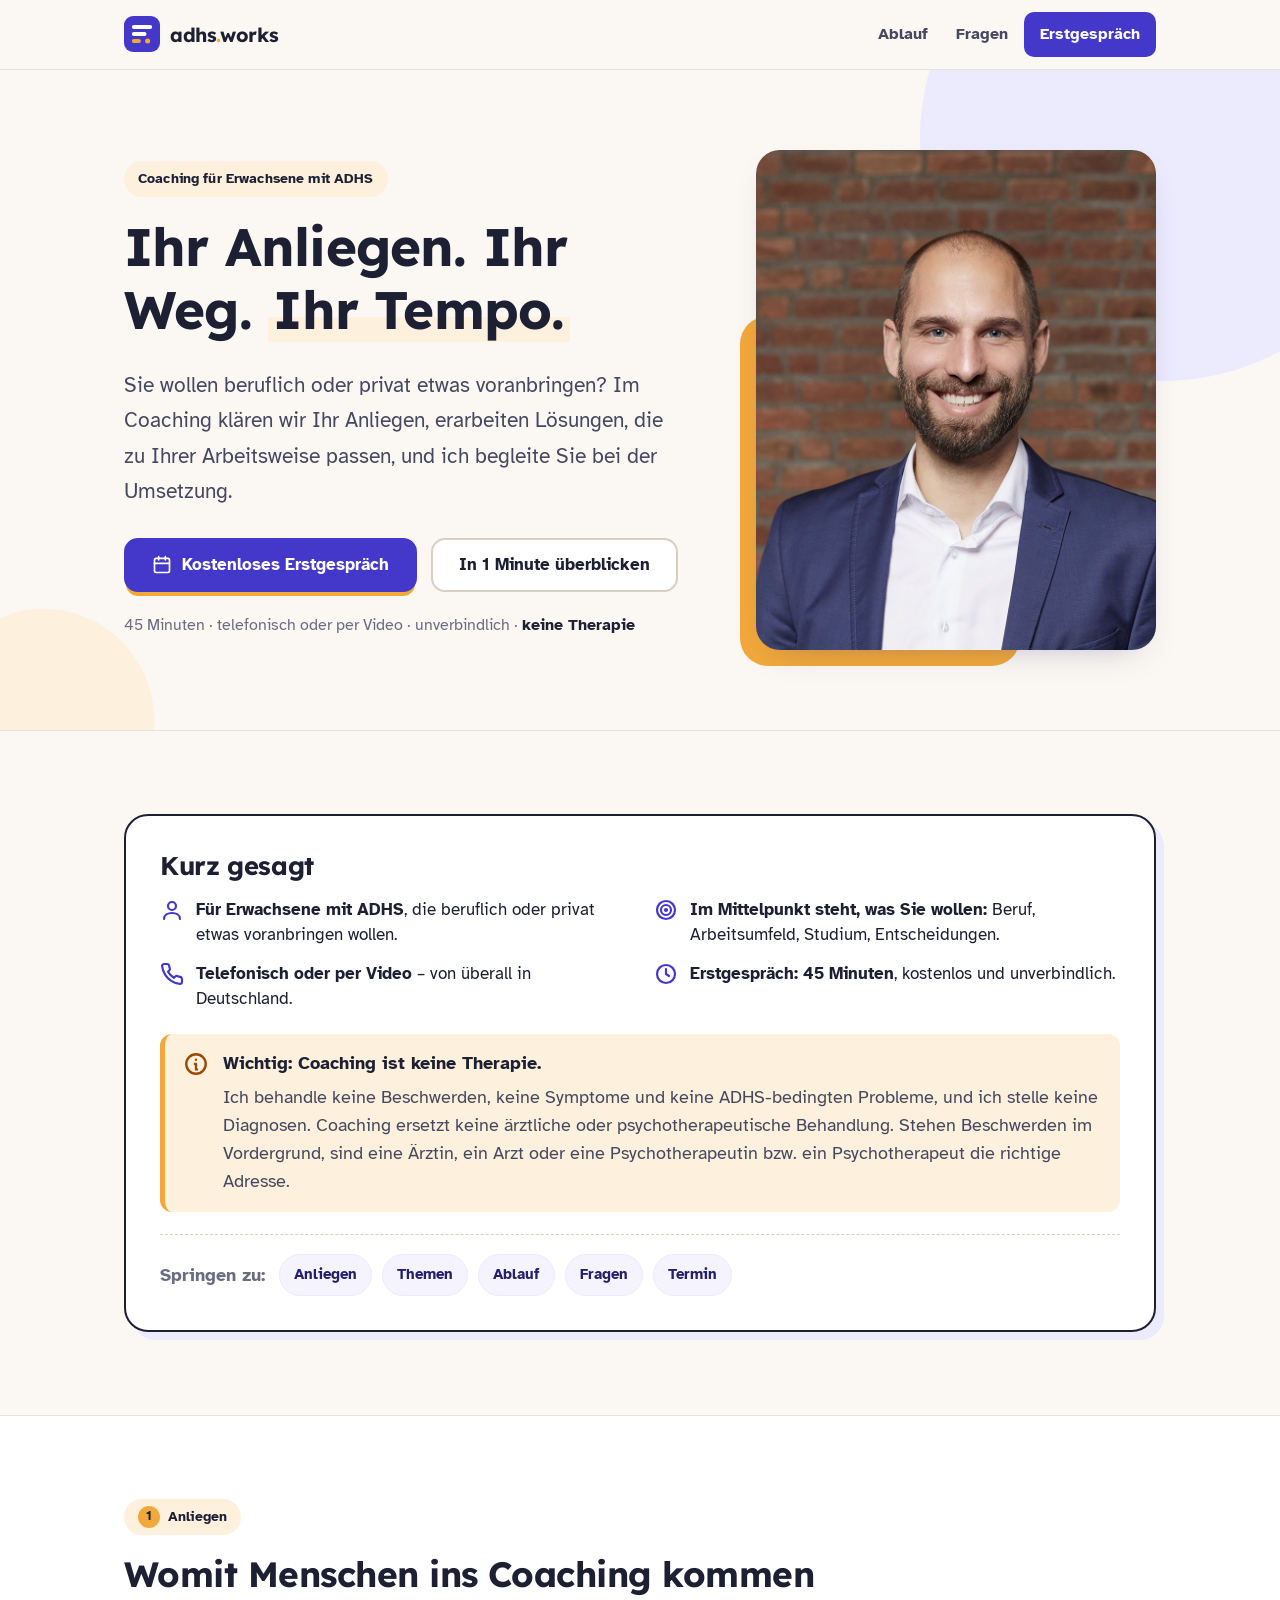
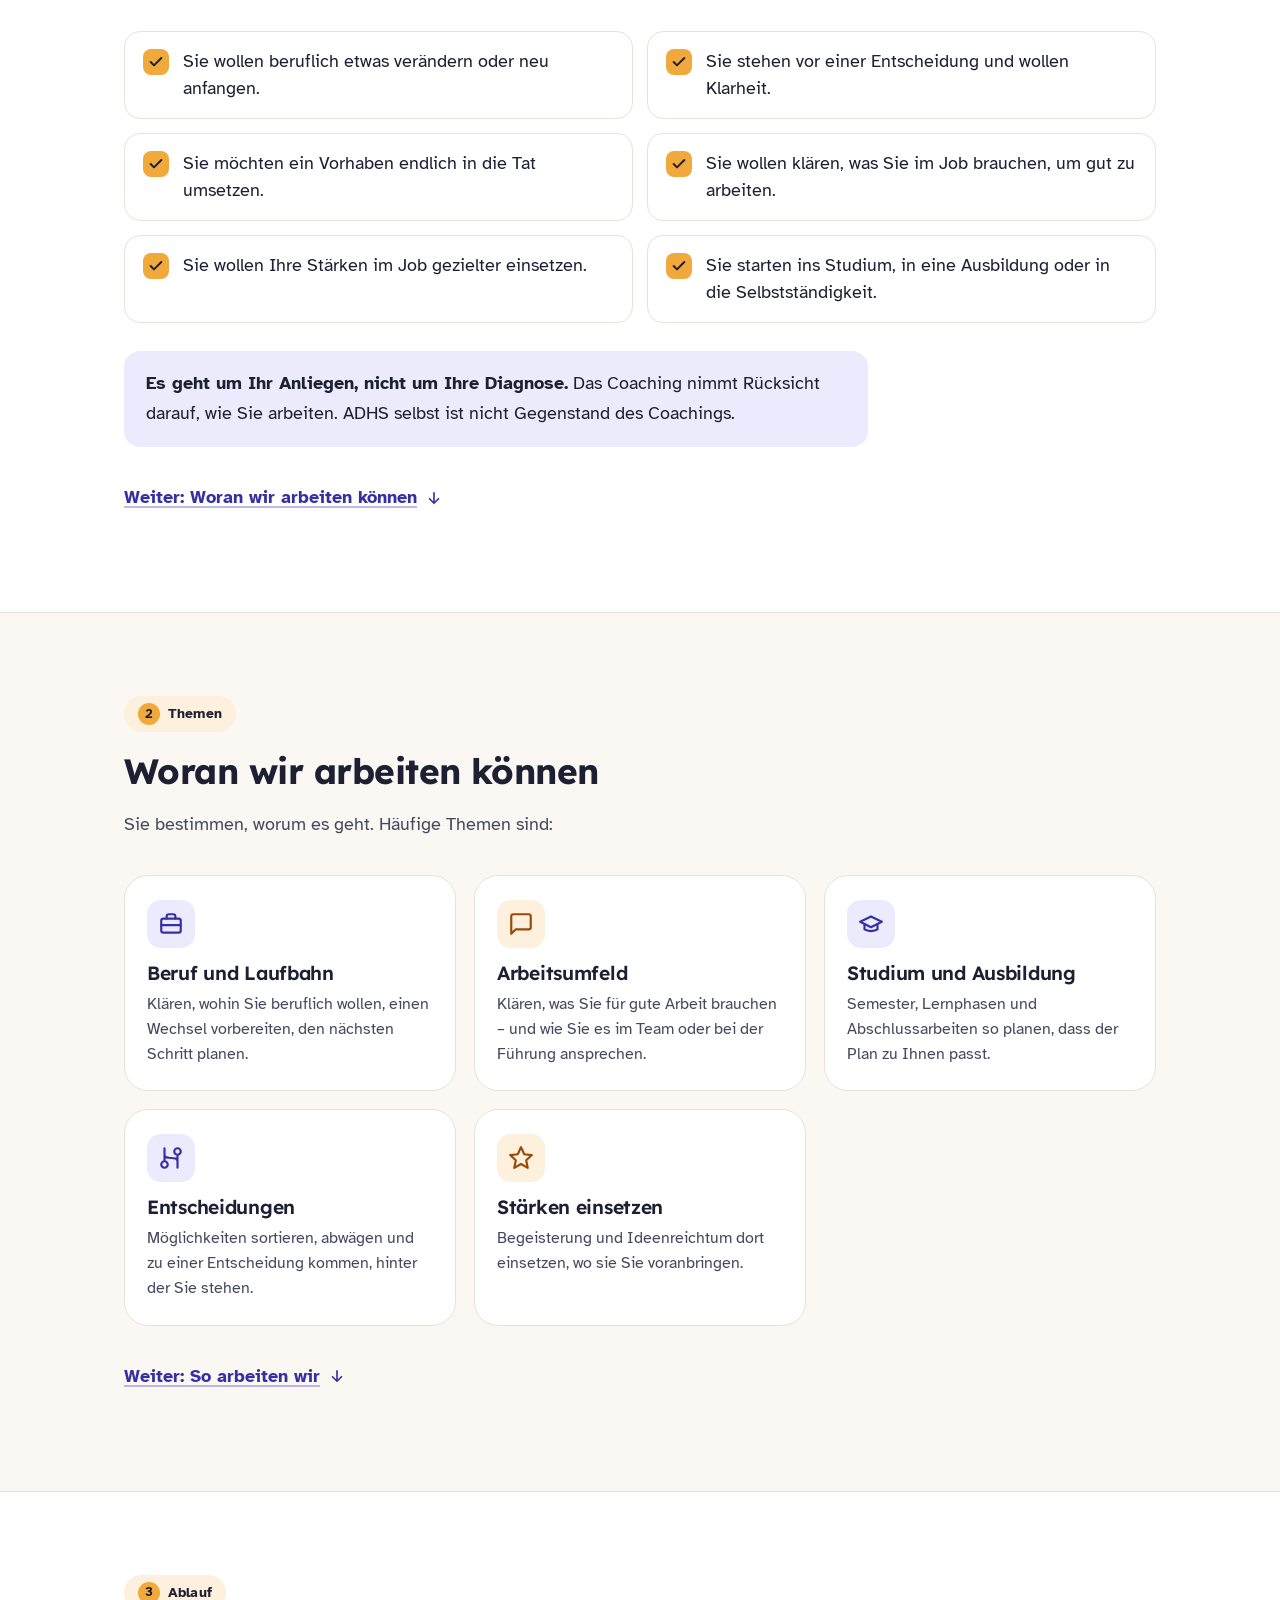
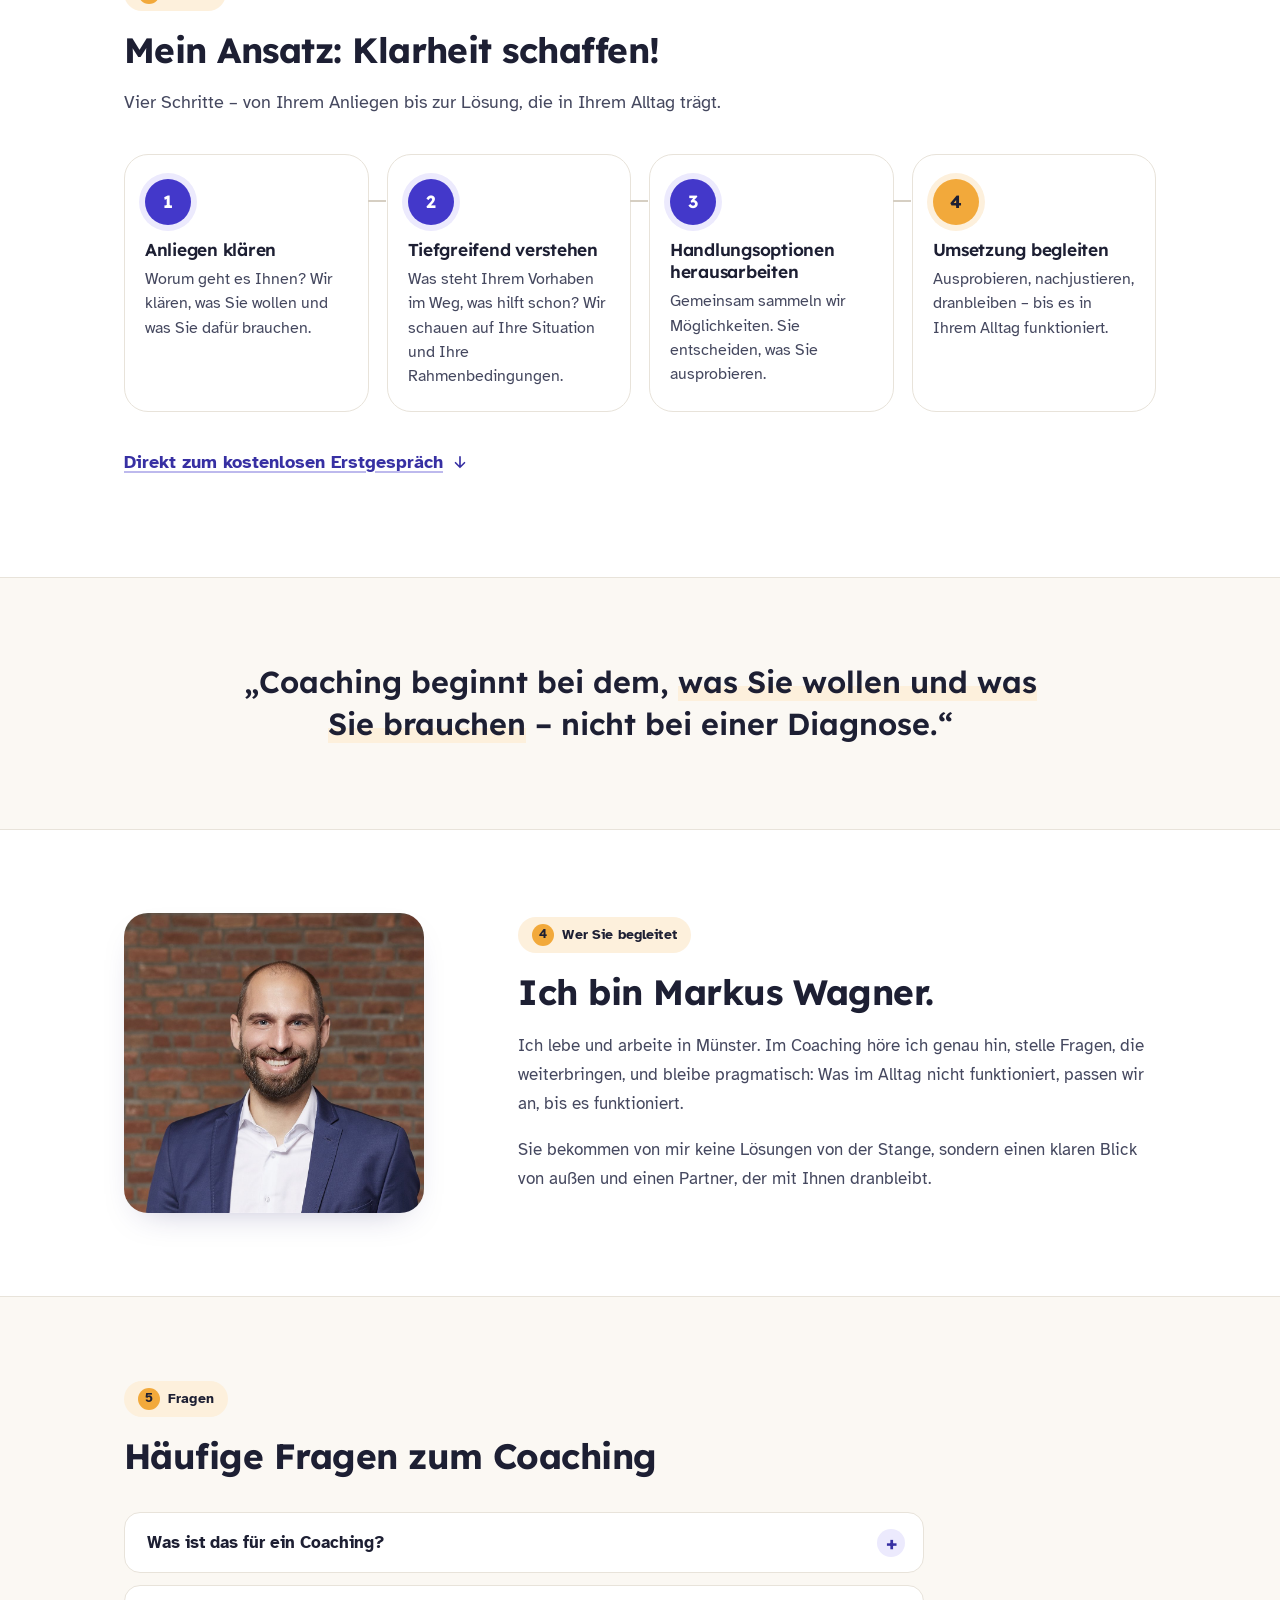
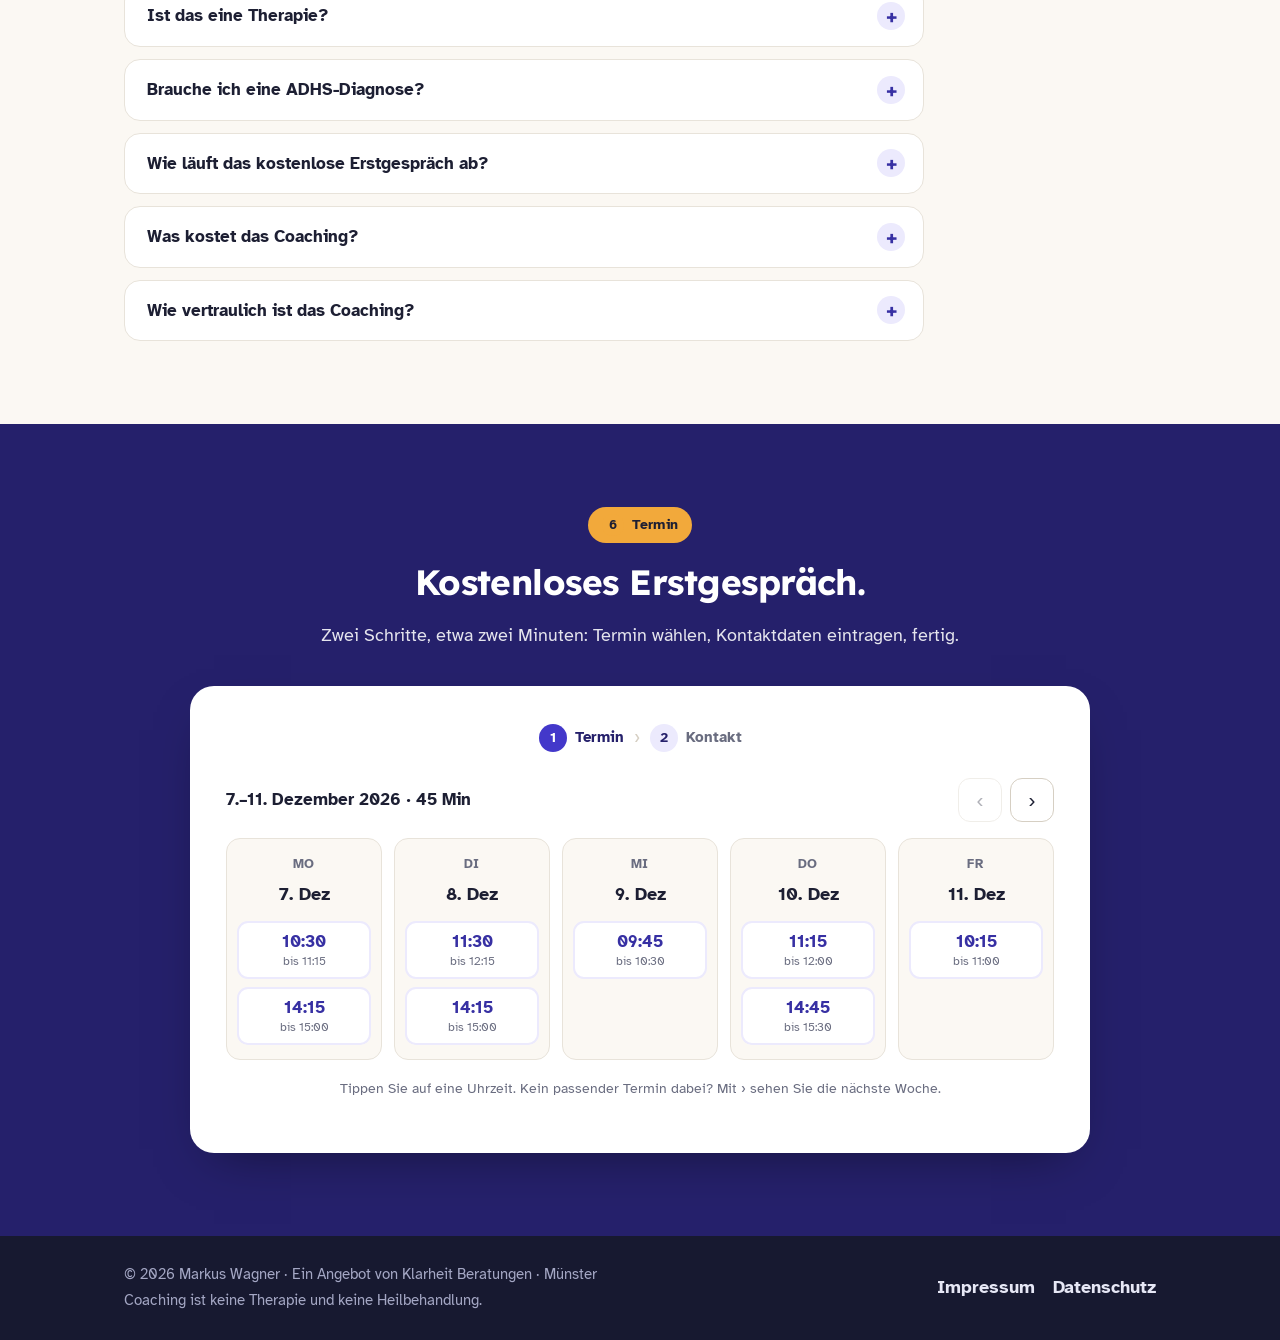
==== index.html @ 113e4b0a "Anliegen statt Ziele, ohne Thema Alltag organisieren Erster Schritt heißt hier "Anliegen klären". Da" ====
<!DOCTYPE html>
<html lang="de">
<head>
  <meta charset="utf-8" />
  <meta name="viewport" content="width=device-width, initial-scale=1" />
  <title>Coaching für Erwachsene mit ADHS – telefonisch und per Video | adhs.works</title>
  <meta name="description" content="Coaching für Erwachsene mit ADHS zu Beruf, Studium und Entscheidungen – ausgehend von dem, was Sie wollen. Keine Therapie. Erstgespräch kostenlos." />
  <link rel="canonical" href="https://adhs.works/" />
  <meta property="og:type" content="website" />
  <meta property="og:title" content="Coaching für Erwachsene mit ADHS – adhs.works" />
  <meta property="og:description" content="Beruf, Studium und Entscheidungen – ausgehend von dem, was Sie wollen und brauchen. Keine Therapie. Telefonisch oder per Video, Erstgespräch kostenlos." />
  <meta property="og:url" content="https://adhs.works/" />
  <meta property="og:image" content="https://adhs.works/assets/img/og-image.png?v=3" />
  <meta property="og:locale" content="de_DE" />
  <meta property="og:site_name" content="adhs.works" />
  <meta name="theme-color" content="#fbf8f3" />
  <link rel="icon" type="image/svg+xml" href="assets/img/logo.svg?v=1" />
  <link rel="icon" type="image/png" href="assets/img/favicon.png?v=1" />
  <link rel="apple-touch-icon" href="assets/img/logo-180.png?v=1" />
  <link rel="preload" href="assets/fonts/atkinson-400.woff2" as="font" type="font/woff2" crossorigin />
  <link rel="preload" href="assets/fonts/lexend-700.woff2" as="font" type="font/woff2" crossorigin />
  <link rel="stylesheet" href="assets/css/style.css?v=2" />
  <script type="application/ld+json">
  {
    "@context": "https://schema.org",
    "@graph": [
      {
        "@type": "WebSite",
        "@id": "https://adhs.works/#website",
        "name": "adhs.works",
        "url": "https://adhs.works/",
        "inLanguage": "de-DE"
      },
      {
        "@type": "Service",
        "@id": "https://adhs.works/#service",
        "name": "Coaching für Erwachsene mit ADHS",
        "serviceType": "Coaching",
        "url": "https://adhs.works/",
        "description": "Coaching für Erwachsene mit ADHS zu beruflichen und persönlichen Anliegen: Beruf, Arbeitsumfeld, Studium, Entscheidungen, Stärken. Keine Therapie und keine Heilbehandlung. Telefonisch oder per Videokonferenz.",
        "provider": { "@id": "https://adhs.works/#person" },
        "areaServed": { "@type": "Country", "name": "Deutschland" },
        "audience": { "@type": "PeopleAudience", "audienceType": "Erwachsene mit ADHS" },
        "availableChannel": { "@type": "ServiceChannel", "serviceUrl": "https://adhs.works/#erstgespraech", "name": "Telefon oder Videokonferenz" }
      },
      {
        "@type": "Person",
        "@id": "https://adhs.works/#person",
        "name": "Markus Wagner",
        "jobTitle": "Coach",
        "image": "https://adhs.works/assets/img/portrait.jpg",
        "address": { "@type": "PostalAddress", "addressLocality": "Münster", "addressCountry": "DE" }
      }
    ]
  }
  </script>
</head>
<body>

  <a class="skip" href="#inhalt">Direkt zum Inhalt</a>

  <header class="site-header">
    <div class="header-inner">
      <a class="brand" href="/" aria-label="adhs.works – Startseite">
        <img class="brand-logo" src="assets/img/logo.svg?v=1" width="36" height="36" alt="" />
        <span class="brand-name">adhs<span class="dot">.</span>works</span>
      </a>
      <nav class="nav" aria-label="Hauptnavigation">
        <a href="#ablauf">Ablauf</a>
        <a href="#fragen">Fragen</a>
        <a class="nav-cta" href="#erstgespraech">Erstgespräch</a>
      </nav>
    </div>
  </header>

  <main id="inhalt">

    <!-- Einstieg -->
    <section class="hero">
      <span class="hero-orb a" aria-hidden="true"></span>
      <span class="hero-orb b" aria-hidden="true"></span>
      <div class="container">
        <div class="hero-inner">
          <div class="hero-copy">
            <span class="eyebrow">Coaching für Erwachsene mit ADHS</span>
            <h1>Ihr Anliegen. Ihr Weg. <span class="hl">Ihr Tempo.</span></h1>
            <p class="hero-lead">Sie wollen beruflich oder privat etwas voranbringen? Im Coaching klären wir Ihr Anliegen, erarbeiten Lösungen, die zu Ihrer Arbeitsweise passen, und ich begleite Sie bei der Umsetzung.</p>
            <div class="hero-actions">
              <a class="btn btn-primary" href="#erstgespraech">
                <svg viewBox="0 0 24 24" fill="none" stroke="currentColor" stroke-width="2" stroke-linecap="round" stroke-linejoin="round" aria-hidden="true"><rect x="3" y="4" width="18" height="17" rx="2"/><path d="M16 2v4M8 2v4M3 10h18"/></svg>
                Kostenloses Erstgespräch
              </a>
              <a class="btn btn-ghost" href="#kurz">In 1 Minute überblicken</a>
            </div>
            <p class="hero-note">45 Minuten · telefonisch oder per Video · unverbindlich · <strong>keine Therapie</strong></p>
          </div>
          <div class="hero-media">
            <img class="hero-photo" src="assets/img/portrait.jpg" fetchpriority="high" width="1100" height="1018" alt="Markus Wagner, Coach" />
          </div>
        </div>
      </div>
    </section>

    <!-- Kurz gesagt -->
    <section class="section" id="kurz">
      <div class="container">
        <div class="tldr">
          <h2>Kurz gesagt</h2>
          <ul class="tldr-list">
            <li>
              <svg viewBox="0 0 24 24" fill="none" stroke="currentColor" stroke-width="2.2" stroke-linecap="round" stroke-linejoin="round" aria-hidden="true"><circle cx="12" cy="8" r="4"/><path d="M4 21c0-4 4-6 8-6s8 2 8 6"/></svg>
              <span><strong>Für Erwachsene mit ADHS</strong>, die beruflich oder privat etwas voranbringen wollen.</span>
            </li>
            <li>
              <svg viewBox="0 0 24 24" fill="none" stroke="currentColor" stroke-width="2.2" stroke-linecap="round" stroke-linejoin="round" aria-hidden="true"><circle cx="12" cy="12" r="9"/><circle cx="12" cy="12" r="5"/><circle cx="12" cy="12" r="1"/></svg>
              <span><strong>Im Mittelpunkt steht, was Sie wollen:</strong> Beruf, Arbeitsumfeld, Studium, Entscheidungen.</span>
            </li>
            <li>
              <svg viewBox="0 0 24 24" fill="none" stroke="currentColor" stroke-width="2.2" stroke-linecap="round" stroke-linejoin="round" aria-hidden="true"><path d="M22 16.9v3a2 2 0 0 1-2.2 2 19.8 19.8 0 0 1-8.6-3.1 19.5 19.5 0 0 1-6-6A19.8 19.8 0 0 1 2.1 4.2 2 2 0 0 1 4.1 2h3a2 2 0 0 1 2 1.7c.1.9.4 1.8.7 2.7a2 2 0 0 1-.5 2.1L8 9.8a16 16 0 0 0 6 6l1.3-1.3a2 2 0 0 1 2.1-.4c.9.3 1.8.6 2.7.7a2 2 0 0 1 1.7 2z"/></svg>
              <span><strong>Telefonisch oder per Video</strong> – von überall in Deutschland.</span>
            </li>
            <li>
              <svg viewBox="0 0 24 24" fill="none" stroke="currentColor" stroke-width="2.2" stroke-linecap="round" stroke-linejoin="round" aria-hidden="true"><circle cx="12" cy="12" r="9"/><path d="M12 7v5l3 2"/></svg>
              <span><strong>Erstgespräch: 45 Minuten</strong>, kostenlos und unverbindlich.</span>
            </li>
          </ul>
          <div class="notice" id="keine-therapie">
            <svg viewBox="0 0 24 24" fill="none" stroke="currentColor" stroke-width="2.2" stroke-linecap="round" stroke-linejoin="round" aria-hidden="true"><circle cx="12" cy="12" r="9"/><path d="M12 8h.01M11 12h1v5h1"/></svg>
            <div>
              <p><strong>Wichtig: Coaching ist keine Therapie.</strong></p>
              <p>Ich behandle keine Beschwerden, keine Symptome und keine ADHS-bedingten Probleme, und ich stelle keine Diagnosen. Coaching ersetzt keine ärztliche oder psychotherapeutische Behandlung. Stehen Beschwerden im Vordergrund, sind eine Ärztin, ein Arzt oder eine Psychotherapeutin bzw. ein Psychotherapeut die richtige Adresse.</p>
            </div>
          </div>
          <nav class="jump" aria-label="Springen zu">
            <span>Springen zu:</span>
            <a href="#anliegen">Anliegen</a>
            <a href="#themen">Themen</a>
            <a href="#ablauf">Ablauf</a>
            <a href="#fragen">Fragen</a>
            <a href="#erstgespraech">Termin</a>
          </nav>
        </div>
      </div>
    </section>

    <!-- Anliegen -->
    <section class="section section-alt" id="anliegen">
      <div class="container">
        <div class="section-head">
          <span class="eyebrow"><span class="num">1</span> Anliegen</span>
          <h2>Womit Menschen ins Coaching kommen</h2>
        </div>
        <ul class="checks">
          <li><span class="box" aria-hidden="true"><svg viewBox="0 0 24 24" fill="none" stroke="currentColor" stroke-width="3" stroke-linecap="round" stroke-linejoin="round"><path d="M20 6L9 17l-5-5"/></svg></span>Sie wollen beruflich etwas verändern oder neu anfangen.</li>
          <li><span class="box" aria-hidden="true"><svg viewBox="0 0 24 24" fill="none" stroke="currentColor" stroke-width="3" stroke-linecap="round" stroke-linejoin="round"><path d="M20 6L9 17l-5-5"/></svg></span>Sie stehen vor einer Entscheidung und wollen Klarheit.</li>
          <li><span class="box" aria-hidden="true"><svg viewBox="0 0 24 24" fill="none" stroke="currentColor" stroke-width="3" stroke-linecap="round" stroke-linejoin="round"><path d="M20 6L9 17l-5-5"/></svg></span>Sie möchten ein Vorhaben endlich in die Tat umsetzen.</li>
          <li><span class="box" aria-hidden="true"><svg viewBox="0 0 24 24" fill="none" stroke="currentColor" stroke-width="3" stroke-linecap="round" stroke-linejoin="round"><path d="M20 6L9 17l-5-5"/></svg></span>Sie wollen klären, was Sie im Job brauchen, um gut zu arbeiten.</li>
          <li><span class="box" aria-hidden="true"><svg viewBox="0 0 24 24" fill="none" stroke="currentColor" stroke-width="3" stroke-linecap="round" stroke-linejoin="round"><path d="M20 6L9 17l-5-5"/></svg></span>Sie wollen Ihre Stärken im Job gezielter einsetzen.</li>
          <li><span class="box" aria-hidden="true"><svg viewBox="0 0 24 24" fill="none" stroke="currentColor" stroke-width="3" stroke-linecap="round" stroke-linejoin="round"><path d="M20 6L9 17l-5-5"/></svg></span>Sie starten ins Studium, in eine Ausbildung oder in die Selbstständigkeit.</li>
        </ul>
        <div class="callout">
          <p><strong>Es geht um Ihr Anliegen, nicht um Ihre Diagnose.</strong> Das Coaching nimmt Rücksicht darauf, wie Sie arbeiten. ADHS selbst ist nicht Gegenstand des Coachings.</p>
        </div>
        <p class="next"><a href="#themen">Weiter: Woran wir arbeiten können
          <svg viewBox="0 0 24 24" fill="none" stroke="currentColor" stroke-width="2.2" stroke-linecap="round" stroke-linejoin="round" aria-hidden="true"><path d="M12 5v14M6 13l6 6 6-6"/></svg></a></p>
      </div>
    </section>

    <!-- Themen -->
    <section class="section" id="themen">
      <div class="container">
        <div class="section-head">
          <span class="eyebrow"><span class="num">2</span> Themen</span>
          <h2>Woran wir arbeiten können</h2>
          <p>Sie bestimmen, worum es geht. Häufige Themen sind:</p>
        </div>
        <div class="topics">
          <article class="topic">
            <div class="topic-icon"><svg viewBox="0 0 24 24" fill="none" stroke="currentColor" stroke-width="2" stroke-linecap="round" stroke-linejoin="round" aria-hidden="true"><rect x="3" y="7" width="18" height="13" rx="2"/><path d="M8 7V5a2 2 0 0 1 2-2h4a2 2 0 0 1 2 2v2M3 13h18"/></svg></div>
            <h3>Beruf und Laufbahn</h3>
            <p>Klären, wohin Sie beruflich wollen, einen Wechsel vorbereiten, den nächsten Schritt planen.</p>
          </article>
          <article class="topic">
            <div class="topic-icon"><svg viewBox="0 0 24 24" fill="none" stroke="currentColor" stroke-width="2" stroke-linecap="round" stroke-linejoin="round" aria-hidden="true"><path d="M21 15a2 2 0 0 1-2 2H7l-4 4V5a2 2 0 0 1 2-2h14a2 2 0 0 1 2 2z"/></svg></div>
            <h3>Arbeitsumfeld</h3>
            <p>Klären, was Sie für gute Arbeit brauchen – und wie Sie es im Team oder bei der Führung ansprechen.</p>
          </article>
          <article class="topic">
            <div class="topic-icon"><svg viewBox="0 0 24 24" fill="none" stroke="currentColor" stroke-width="2" stroke-linecap="round" stroke-linejoin="round" aria-hidden="true"><path d="M22 10L12 5 2 10l10 5 10-5z"/><path d="M6 12v5c3 2 9 2 12 0v-5"/></svg></div>
            <h3>Studium und Ausbildung</h3>
            <p>Semester, Lernphasen und Abschlussarbeiten so planen, dass der Plan zu Ihnen passt.</p>
          </article>
          <article class="topic">
            <div class="topic-icon"><svg viewBox="0 0 24 24" fill="none" stroke="currentColor" stroke-width="2" stroke-linecap="round" stroke-linejoin="round" aria-hidden="true"><path d="M6 3v12M18 9v12M6 15a3 3 0 1 0 0 6 3 3 0 0 0 0-6zM18 3a3 3 0 1 0 0 6 3 3 0 0 0 0-6zM6 9c0 6 12 0 12 6"/></svg></div>
            <h3>Entscheidungen</h3>
            <p>Möglichkeiten sortieren, abwägen und zu einer Entscheidung kommen, hinter der Sie stehen.</p>
          </article>
          <article class="topic">
            <div class="topic-icon"><svg viewBox="0 0 24 24" fill="none" stroke="currentColor" stroke-width="2" stroke-linecap="round" stroke-linejoin="round" aria-hidden="true"><path d="M12 2l3 6.5 7 .8-5.2 4.8 1.4 7L12 17.6 5.8 21.1l1.4-7L2 9.3l7-.8L12 2z"/></svg></div>
            <h3>Stärken einsetzen</h3>
            <p>Begeisterung und Ideenreichtum dort einsetzen, wo sie Sie voranbringen.</p>
          </article>
        </div>
        <p class="next"><a href="#ablauf">Weiter: So arbeiten wir
          <svg viewBox="0 0 24 24" fill="none" stroke="currentColor" stroke-width="2.2" stroke-linecap="round" stroke-linejoin="round" aria-hidden="true"><path d="M12 5v14M6 13l6 6 6-6"/></svg></a></p>
      </div>
    </section>

    <!-- Ablauf -->
    <section class="section section-alt" id="ablauf">
      <div class="container">
        <div class="section-head">
          <span class="eyebrow"><span class="num">3</span> Ablauf</span>
          <h2>Mein Ansatz: Klarheit schaffen!</h2>
          <p>Vier Schritte – von Ihrem Anliegen bis zur Lösung, die in Ihrem Alltag trägt.</p>
        </div>
        <ol class="process">
          <li class="step">
            <div class="n" aria-hidden="true">1</div>
            <h3>Anliegen klären</h3>
            <p>Worum geht es Ihnen? Wir klären, was Sie wollen und was Sie dafür brauchen.</p>
          </li>
          <li class="step">
            <div class="n" aria-hidden="true">2</div>
            <h3>Tiefgreifend verstehen</h3>
            <p>Was steht Ihrem Vorhaben im Weg, was hilft schon? Wir schauen auf Ihre Situation und Ihre Rahmenbedingungen.</p>
          </li>
          <li class="step">
            <div class="n" aria-hidden="true">3</div>
            <h3>Handlungsoptionen herausarbeiten</h3>
            <p>Gemeinsam sammeln wir Möglichkeiten. Sie entscheiden, was Sie ausprobieren.</p>
          </li>
          <li class="step">
            <div class="n" aria-hidden="true">4</div>
            <h3>Umsetzung begleiten</h3>
            <p>Ausprobieren, nachjustieren, dranbleiben – bis es in Ihrem Alltag funktioniert.</p>
          </li>
        </ol>
        <p class="next"><a href="#erstgespraech">Direkt zum kostenlosen Erstgespräch
          <svg viewBox="0 0 24 24" fill="none" stroke="currentColor" stroke-width="2.2" stroke-linecap="round" stroke-linejoin="round" aria-hidden="true"><path d="M12 5v14M6 13l6 6 6-6"/></svg></a></p>
      </div>
    </section>

    <!-- Statement -->
    <section class="section">
      <div class="container">
        <blockquote class="quote">
          <p>„Coaching beginnt bei dem, <span class="hl">was Sie wollen und was Sie brauchen</span> – nicht bei einer Diagnose.“</p>
        </blockquote>
      </div>
    </section>

    <!-- Über mich -->
    <section class="section section-alt" id="ueber-mich">
      <div class="container">
        <div class="about">
          <div class="about-photo">
            <img src="assets/img/portrait.jpg" loading="lazy" width="1100" height="1018" alt="Markus Wagner" />
          </div>
          <div class="about-copy">
            <span class="eyebrow"><span class="num">4</span> Wer Sie begleitet</span>
            <h2>Ich bin Markus Wagner.</h2>
            <p>Ich lebe und arbeite in Münster. Im Coaching höre ich genau hin, stelle Fragen, die weiterbringen, und bleibe pragmatisch: Was im Alltag nicht funktioniert, passen wir an, bis es funktioniert.</p>
            <p>Sie bekommen von mir keine Lösungen von der Stange, sondern einen klaren Blick von außen und einen Partner, der mit Ihnen dranbleibt.</p>
          </div>
        </div>
      </div>
    </section>

    <!-- Häufige Fragen -->
    <section class="section faq-section" id="fragen">
      <div class="container">
        <div class="section-head">
          <span class="eyebrow"><span class="num">5</span> Fragen</span>
          <h2>Häufige Fragen zum Coaching</h2>
        </div>
        <div class="faq">
          <details>
            <summary>Was ist das für ein Coaching?</summary>
            <div class="faq-a"><p>Coaching ist eine Begleitung bei beruflichen und persönlichen Anliegen. Sie bringen ein Anliegen oder eine Frage mit, wir klären sie gemeinsam und erarbeiten Lösungen, die zu Ihnen passen. Dieses Coaching richtet sich an Erwachsene mit ADHS und nimmt Rücksicht darauf, wie Sie arbeiten. ADHS selbst ist nicht Gegenstand des Coachings.</p></div>
          </details>
          <details>
            <summary>Ist das eine Therapie?</summary>
            <div class="faq-a">
              <p>Nein. Coaching ist keine Heilbehandlung und keine Psychotherapie. Ich behandle keine Beschwerden, keine Symptome und keine ADHS-bedingten Probleme, und ich stelle keine Diagnosen. Coaching ersetzt weder eine ärztliche oder psychotherapeutische Behandlung noch Medikamente.</p>
              <p>Merke ich im Erstgespräch oder später, dass Beschwerden im Vordergrund stehen, sage ich Ihnen das offen. Dann ist eine Behandlung der richtige Weg und nicht Coaching. Sind Sie in Behandlung, sprechen Sie das Coaching am besten vorher mit Ihrer Ärztin, Ihrem Arzt oder Ihrer Psychotherapeutin bzw. Ihrem Psychotherapeuten ab.</p>
              <p>In einer akuten Krise erreichen Sie die TelefonSeelsorge rund um die Uhr kostenlos unter 0800 111 0 111 oder 0800 111 0 222. Im Notfall wählen Sie 112.</p>
            </div>
          </details>
          <details>
            <summary>Brauche ich eine ADHS-Diagnose?</summary>
            <div class="faq-a"><p>Nein. Das Coaching setzt keine Diagnose voraus, und es stellt auch keine. Wenn Sie vermuten, ADHS zu haben, und das klären möchten, sind Ärztinnen und Ärzte oder Psychotherapeutinnen und Psychotherapeuten dafür zuständig.</p></div>
          </details>
          <details>
            <summary>Wie läuft das kostenlose Erstgespräch ab?</summary>
            <div class="faq-a"><p>Sie wählen unten im Kalender einen freien Termin. Das Gespräch findet telefonisch oder per Videokonferenz statt und dauert bis zu 45 Minuten. Wir lernen uns kennen, Sie erzählen, worum es Ihnen geht, und wir klären, ob Coaching für Ihr Anliegen das Richtige ist. Es verpflichtet Sie zu nichts.</p></div>
          </details>
          <details>
            <summary>Was kostet das Coaching?</summary>
            <div class="faq-a"><p>Das Erstgespräch ist bis 45 Minuten kostenlos. Das Honorar für das Coaching richtet sich nach Umfang und Häufigkeit der Termine. Bevor es losgeht, erhalten Sie ein schriftliches Angebot – ohne versteckte Kosten.</p></div>
          </details>
          <details>
            <summary>Wie vertraulich ist das Coaching?</summary>
            <div class="faq-a"><p>Alles, was Sie mir anvertrauen, bleibt vertraulich. Ich gebe nichts an Dritte weiter – auch nicht an Arbeitgeber, Hochschule oder Familie. Gespräche zeichne ich nicht auf.</p></div>
          </details>
        </div>
      </div>
    </section>

    <!-- Erstgespräch -->
    <section class="section booking-section" id="erstgespraech">
      <div class="container">
        <div class="section-head center">
          <span class="eyebrow"><span class="num">6</span> Termin</span>
          <h2>Kostenloses Erstgespräch.</h2>
          <p>Zwei Schritte, etwa zwei Minuten: Termin wählen, Kontaktdaten eintragen, fertig.</p>
        </div>
        <div class="booking-card">
          <div class="booking" id="booking" data-area="coaching">
            <noscript>
              <p style="text-align:center;">Für die Online-Terminwahl bitte JavaScript aktivieren – oder schreiben Sie mir direkt an wagner@klarheit-beratungen.de.</p>
            </noscript>
          </div>
        </div>
      </div>
    </section>

  </main>

  <footer class="site-footer">
    <div class="footer-inner">
      <span class="footer-note">© 2026 Markus Wagner · Ein Angebot von Klarheit Beratungen · Münster<br />Coaching ist keine Therapie und keine Heilbehandlung.</span>
      <div class="footer-links">
        <a href="impressum.html">Impressum</a>
        <a href="datenschutz.html">Datenschutz</a>
      </div>
    </div>
  </footer>

  <script src="assets/js/booking.js?v=2"></script>
</body>
</html>
---- assets/css/style.css ----
/* =========================================================
   adhs.works – Design-System
   Leitidee: ruhig, übersichtlich, mit Energie.
   - eine Botschaft pro Abschnitt, kurze Absätze, klare nächste Schritte
   - große, gut unterscheidbare Schrift (Atkinson Hyperlegible, Lexend)
   - starke Kontraste, deutliche Fokus-Rahmen, keine Bewegung,
     wenn das Gerät "weniger Bewegung" wünscht
   ========================================================= */

@font-face{font-family:'Atkinson';font-style:normal;font-weight:400;font-display:swap;src:url('../fonts/atkinson-400.woff2') format('woff2');}
@font-face{font-family:'Atkinson';font-style:normal;font-weight:700;font-display:swap;src:url('../fonts/atkinson-700.woff2') format('woff2');}
@font-face{font-family:'Lexend';font-style:normal;font-weight:600;font-display:swap;src:url('../fonts/lexend-600.woff2') format('woff2');}
@font-face{font-family:'Lexend';font-style:normal;font-weight:700;font-display:swap;src:url('../fonts/lexend-700.woff2') format('woff2');}

:root{
  --indigo:#4338ca;
  --indigo-dark:#3730a3;
  --indigo-deep:#25206b;
  --tint:#eceafd;
  --tint-soft:#f5f4fe;
  --amber:#f2a93b;
  --amber-soft:#fdf0dc;
  --coral:#ef7a52;
  --ink:#1d1f33;
  --ink-soft:#45485f;
  --muted:#6a6d80;
  --bg:#fbf8f3;
  --surface:#ffffff;
  --border:#e8e3da;
  --border-strong:#d6cfc3;
  --radius:16px;
  --radius-lg:24px;
  --maxw:1080px;
  --measure:62ch;
  --shadow:0 14px 36px -20px rgba(37,32,107,.35);
  --font:"Atkinson",-apple-system,BlinkMacSystemFont,"Segoe UI",Roboto,Helvetica,Arial,sans-serif;
  --font-head:"Lexend","Atkinson",-apple-system,BlinkMacSystemFont,"Segoe UI",Roboto,Helvetica,Arial,sans-serif;
}

*{box-sizing:border-box;}
html{scroll-behavior:smooth;scroll-padding-top:84px;}
body{
  margin:0;
  font-family:var(--font);
  font-size:18px;
  line-height:1.7;
  color:var(--ink);
  background:var(--bg);
  -webkit-font-smoothing:antialiased;
  overflow-x:hidden;
}
h1,h2,h3{font-family:var(--font-head);line-height:1.2;margin:0 0 .5em;color:var(--ink);font-weight:700;letter-spacing:-.015em;}
h1{font-size:clamp(2.1rem,5vw,3.3rem);}
h2{font-size:clamp(1.6rem,3.4vw,2.2rem);}
h3{font-size:1.2rem;font-weight:600;}
p{margin:0 0 1rem;}
strong{font-weight:700;color:var(--ink);}
a{color:var(--indigo-dark);text-decoration:underline;text-decoration-thickness:2px;text-underline-offset:3px;text-decoration-color:rgba(67,56,202,.35);}
a:hover{color:var(--indigo-deep);text-decoration-color:var(--amber);}
img{max-width:100%;height:auto;display:block;}
:focus-visible{outline:3px solid var(--amber);outline-offset:3px;border-radius:6px;}
.container{width:100%;max-width:var(--maxw);margin:0 auto;padding:0 24px;}
.skip{position:absolute;left:-9999px;top:8px;z-index:100;background:var(--ink);color:#fff;padding:10px 16px;border-radius:10px;text-decoration:none;}
.skip:focus{left:12px;color:#fff;}

/* ---------- Header ---------- */
.site-header{
  position:sticky;top:0;z-index:50;
  background:rgba(251,248,243,.92);
  backdrop-filter:saturate(160%) blur(8px);
  border-bottom:1px solid var(--border);
}
.header-inner{display:flex;align-items:center;justify-content:space-between;gap:16px;padding:12px 24px;max-width:var(--maxw);margin:0 auto;}
.brand{display:flex;align-items:center;gap:10px;text-decoration:none;color:var(--ink);}
.brand:hover{color:var(--ink);}
.brand-logo{width:36px;height:36px;flex-shrink:0;}
.brand-name{font-family:var(--font-head);font-weight:700;font-size:1.22rem;letter-spacing:-.02em;}
.brand-name .dot{color:var(--amber);}
.nav{display:flex;align-items:center;gap:4px;}
.nav a{color:var(--ink-soft);font-weight:700;font-size:.98rem;padding:8px 12px;border-radius:10px;text-decoration:none;}
.nav a:hover{background:var(--tint);color:var(--indigo-deep);}
.nav a.nav-cta{background:var(--indigo);color:#fff;padding:9px 16px;}
.nav a.nav-cta:hover{background:var(--indigo-dark);color:#fff;}

/* ---------- Buttons ---------- */
.btn{
  display:inline-flex;align-items:center;gap:10px;
  font-family:var(--font);font-weight:700;font-size:1.05rem;line-height:1.2;
  padding:15px 26px;border-radius:14px;min-height:52px;
  border:2px solid transparent;cursor:pointer;text-decoration:none;
  transition:background-color .15s ease,border-color .15s ease,color .15s ease;
}
.btn svg{width:20px;height:20px;flex-shrink:0;}
.btn-primary{background:var(--indigo);color:#fff;border-color:var(--indigo);box-shadow:0 6px 0 -2px var(--amber);}
.btn-primary:hover{background:var(--indigo-dark);border-color:var(--indigo-dark);color:#fff;}
.btn-ghost{background:var(--surface);color:var(--ink);border-color:var(--border-strong);}
.btn-ghost:hover{border-color:var(--indigo);color:var(--indigo-deep);}

/* ---------- Hero ---------- */
.hero{position:relative;overflow:hidden;border-bottom:1px solid var(--border);}
.hero-orb{position:absolute;border-radius:50%;z-index:0;pointer-events:none;}
.hero-orb.a{--orb:clamp(220px,38vw,500px);width:var(--orb);height:var(--orb);top:calc(var(--orb) * -0.36);right:calc(var(--orb) * -0.26);background:var(--tint);}
.hero-orb.b{--orb:clamp(120px,18vw,220px);width:var(--orb);height:var(--orb);bottom:calc(var(--orb) * -0.45);left:calc(var(--orb) * -0.30);background:var(--amber-soft);}
.hero-inner{position:relative;z-index:1;display:grid;grid-template-columns:1.15fr .85fr;gap:clamp(2rem,5vw,4rem);align-items:center;padding:clamp(2.8rem,7vw,5rem) 0;}
.eyebrow{
  display:inline-flex;align-items:center;gap:8px;
  background:var(--amber-soft);color:var(--ink);
  font-weight:700;font-size:.88rem;letter-spacing:.01em;
  padding:6px 14px;border-radius:999px;margin-bottom:18px;
}
.eyebrow .num{display:inline-flex;align-items:center;justify-content:center;width:22px;height:22px;border-radius:50%;background:var(--amber);color:var(--ink);font-size:.8rem;}
.hero h1 .hl{background:linear-gradient(transparent 62%,var(--amber-soft) 62%);padding:0 .1em;}
.hero-lead{font-size:clamp(1.1rem,2.2vw,1.3rem);color:var(--ink-soft);max-width:34rem;margin:0 0 1.8rem;}
.hero-actions{display:flex;gap:14px;flex-wrap:wrap;align-items:center;}
.hero-note{margin:1.2rem 0 0;color:var(--muted);font-size:.98rem;}
.hero-media{position:relative;max-width:400px;justify-self:end;width:100%;}
.hero-media::before{content:"";position:absolute;left:-16px;bottom:-16px;width:70%;height:70%;background:var(--amber);border-radius:28px;z-index:0;}
.hero-photo{position:relative;z-index:1;width:100%;aspect-ratio:4/5;object-fit:cover;object-position:center 18%;border-radius:24px;box-shadow:var(--shadow);}

/* ---------- "Kurz gesagt" ---------- */
.tldr{background:var(--surface);border:2px solid var(--ink);border-radius:var(--radius-lg);padding:clamp(22px,4vw,34px);box-shadow:8px 8px 0 var(--tint);}
.tldr h2{font-size:clamp(1.3rem,2.6vw,1.6rem);margin-bottom:1rem;}
.tldr-list{list-style:none;margin:0;padding:0;display:grid;grid-template-columns:repeat(2,1fr);gap:14px 28px;}
.tldr-list li{display:flex;gap:12px;align-items:flex-start;font-size:1.05rem;line-height:1.5;}
.tldr-list svg{width:24px;height:24px;flex-shrink:0;color:var(--indigo);margin-top:1px;}
.notice{display:flex;gap:14px;align-items:flex-start;margin-top:1.4rem;background:var(--amber-soft);border-left:5px solid var(--amber);border-radius:12px;padding:16px 18px;}
.notice svg{width:26px;height:26px;flex-shrink:0;color:#9a4a06;margin-top:1px;}
.notice p{margin:0 0 .4rem;line-height:1.55;}
.notice p:last-child{margin-bottom:0;color:var(--ink-soft);}
.jump{display:flex;flex-wrap:wrap;gap:10px;margin-top:1.4rem;padding-top:1.2rem;border-top:1px dashed var(--border-strong);}
.jump span{color:var(--muted);font-weight:700;margin-right:4px;align-self:center;}
.jump a{display:inline-flex;align-items:center;gap:6px;padding:7px 14px;border-radius:999px;background:var(--tint-soft);border:1px solid var(--tint);color:var(--indigo-deep);font-weight:700;font-size:.95rem;text-decoration:none;}
.jump a:hover{background:var(--tint);}

/* ---------- Sections ---------- */
.section{padding:clamp(3.2rem,7vw,5.2rem) 0;}
.section-alt{background:var(--surface);border-top:1px solid var(--border);border-bottom:1px solid var(--border);}
.section-head{max-width:var(--measure);margin:0 0 2.2rem;}
.section-head p{color:var(--ink-soft);font-size:1.1rem;}
.section-head.center{text-align:center;margin-left:auto;margin-right:auto;}
.next{margin-top:2.2rem;}
.next a{font-weight:700;display:inline-flex;align-items:center;gap:8px;}
.next a svg{width:18px;height:18px;}

/* ---------- Checkliste "Kommt Ihnen das bekannt vor?" ---------- */
.checks{list-style:none;margin:0;padding:0;display:grid;grid-template-columns:repeat(2,1fr);gap:14px;}
.checks li{display:flex;gap:14px;align-items:flex-start;background:var(--surface);border:1px solid var(--border);border-radius:var(--radius);padding:16px 18px;line-height:1.5;}
.checks .box{width:26px;height:26px;border-radius:8px;background:var(--amber);flex-shrink:0;display:flex;align-items:center;justify-content:center;margin-top:1px;}
.checks .box svg{width:16px;height:16px;color:var(--ink);}
.callout{margin-top:1.8rem;max-width:var(--measure);background:var(--tint);border-radius:var(--radius);padding:18px 22px;font-size:1.1rem;}
.callout p{margin:0;}

/* ---------- Themen ---------- */
.topics{display:grid;grid-template-columns:repeat(3,1fr);gap:18px;}
.topic{background:var(--surface);border:1px solid var(--border);border-radius:var(--radius-lg);padding:24px 22px;}
.topic-icon{width:48px;height:48px;border-radius:14px;display:flex;align-items:center;justify-content:center;margin-bottom:14px;background:var(--tint);}
.topic-icon svg{width:26px;height:26px;color:var(--indigo-dark);}
.topic:nth-child(3n+2) .topic-icon{background:var(--amber-soft);}
.topic:nth-child(3n+2) .topic-icon svg{color:#9a4a06;}
.topic h3{margin-bottom:.35em;}
.topic p{color:var(--ink-soft);font-size:1rem;line-height:1.55;margin:0;}

/* ---------- Ablauf in vier Schritten ---------- */
.process{list-style:none;margin:0;padding:0;display:grid;grid-template-columns:repeat(4,1fr);gap:18px;counter-reset:step;}
.process .step{position:relative;background:var(--surface);border:1px solid var(--border);border-radius:var(--radius-lg);padding:24px 20px 22px;}
.process .n{width:46px;height:46px;border-radius:50%;background:var(--indigo);color:#fff;font-family:var(--font-head);font-weight:700;font-size:1.1rem;display:flex;align-items:center;justify-content:center;margin-bottom:14px;box-shadow:0 0 0 6px var(--tint);}
.process .step:nth-child(4) .n{background:var(--amber);color:var(--ink);box-shadow:0 0 0 6px var(--amber-soft);}
.process h3{font-size:1.08rem;margin:0 0 6px;line-height:1.3;}
.process p{color:var(--ink-soft);font-size:.98rem;line-height:1.55;margin:0;}
.process .step::after{content:"";position:absolute;top:45px;right:-18px;width:18px;height:2px;background:var(--border-strong);}
.process .step:last-child::after{display:none;}

/* ---------- Statement ---------- */
.quote{margin:0 auto;max-width:820px;text-align:center;}
.quote p{font-family:var(--font-head);font-size:clamp(1.35rem,3vw,1.9rem);line-height:1.4;font-weight:600;color:var(--ink);margin:0;}
.quote p .hl{background:linear-gradient(transparent 60%,var(--amber-soft) 60%);}

/* ---------- Über mich ---------- */
.about{display:grid;grid-template-columns:.7fr 1.3fr;gap:clamp(1.8rem,4vw,3.2rem);align-items:center;}
.about-photo img{width:100%;max-width:300px;border-radius:var(--radius-lg);box-shadow:var(--shadow);aspect-ratio:1/1;object-fit:cover;object-position:center 20%;}
.about-copy{max-width:var(--measure);}
.about-copy p{color:var(--ink-soft);font-size:1.08rem;}

/* ---------- Häufige Fragen ---------- */
.faq{max-width:800px;display:grid;gap:12px;}
.faq details{background:var(--surface);border:1px solid var(--border);border-radius:var(--radius);}
.faq details[open]{border-color:var(--border-strong);box-shadow:var(--shadow);}
.faq summary{cursor:pointer;list-style:none;position:relative;padding:18px 56px 18px 22px;font-weight:700;color:var(--ink);line-height:1.4;font-size:1.05rem;}
.faq summary::-webkit-details-marker{display:none;}
.faq summary::after{content:"+";position:absolute;right:18px;top:50%;transform:translateY(-50%);width:28px;height:28px;border-radius:50%;background:var(--tint);color:var(--indigo-dark);font-family:var(--font-head);font-weight:700;font-size:1.2rem;line-height:28px;text-align:center;}
.faq details[open] summary::after{content:"–";background:var(--amber);color:var(--ink);}
.faq summary:hover{color:var(--indigo-deep);}
.faq summary:focus-visible{border-radius:var(--radius);}
.faq .faq-a{padding:0 22px 20px;color:var(--ink-soft);line-height:1.65;}
.faq .faq-a p{margin:0 0 .7em;}
.faq .faq-a p:last-child{margin-bottom:0;}

/* ---------- Erstgespräch ---------- */
.booking-section{background:var(--indigo-deep);color:#fff;}
.booking-section .section-head h2{color:#fff;}
.booking-section .section-head p{color:rgba(255,255,255,.88);}
.booking-section .eyebrow{background:var(--amber);}
.booking-card{background:var(--surface);color:var(--ink);border-radius:var(--radius-lg);padding:clamp(20px,4vw,36px);max-width:900px;margin:0 auto;box-shadow:0 20px 50px -24px rgba(0,0,0,.5);}
.booking-card a{color:var(--indigo-dark);}

/* ---------- Footer ---------- */
.site-footer{background:#171930;color:#c9cbe0;}
.footer-inner{display:flex;align-items:center;justify-content:space-between;gap:16px;padding:26px 24px;max-width:var(--maxw);margin:0 auto;flex-wrap:wrap;}
.footer-inner a{color:#e6e7f5;font-weight:700;text-decoration:none;}
.footer-inner a:hover{color:#fff;text-decoration:underline;}
.footer-links{display:flex;gap:18px;flex-wrap:wrap;}
.footer-note{font-size:.95rem;color:#a4a7c4;}

/* ---------- Unterseiten (Impressum, Datenschutz, 404) ---------- */
.page-hero{position:relative;overflow:hidden;border-bottom:1px solid var(--border);padding:clamp(2.4rem,6vw,4.2rem) 0;}
.page-hero .container{position:relative;z-index:1;}
.page-hero .lead{max-width:var(--measure);color:var(--ink-soft);font-size:1.15rem;margin:0 0 1.6rem;}
.prose{max-width:var(--measure);}
.prose p,.prose li{color:var(--ink-soft);}
.prose h2{font-size:1.4rem;margin-top:2.2rem;}
.prose h2:first-child{margin-top:0;}
.prose ul{padding-left:1.2em;margin:.4rem 0 1.2rem;}

/* ===== Terminplaner ===== */
.booking{max-width:840px;margin:0 auto;}
.booking-steps{display:flex;gap:10px;justify-content:center;align-items:center;margin-bottom:1.6rem;flex-wrap:wrap;}
.booking-steps .st{display:flex;align-items:center;gap:8px;font-size:.95rem;color:var(--muted);font-weight:700;}
.booking-steps .st .num{width:28px;height:28px;border-radius:50%;background:var(--tint);color:var(--indigo-deep);display:flex;align-items:center;justify-content:center;font-size:.85rem;font-weight:700;}
.booking-steps .st.active{color:var(--indigo-deep);}
.booking-steps .st.active .num,.booking-steps .st.done .num{background:var(--indigo);color:#fff;}
.booking-steps .sep{color:var(--border-strong);}
.cal-head{display:flex;align-items:center;justify-content:space-between;gap:12px;margin:4px 0 16px;flex-wrap:wrap;}
.cal-head .rng{font-weight:700;font-size:1.05rem;color:var(--ink);}
.cal-nav{display:flex;gap:8px;}
.cal-nav button{width:44px;height:44px;border-radius:12px;border:1px solid var(--border-strong);background:var(--surface);cursor:pointer;font-size:1.3rem;line-height:1;color:var(--ink);display:flex;align-items:center;justify-content:center;}
.cal-nav button:hover:not(:disabled){border-color:var(--indigo);color:var(--indigo-deep);}
.cal-nav button:disabled{opacity:.35;cursor:not-allowed;}
.cal-week{display:grid;grid-template-columns:repeat(5,1fr);gap:12px;}
.cal-day{background:var(--bg);border:1px solid var(--border);border-radius:14px;padding:14px 10px;}
.cal-day h4{font-size:.82rem;text-align:center;margin:0 0 12px;color:var(--muted);font-weight:700;text-transform:uppercase;letter-spacing:.05em;}
.cal-day h4 span{display:block;font-size:1.12rem;color:var(--ink);font-weight:700;letter-spacing:0;text-transform:none;margin-top:3px;}
.slot{display:block;width:100%;min-height:52px;background:var(--surface);border:2px solid var(--tint);border-radius:11px;padding:8px 6px;margin-bottom:8px;cursor:pointer;font-family:inherit;font-weight:700;color:var(--indigo-dark);text-align:center;font-size:1.05rem;}
.slot:last-child{margin-bottom:0;}
.slot:hover{border-color:var(--indigo);background:var(--tint-soft);}
.slot .dur{display:block;font-size:.76rem;color:var(--muted);font-weight:400;margin-top:1px;}
.no-slot{text-align:center;color:var(--muted);font-size:.88rem;padding:14px 0;}
.summary{background:var(--tint-soft);border:1px solid var(--tint);border-radius:14px;padding:16px 20px;margin:0 auto 22px;max-width:560px;display:flex;flex-direction:column;gap:6px;}
.summary .s-item b{color:var(--indigo-deep);}
.booking-form{max-width:560px;margin:0 auto;}
.booking-form .field{margin-bottom:16px;}
.booking-form label{display:block;font-weight:700;font-size:.98rem;margin-bottom:6px;color:var(--ink);}
.booking-form label .opt{color:var(--muted);font-weight:400;}
.booking-form input,.booking-form select,.booking-form textarea{width:100%;padding:12px 14px;border:2px solid var(--border-strong);border-radius:12px;font-family:inherit;font-size:1.02rem;color:var(--ink);background:var(--surface);}
.booking-form input:focus,.booking-form select:focus,.booking-form textarea:focus{outline:none;border-color:var(--indigo);box-shadow:0 0 0 4px var(--tint);}
.booking-form textarea{min-height:96px;resize:vertical;}
.booking-form .field-hint{color:var(--muted);font-size:.9rem;margin:6px 0 0;}
.booking-form .consent{display:flex;gap:12px;align-items:flex-start;font-weight:400;font-size:.95rem;line-height:1.5;color:var(--ink-soft);cursor:pointer;}
.booking-form .consent input{width:22px;height:22px;flex-shrink:0;margin:2px 0 0;accent-color:var(--indigo);}
.booking-actions{margin-top:8px;}
.btn-back{background:none;border:none;color:var(--muted);font-weight:700;cursor:pointer;font-family:inherit;font-size:.98rem;padding:6px 2px;margin-bottom:12px;}
.btn-back:hover{color:var(--indigo-deep);}
.booking .err{color:#b3261e;font-size:.9rem;margin-top:6px;display:none;}
.booking-hint{text-align:center;color:var(--muted);font-size:.9rem;margin-top:16px;}
.booking-confirm{text-align:center;padding:1rem 0;}
.booking-confirm .ic{width:68px;height:68px;border-radius:50%;background:var(--amber-soft);display:flex;align-items:center;justify-content:center;margin:0 auto 18px;}
.booking-confirm .ic svg{width:34px;height:34px;color:#9a4a06;}
.booking-confirm p{color:var(--ink-soft);max-width:470px;margin:0 auto 1rem;}

/* ---------- Responsive ---------- */
@media (max-width:900px){
  .process{grid-template-columns:repeat(2,1fr);}
  .process .step::after{display:none;}
  .topics{grid-template-columns:repeat(2,1fr);}
}
@media (max-width:820px){
  .hero-inner{grid-template-columns:1fr;gap:2.4rem;}
  .hero-media{max-width:280px;justify-self:center;}
  .about{grid-template-columns:1fr;}
  .about-photo img{max-width:220px;}
}
@media (max-width:680px){
  body{font-size:17px;}
  .nav a:not(.nav-cta){display:none;}
  .header-inner{padding:10px 16px;}
  .container{padding:0 16px;}
  .tldr-list,.checks,.topics{grid-template-columns:1fr;}
  .notice{flex-direction:column;gap:8px;padding:14px 16px;}
  .process{grid-template-columns:1fr;}
  .cal-week{grid-template-columns:1fr;}
  .cal-day{display:flex;flex-wrap:wrap;align-items:center;gap:10px;}
  .cal-day.past{display:none;}
  .cal-day h4{margin:0;text-align:left;flex:0 0 100%;}
  .slot{width:auto;flex:1 1 130px;margin-bottom:0;}
  .footer-inner{flex-direction:column;text-align:center;}
  .faq summary{padding:16px 52px 16px 16px;}
  .faq summary::after{right:14px;}
  .faq .faq-a{padding:0 16px 18px;}
}
@media (max-width:400px){
  .brand-name{font-size:1.08rem;}
  .nav a.nav-cta{padding:9px 12px;font-size:.92rem;}
  .btn{width:100%;justify-content:center;}
}

/* Weniger Bewegung, wenn das Gerät es so eingestellt hat */
@media (prefers-reduced-motion:reduce){
  html{scroll-behavior:auto;}
  *,*::before,*::after{transition:none !important;animation:none !important;}
}
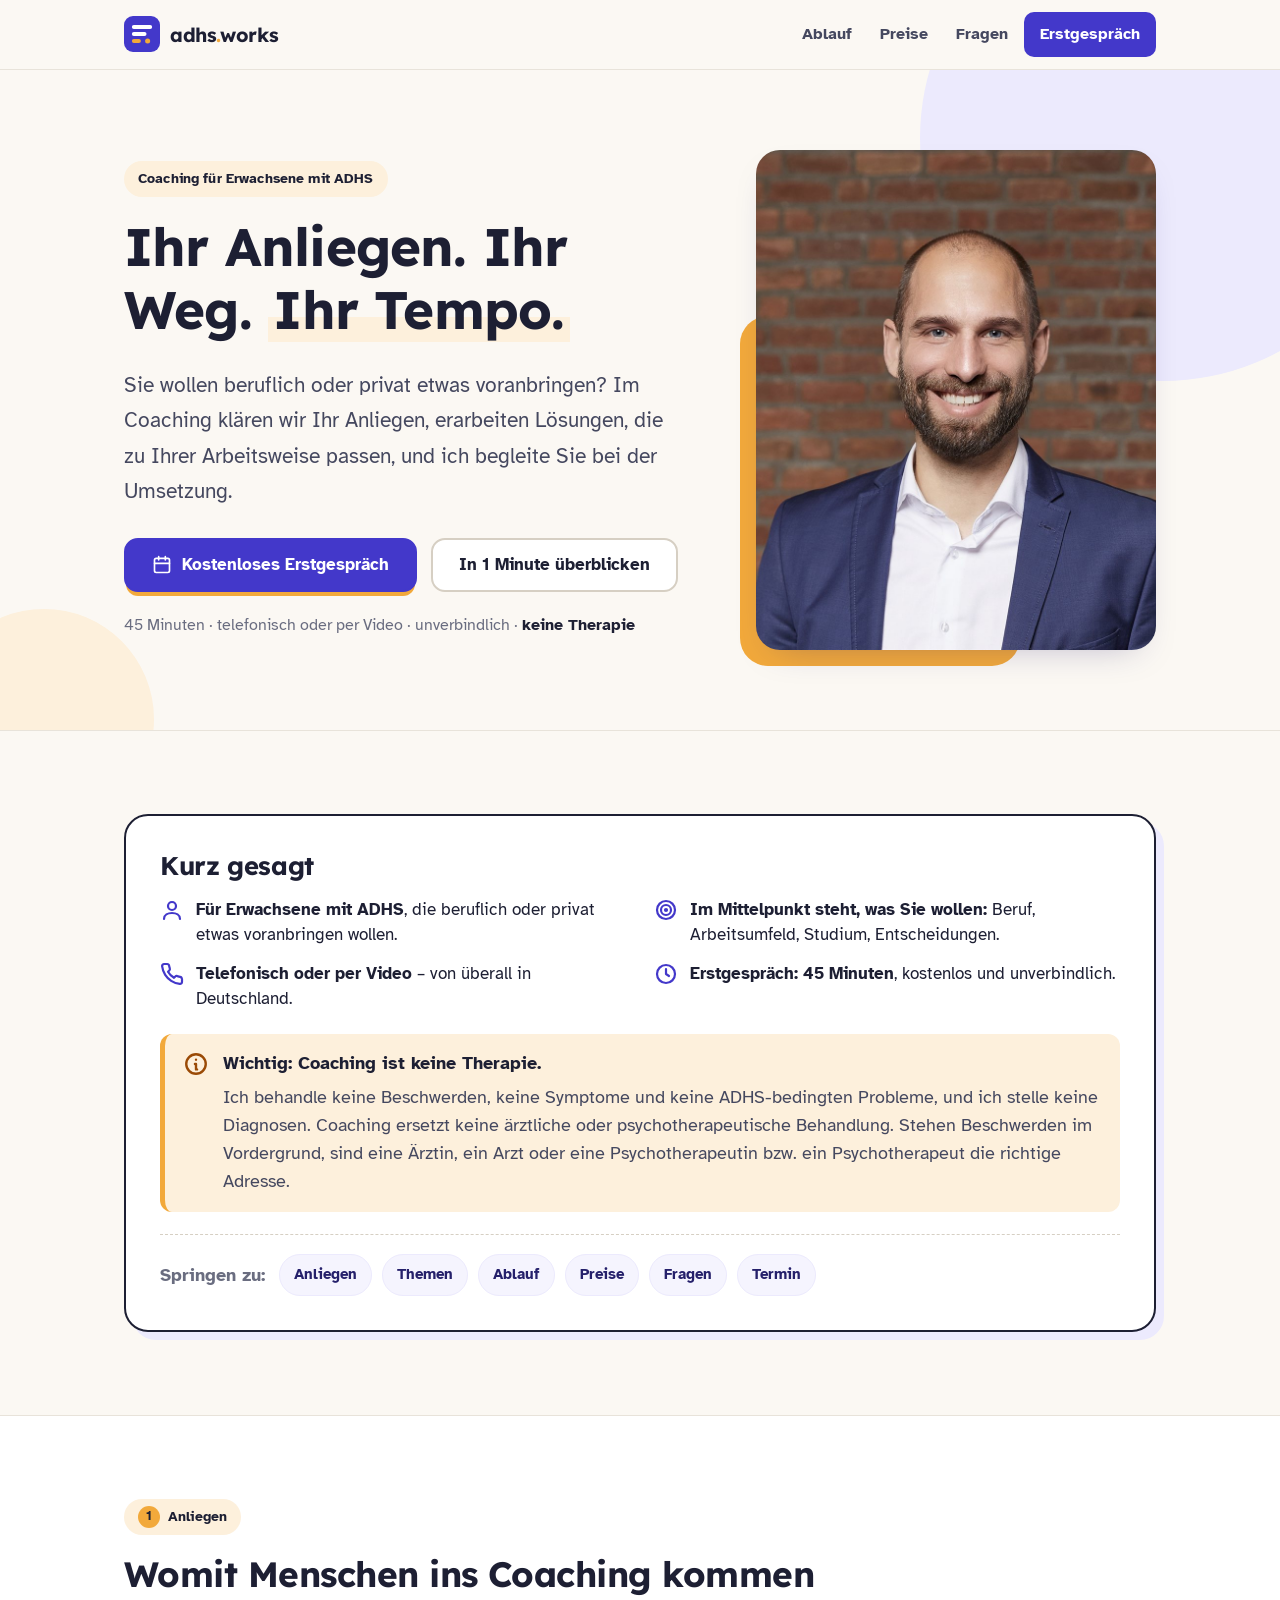
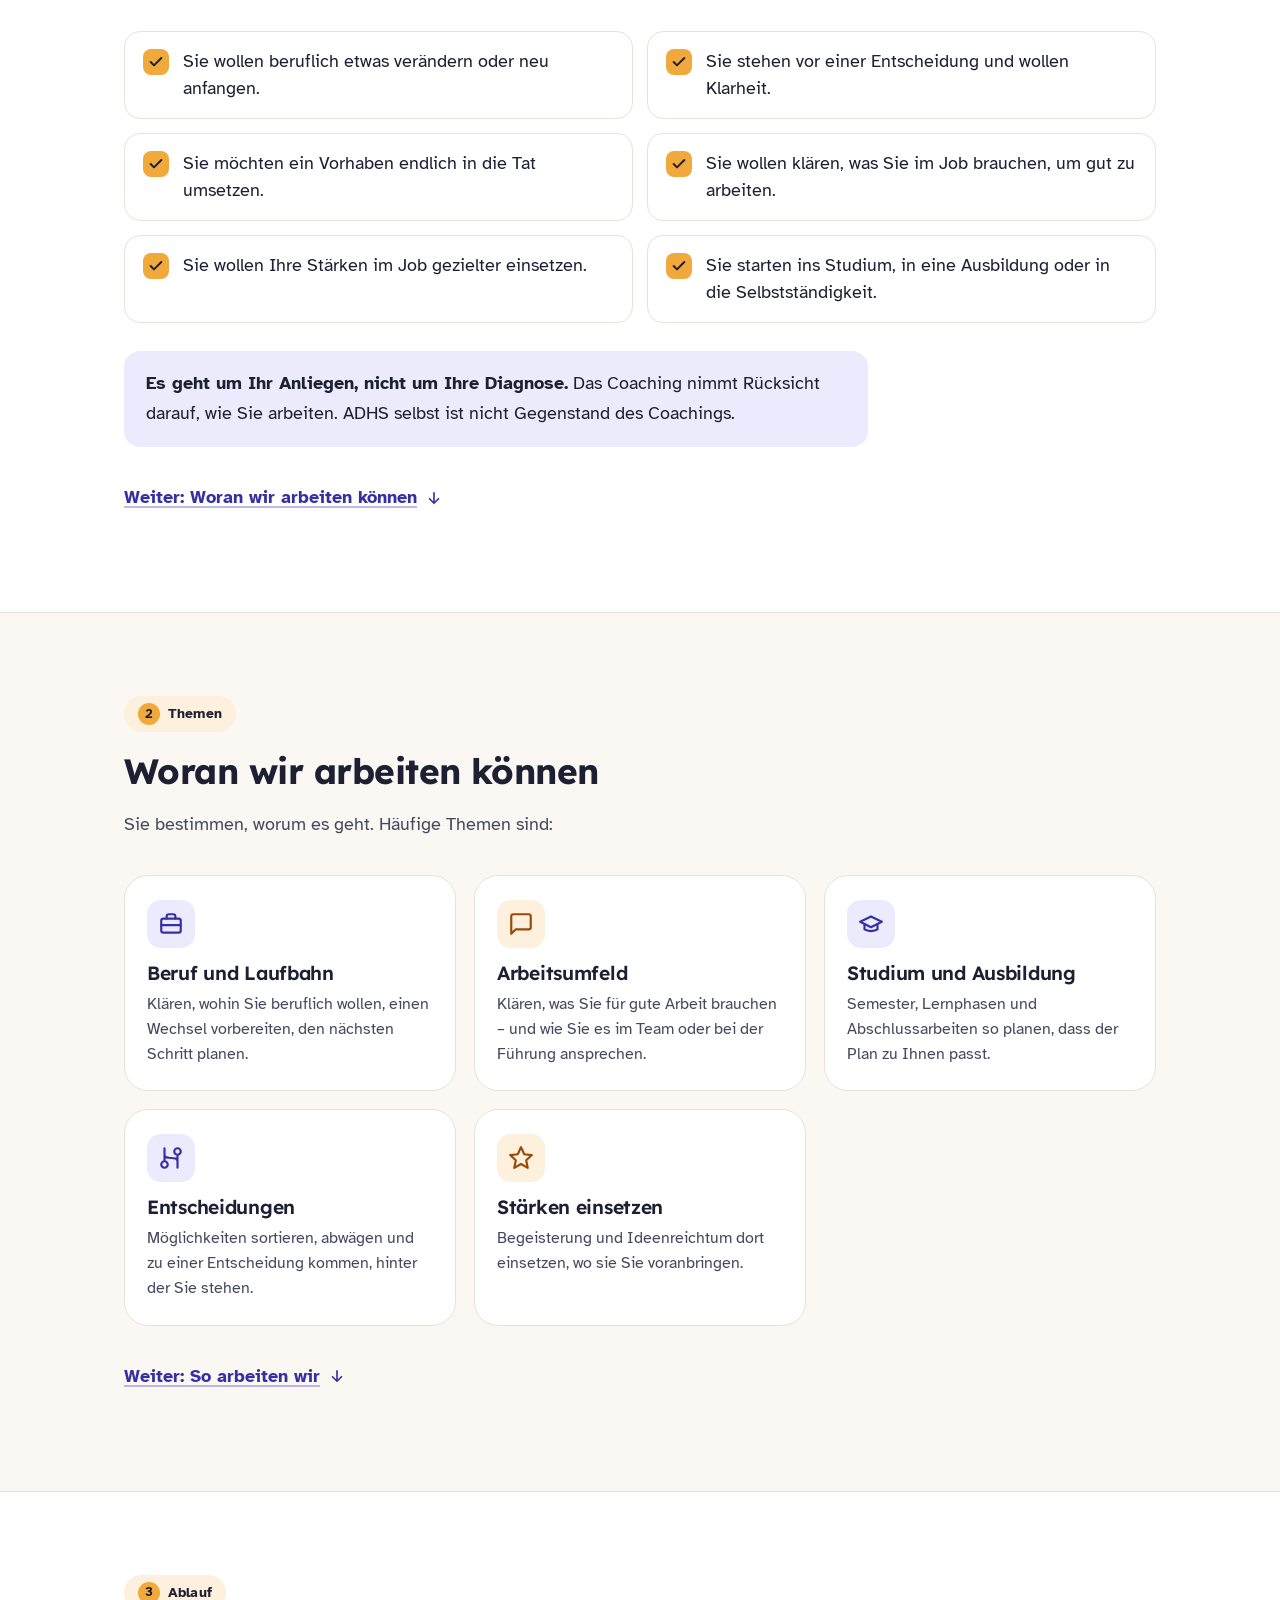
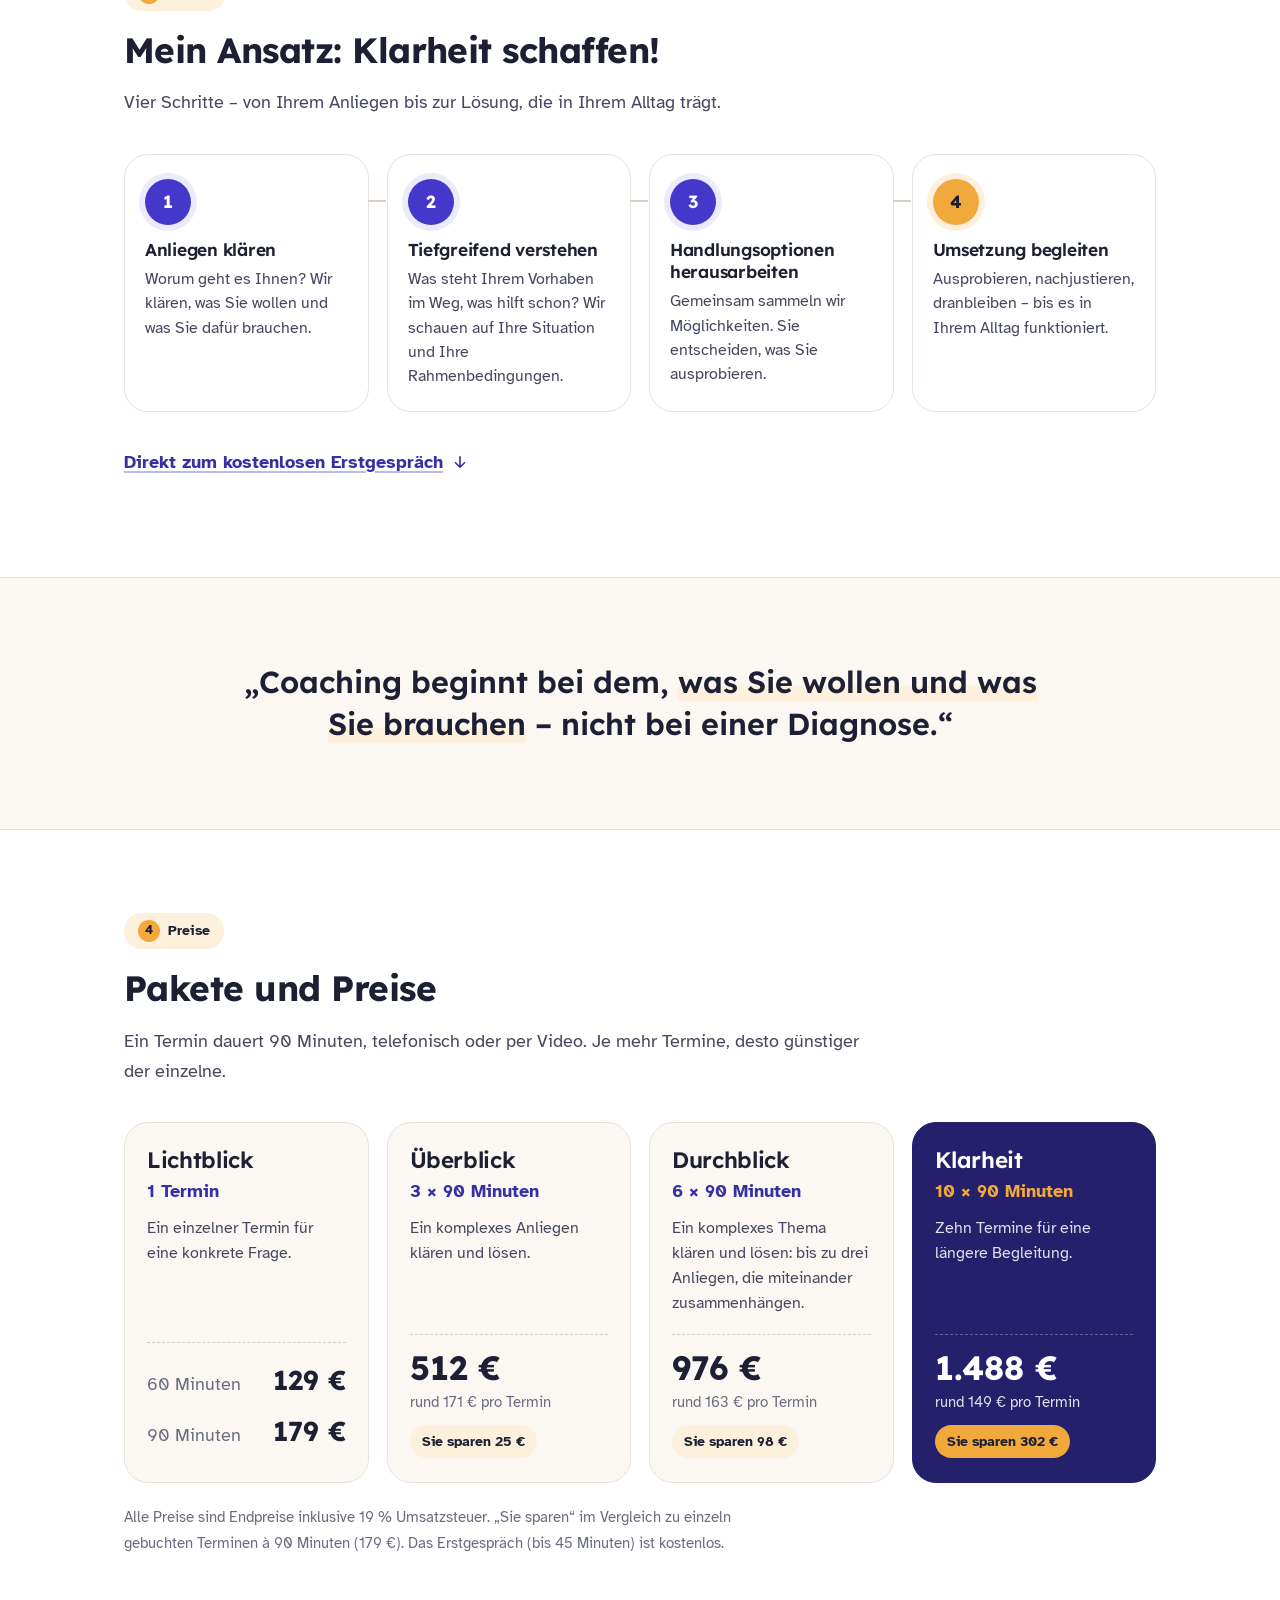
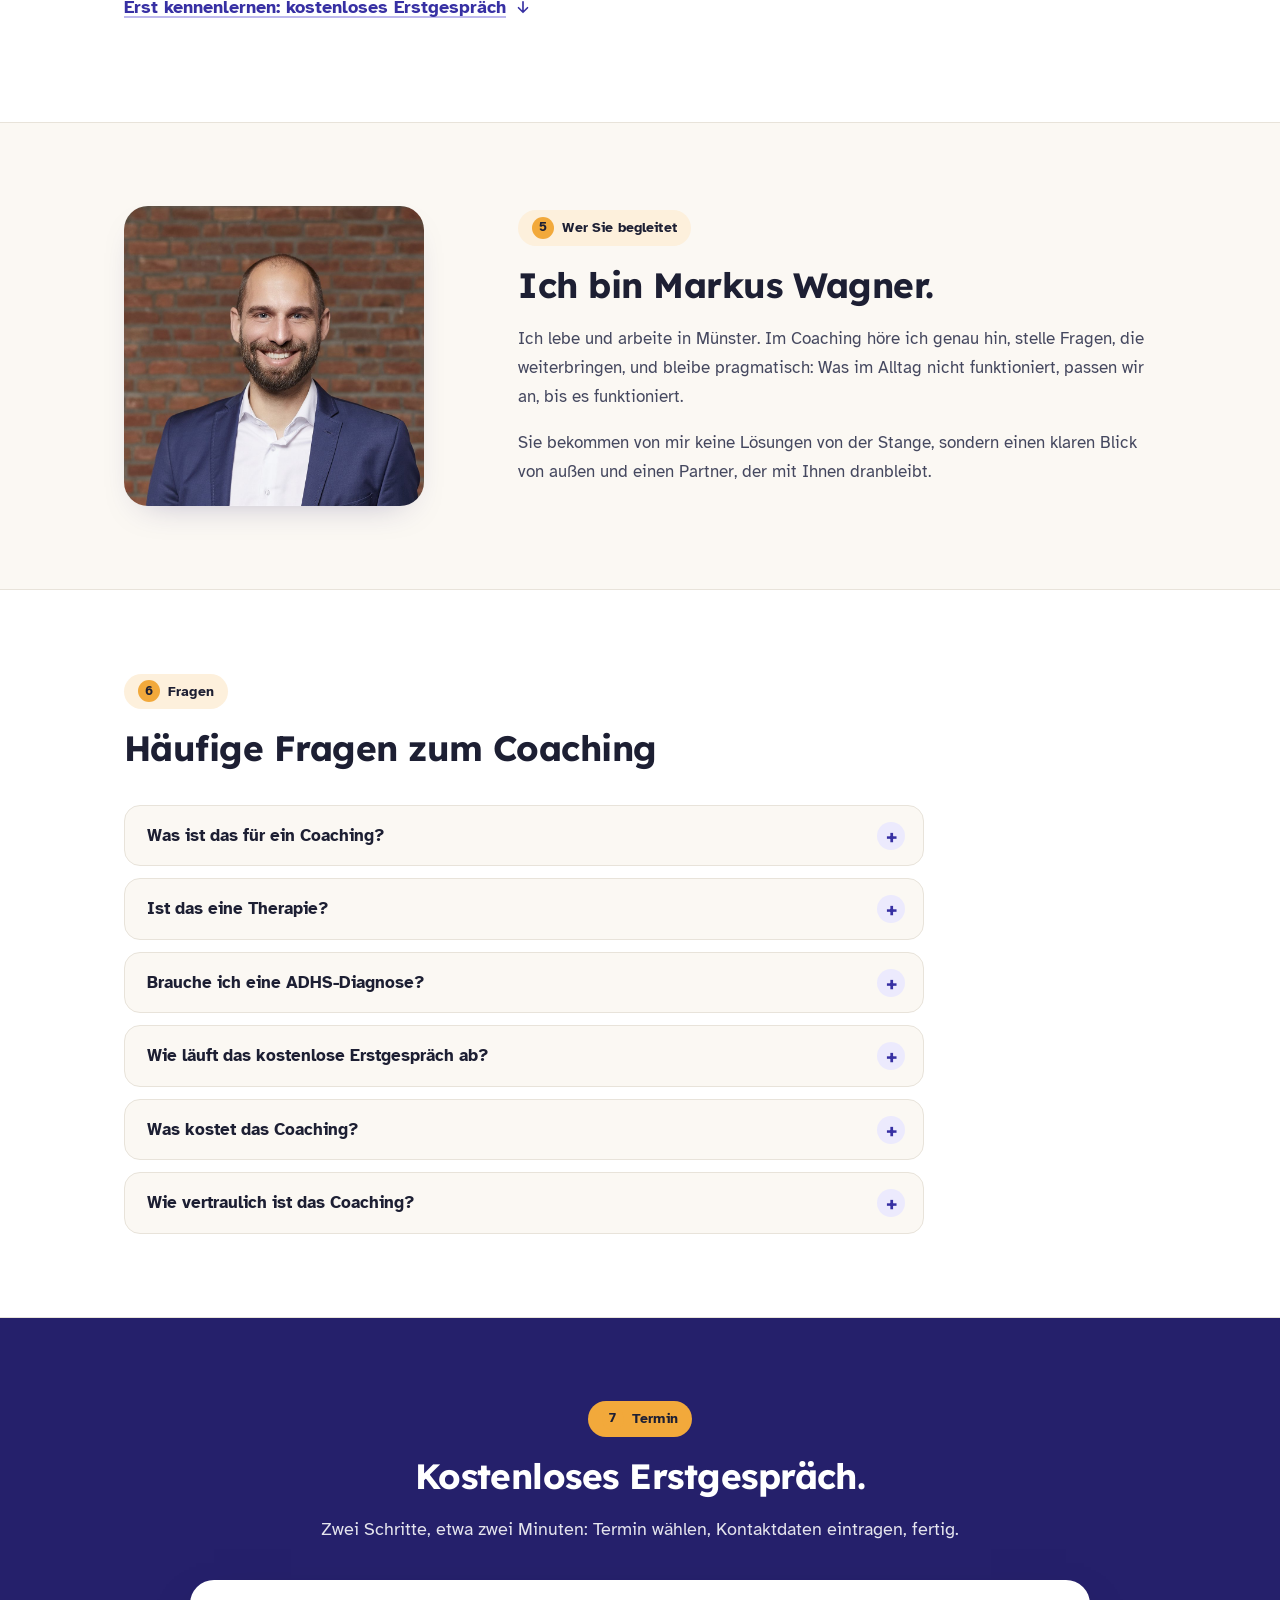
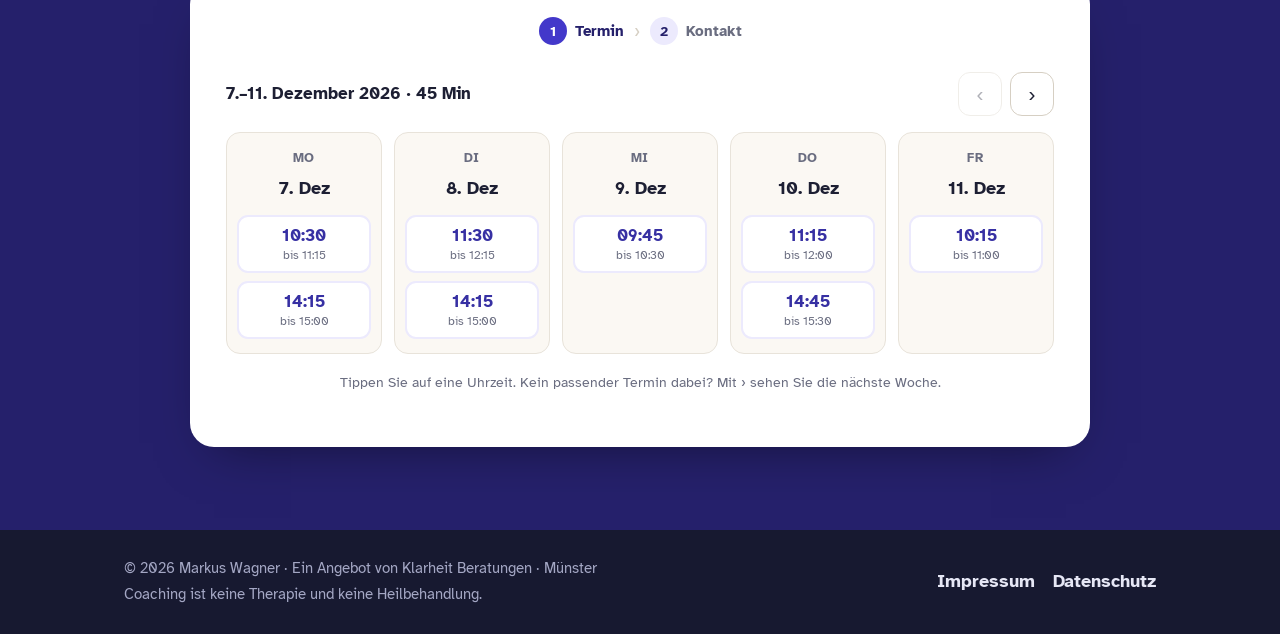
==== commit 82b1f05e: "Pakete und Preise: Lichtblick, Überblick, Durchblick, Klarheit Neuer Abschnitt mit Einzeltermin (60 " ====
--- a/index.html
+++ b/index.html
@@ -19,7 +19,7 @@
   <link rel="apple-touch-icon" href="assets/img/logo-180.png?v=1" />
   <link rel="preload" href="assets/fonts/atkinson-400.woff2" as="font" type="font/woff2" crossorigin />
   <link rel="preload" href="assets/fonts/lexend-700.woff2" as="font" type="font/woff2" crossorigin />
-  <link rel="stylesheet" href="assets/css/style.css?v=2" />
+  <link rel="stylesheet" href="assets/css/style.css?v=3" />
   <script type="application/ld+json">
   {
     "@context": "https://schema.org",
@@ -67,6 +67,7 @@
       </a>
       <nav class="nav" aria-label="Hauptnavigation">
         <a href="#ablauf">Ablauf</a>
+        <a href="#preise">Preise</a>
         <a href="#fragen">Fragen</a>
         <a class="nav-cta" href="#erstgespraech">Erstgespräch</a>
       </nav>
@@ -136,6 +137,7 @@
             <a href="#anliegen">Anliegen</a>
             <a href="#themen">Themen</a>
             <a href="#ablauf">Ablauf</a>
+            <a href="#preise">Preise</a>
             <a href="#fragen">Fragen</a>
             <a href="#erstgespraech">Termin</a>
           </nav>
@@ -250,15 +252,70 @@
       </div>
     </section>
 
+    <!-- Pakete und Preise -->
+    <section class="section section-alt" id="preise">
+      <div class="container">
+        <div class="section-head">
+          <span class="eyebrow"><span class="num">4</span> Preise</span>
+          <h2>Pakete und Preise</h2>
+          <p>Ein Termin dauert 90 Minuten, telefonisch oder per Video. Je mehr Termine, desto günstiger der einzelne.</p>
+        </div>
+        <div class="packages">
+          <article class="package">
+            <h3>Lichtblick</h3>
+            <p class="scope">1 Termin</p>
+            <p class="desc">Ein einzelner Termin für eine konkrete Frage.</p>
+            <div class="bottom">
+              <p class="price-row"><span>60 Minuten</span><strong>129 €</strong></p>
+              <p class="price-row"><span>90 Minuten</span><strong>179 €</strong></p>
+            </div>
+          </article>
+          <article class="package">
+            <h3>Überblick</h3>
+            <p class="scope">3 × 90 Minuten</p>
+            <p class="desc">Ein komplexes Anliegen klären und lösen.</p>
+            <div class="bottom">
+              <p class="price">512 €</p>
+              <p class="per">rund 171 € pro Termin</p>
+              <p class="save">Sie sparen 25 €</p>
+            </div>
+          </article>
+          <article class="package">
+            <h3>Durchblick</h3>
+            <p class="scope">6 × 90 Minuten</p>
+            <p class="desc">Ein komplexes Thema klären und lösen: bis zu drei Anliegen, die miteinander zusammenhängen.</p>
+            <div class="bottom">
+              <p class="price">976 €</p>
+              <p class="per">rund 163 € pro Termin</p>
+              <p class="save">Sie sparen 98 €</p>
+            </div>
+          </article>
+          <article class="package top">
+            <h3>Klarheit</h3>
+            <p class="scope">10 × 90 Minuten</p>
+            <p class="desc">Zehn Termine für eine längere Begleitung.</p>
+            <div class="bottom">
+              <p class="price">1.488 €</p>
+              <p class="per">rund 149 € pro Termin</p>
+              <p class="save">Sie sparen 302 €</p>
+            </div>
+          </article>
+        </div>
+        <p class="packages-note">Alle Preise sind Endpreise inklusive 19 % Umsatzsteuer. „Sie sparen“ im Vergleich zu einzeln gebuchten Terminen à 90 Minuten (179 €). Das Erstgespräch (bis 45 Minuten) ist kostenlos.</p>
+        <p class="next"><a href="#erstgespraech">Erst kennenlernen: kostenloses Erstgespräch
+          <svg viewBox="0 0 24 24" fill="none" stroke="currentColor" stroke-width="2.2" stroke-linecap="round" stroke-linejoin="round" aria-hidden="true"><path d="M12 5v14M6 13l6 6 6-6"/></svg></a></p>
+      </div>
+    </section>
+
     <!-- Über mich -->
-    <section class="section section-alt" id="ueber-mich">
+    <section class="section" id="ueber-mich">
       <div class="container">
         <div class="about">
           <div class="about-photo">
             <img src="assets/img/portrait.jpg" loading="lazy" width="1100" height="1018" alt="Markus Wagner" />
           </div>
           <div class="about-copy">
-            <span class="eyebrow"><span class="num">4</span> Wer Sie begleitet</span>
+            <span class="eyebrow"><span class="num">5</span> Wer Sie begleitet</span>
             <h2>Ich bin Markus Wagner.</h2>
             <p>Ich lebe und arbeite in Münster. Im Coaching höre ich genau hin, stelle Fragen, die weiterbringen, und bleibe pragmatisch: Was im Alltag nicht funktioniert, passen wir an, bis es funktioniert.</p>
             <p>Sie bekommen von mir keine Lösungen von der Stange, sondern einen klaren Blick von außen und einen Partner, der mit Ihnen dranbleibt.</p>
@@ -268,10 +325,10 @@
     </section>
 
     <!-- Häufige Fragen -->
-    <section class="section faq-section" id="fragen">
-      <div class="container">
-        <div class="section-head">
-          <span class="eyebrow"><span class="num">5</span> Fragen</span>
+    <section class="section section-alt faq-section" id="fragen">
+      <div class="container">
+        <div class="section-head">
+          <span class="eyebrow"><span class="num">6</span> Fragen</span>
           <h2>Häufige Fragen zum Coaching</h2>
         </div>
         <div class="faq">
@@ -297,7 +354,7 @@
           </details>
           <details>
             <summary>Was kostet das Coaching?</summary>
-            <div class="faq-a"><p>Das Erstgespräch ist bis 45 Minuten kostenlos. Das Honorar für das Coaching richtet sich nach Umfang und Häufigkeit der Termine. Bevor es losgeht, erhalten Sie ein schriftliches Angebot – ohne versteckte Kosten.</p></div>
+            <div class="faq-a"><p>Das Erstgespräch ist bis 45 Minuten kostenlos. Danach buchen Sie einen Einzeltermin (60 Minuten 129 €, 90 Minuten 179 €) oder ein Paket mit 3, 6 oder 10 Terminen. Alle Preise finden Sie unter <a href="#preise">Pakete und Preise</a>. Es sind Endpreise inklusive 19 % Umsatzsteuer, ohne versteckte Kosten.</p></div>
           </details>
           <details>
             <summary>Wie vertraulich ist das Coaching?</summary>
@@ -311,7 +368,7 @@
     <section class="section booking-section" id="erstgespraech">
       <div class="container">
         <div class="section-head center">
-          <span class="eyebrow"><span class="num">6</span> Termin</span>
+          <span class="eyebrow"><span class="num">7</span> Termin</span>
           <h2>Kostenloses Erstgespräch.</h2>
           <p>Zwei Schritte, etwa zwei Minuten: Termin wählen, Kontaktdaten eintragen, fertig.</p>
         </div>
--- a/assets/css/style.css
+++ b/assets/css/style.css
@@ -302,6 +302,30 @@
   .btn{width:100%;justify-content:center;}
 }
 
+/* ---------- Pakete und Preise ---------- */
+.packages{display:grid;grid-template-columns:repeat(4,1fr);gap:18px;}
+.package{display:flex;flex-direction:column;background:var(--bg);border:1px solid var(--border);border-radius:var(--radius-lg);padding:24px 22px;}
+.package h3{font-size:1.4rem;margin:0 0 2px;}
+.package .scope{color:var(--indigo-dark);font-weight:700;margin:0 0 10px;}
+.package .desc{color:var(--ink-soft);font-size:1rem;line-height:1.55;margin:0 0 18px;}
+.package .bottom{margin-top:auto;border-top:1px dashed var(--border-strong);padding-top:14px;}
+.package .price{font-family:var(--font-head);font-weight:700;font-size:2.1rem;line-height:1.1;margin:0 0 4px;color:var(--ink);}
+.package .per{color:var(--muted);font-size:.95rem;margin:0;}
+.package .save{display:inline-block;margin:10px 0 0;background:var(--amber-soft);color:var(--ink);font-weight:700;font-size:.9rem;padding:4px 12px;border-radius:999px;}
+.package .price-row{display:flex;justify-content:space-between;align-items:baseline;gap:10px;margin:0 0 4px;}
+.package .price-row span{color:var(--muted);}
+.package .price-row strong{font-family:var(--font-head);font-size:1.7rem;color:var(--ink);}
+.package.top{background:var(--indigo-deep);border-color:var(--indigo-deep);}
+.package.top h3,.package.top .price{color:#fff;}
+.package.top .scope{color:var(--amber);}
+.package.top .desc,.package.top .per{color:rgba(255,255,255,.86);}
+.package.top .bottom{border-top-color:rgba(255,255,255,.28);}
+.package.top .save{background:var(--amber);}
+.packages-note{color:var(--muted);font-size:.95rem;margin:1.4rem 0 0;max-width:var(--measure);}
+.section-alt .faq details{background:var(--bg);}
+@media (max-width:900px){.packages{grid-template-columns:repeat(2,1fr);}}
+@media (max-width:680px){.packages{grid-template-columns:1fr;}}
+
 /* Weniger Bewegung, wenn das Gerät es so eingestellt hat */
 @media (prefers-reduced-motion:reduce){
   html{scroll-behavior:auto;}
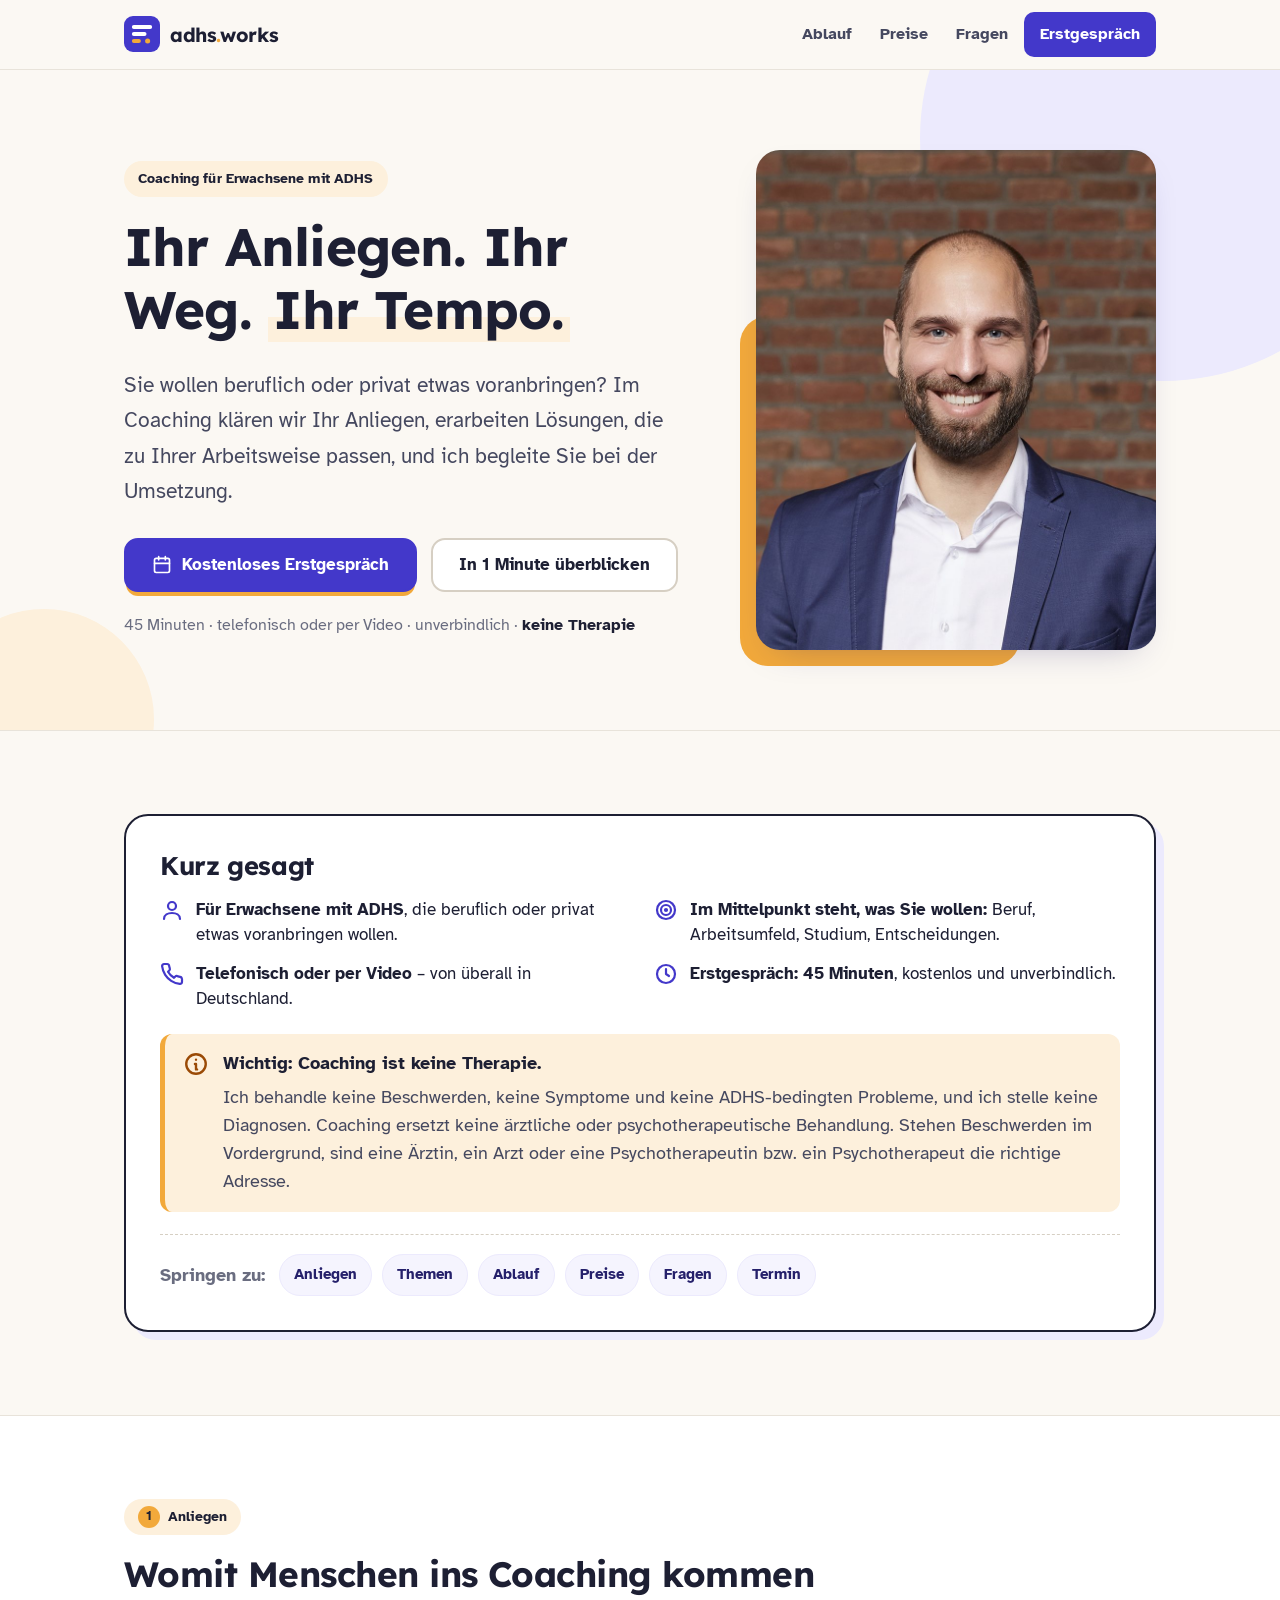
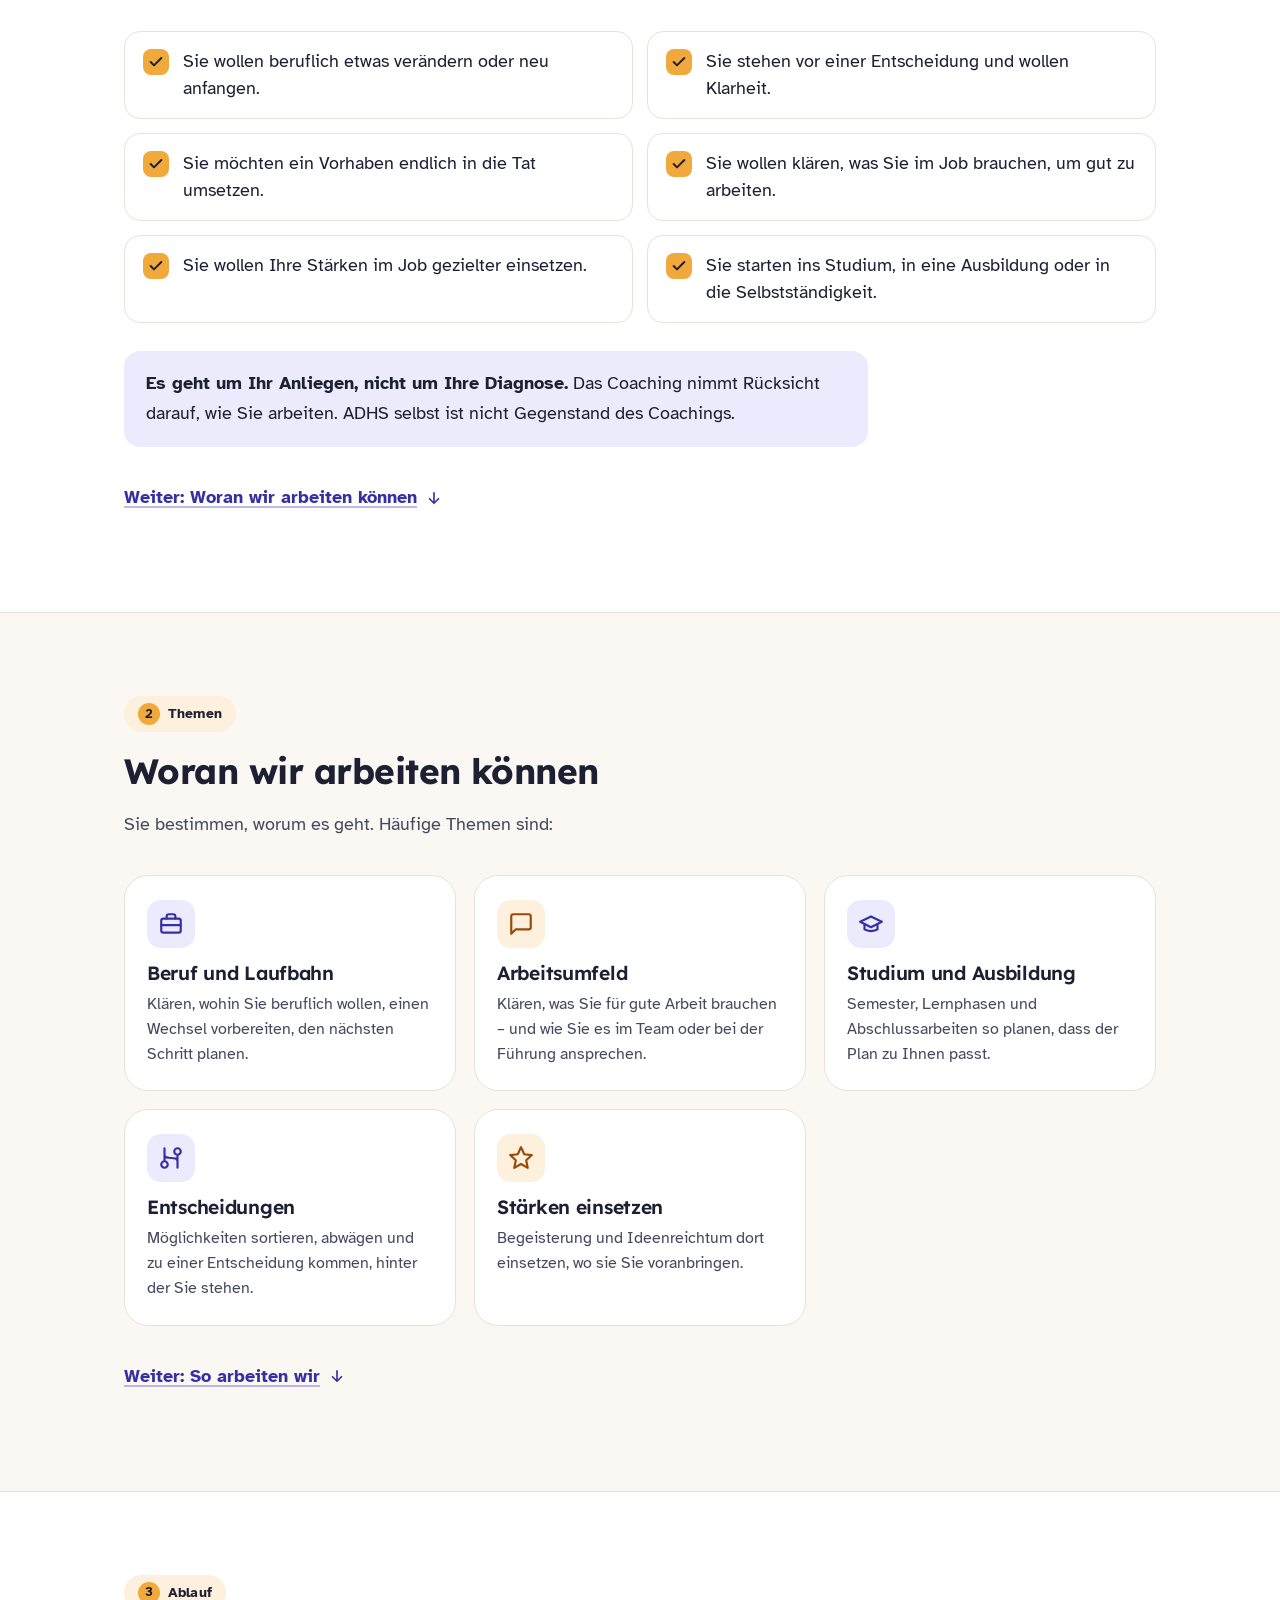
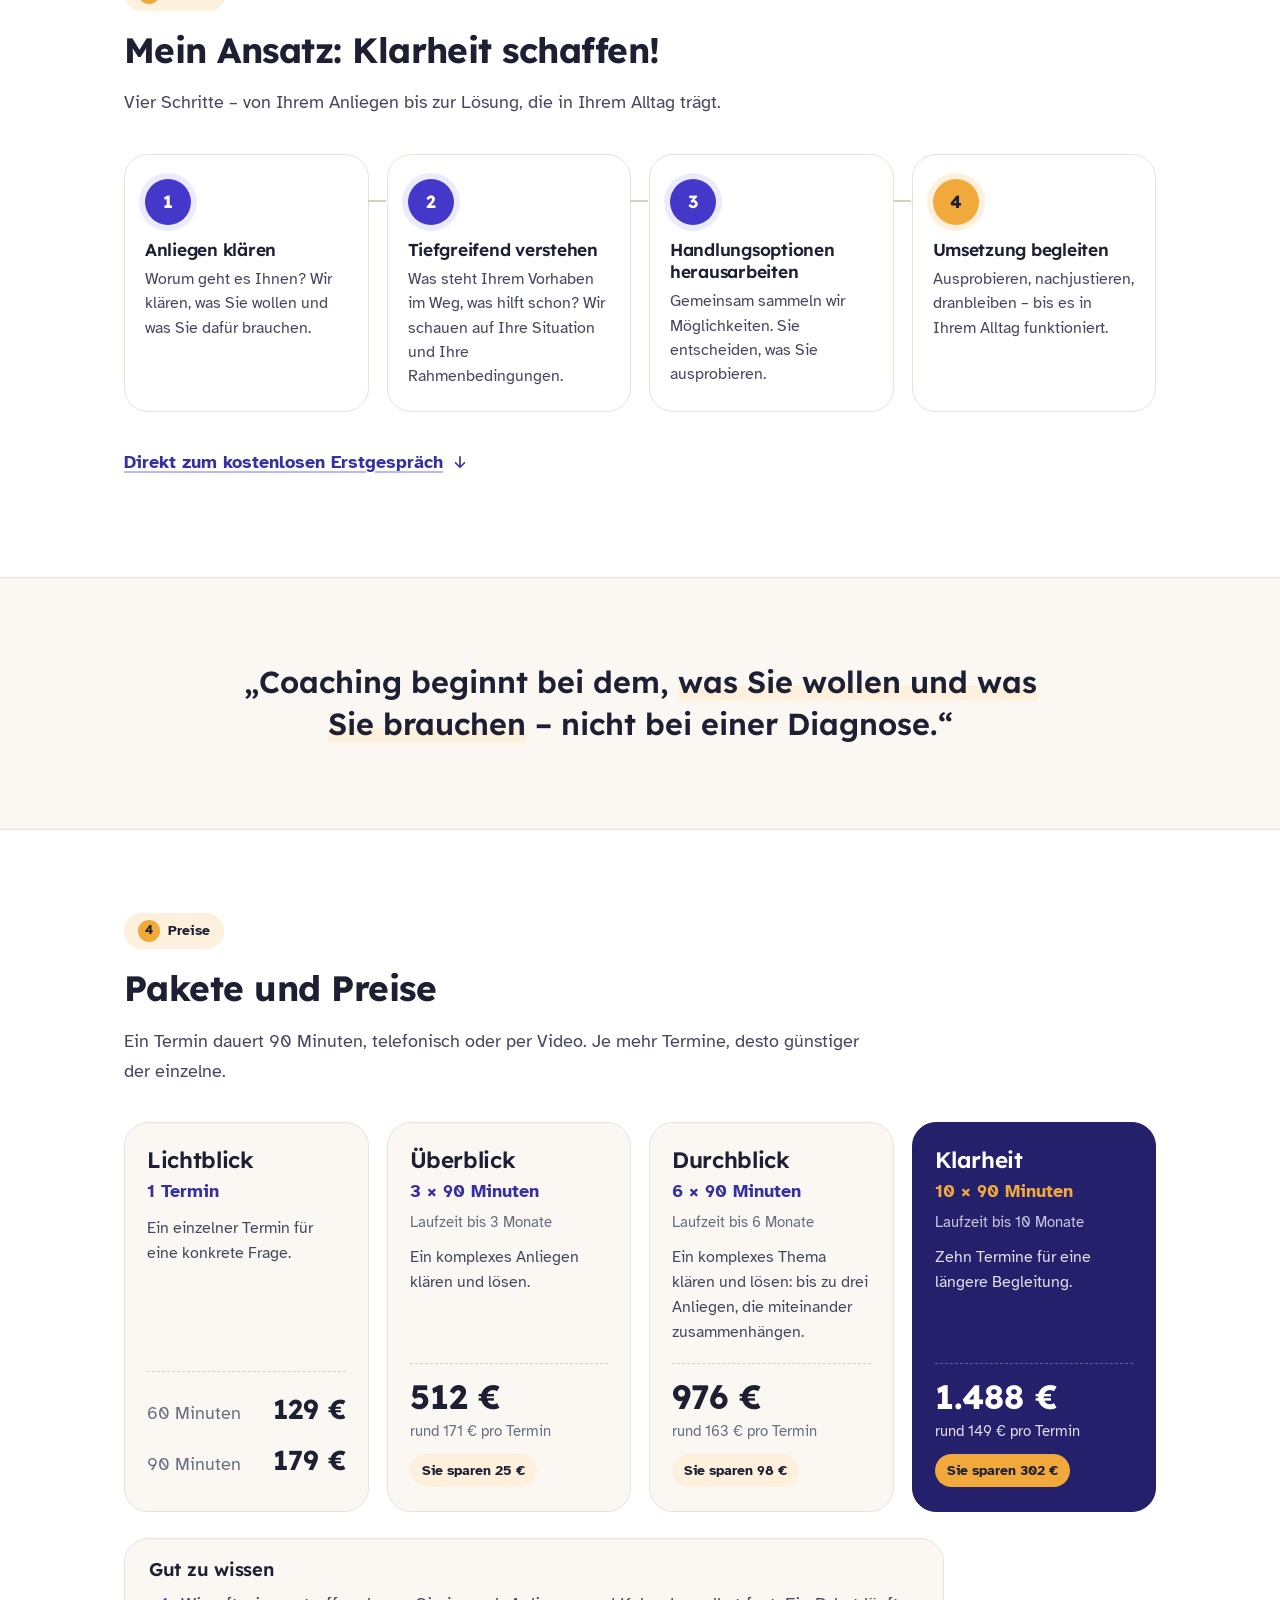
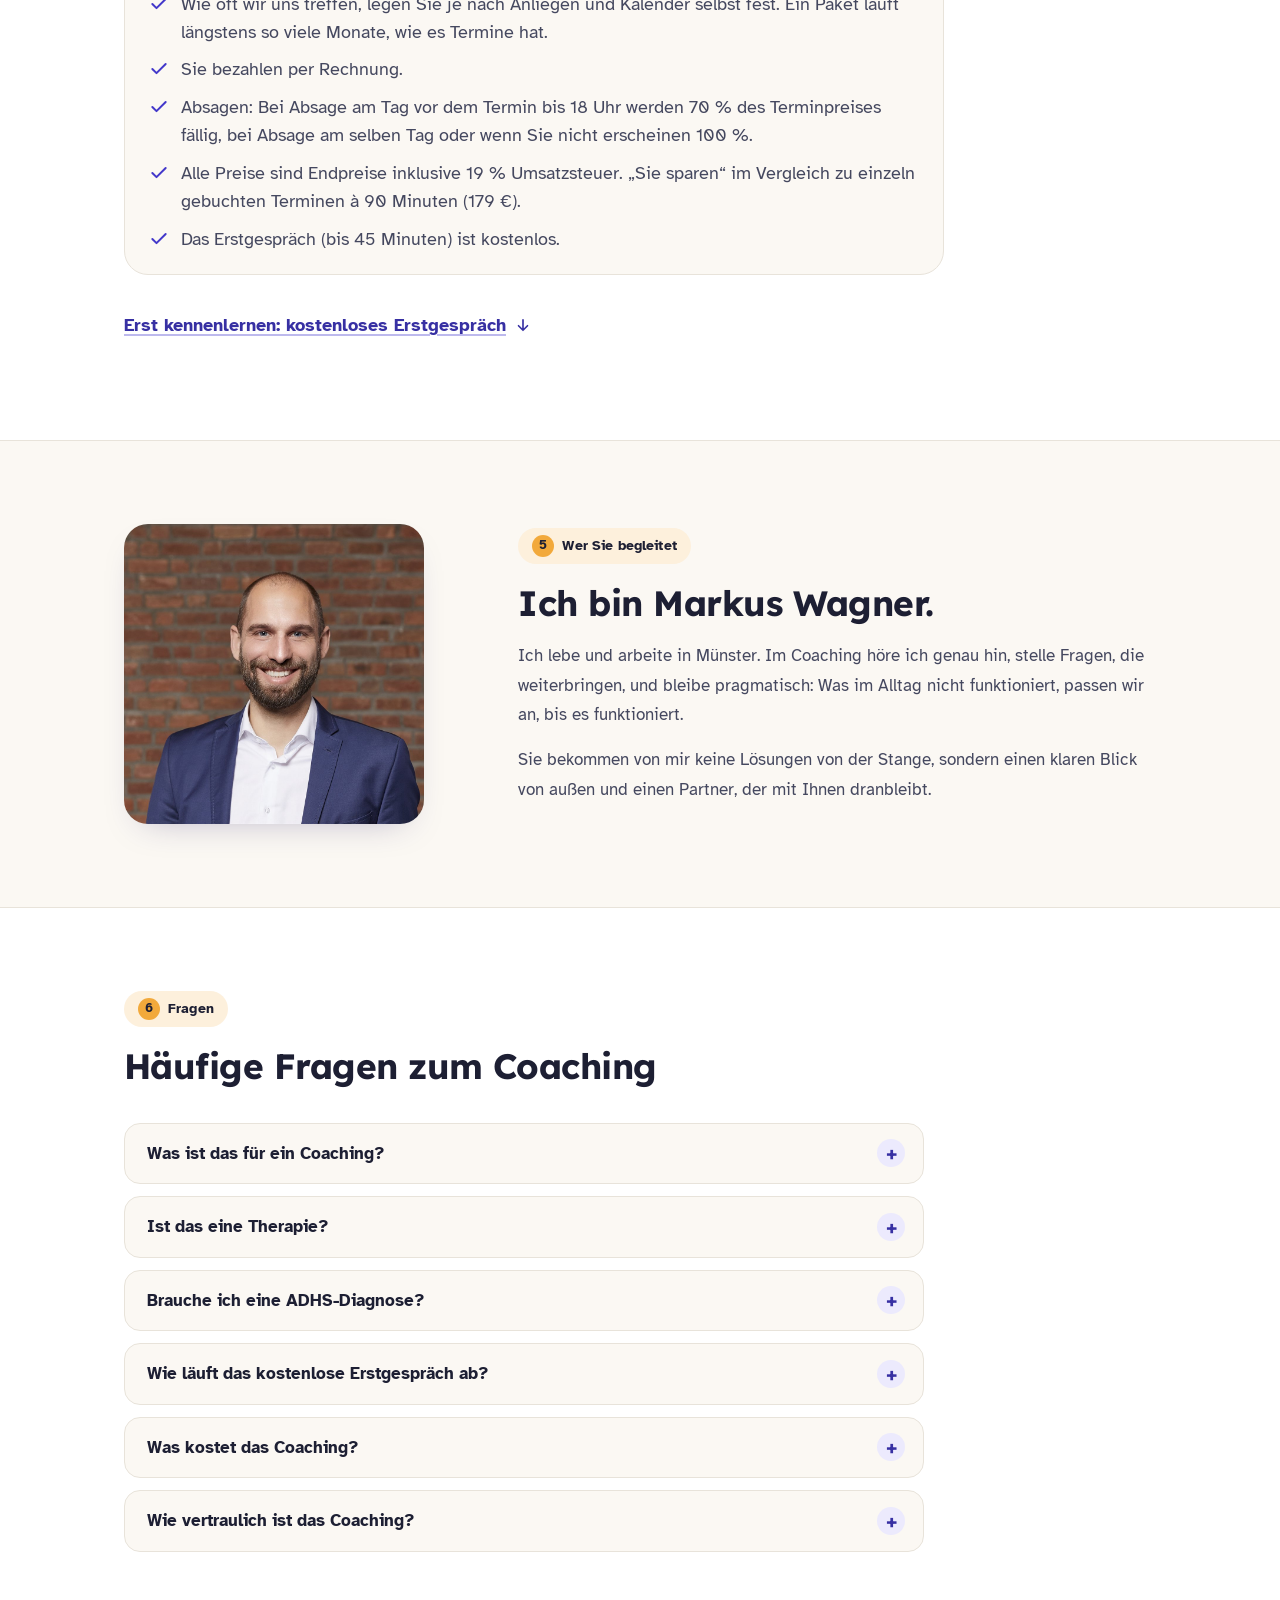
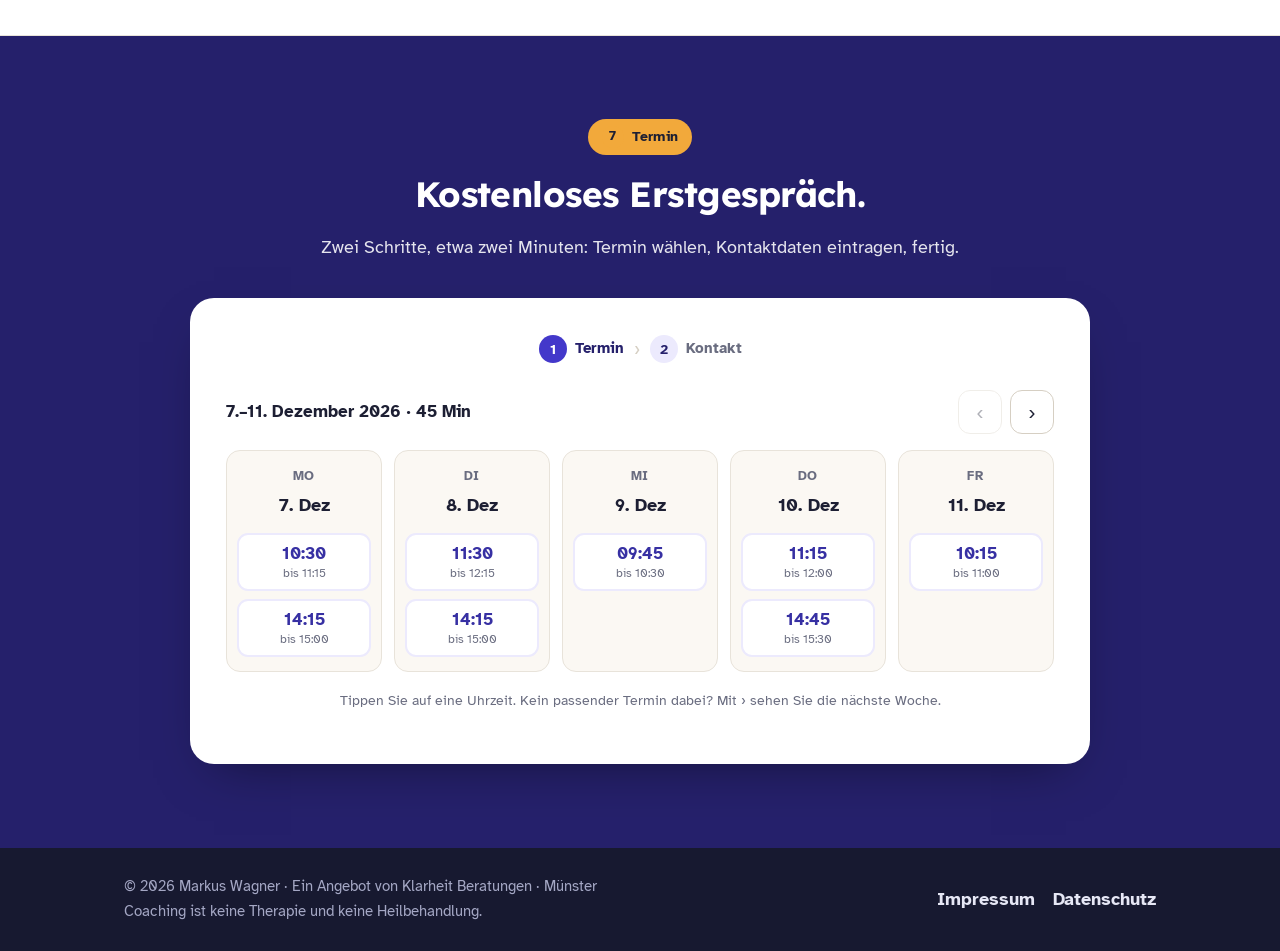
==== commit a30e103f: "Preise: Laufzeit, Bezahlung per Rechnung und Absageregeln Kasten "Gut zu wissen" unter den Paketen: " ====
--- a/index.html
+++ b/index.html
@@ -19,7 +19,7 @@
   <link rel="apple-touch-icon" href="assets/img/logo-180.png?v=1" />
   <link rel="preload" href="assets/fonts/atkinson-400.woff2" as="font" type="font/woff2" crossorigin />
   <link rel="preload" href="assets/fonts/lexend-700.woff2" as="font" type="font/woff2" crossorigin />
-  <link rel="stylesheet" href="assets/css/style.css?v=3" />
+  <link rel="stylesheet" href="assets/css/style.css?v=4" />
   <script type="application/ld+json">
   {
     "@context": "https://schema.org",
@@ -273,6 +273,7 @@
           <article class="package">
             <h3>Überblick</h3>
             <p class="scope">3 × 90 Minuten</p>
+            <p class="term">Laufzeit bis 3 Monate</p>
             <p class="desc">Ein komplexes Anliegen klären und lösen.</p>
             <div class="bottom">
               <p class="price">512 €</p>
@@ -283,6 +284,7 @@
           <article class="package">
             <h3>Durchblick</h3>
             <p class="scope">6 × 90 Minuten</p>
+            <p class="term">Laufzeit bis 6 Monate</p>
             <p class="desc">Ein komplexes Thema klären und lösen: bis zu drei Anliegen, die miteinander zusammenhängen.</p>
             <div class="bottom">
               <p class="price">976 €</p>
@@ -293,6 +295,7 @@
           <article class="package top">
             <h3>Klarheit</h3>
             <p class="scope">10 × 90 Minuten</p>
+            <p class="term">Laufzeit bis 10 Monate</p>
             <p class="desc">Zehn Termine für eine längere Begleitung.</p>
             <div class="bottom">
               <p class="price">1.488 €</p>
@@ -301,7 +304,16 @@
             </div>
           </article>
         </div>
-        <p class="packages-note">Alle Preise sind Endpreise inklusive 19 % Umsatzsteuer. „Sie sparen“ im Vergleich zu einzeln gebuchten Terminen à 90 Minuten (179 €). Das Erstgespräch (bis 45 Minuten) ist kostenlos.</p>
+        <div class="good-to-know">
+          <h3>Gut zu wissen</h3>
+          <ul>
+            <li><svg viewBox="0 0 24 24" fill="none" stroke="currentColor" stroke-width="2.4" stroke-linecap="round" stroke-linejoin="round" aria-hidden="true"><path d="M20 6L9 17l-5-5"/></svg><span>Wie oft wir uns treffen, legen Sie je nach Anliegen und Kalender selbst fest. Ein Paket läuft längstens so viele Monate, wie es Termine hat.</span></li>
+            <li><svg viewBox="0 0 24 24" fill="none" stroke="currentColor" stroke-width="2.4" stroke-linecap="round" stroke-linejoin="round" aria-hidden="true"><path d="M20 6L9 17l-5-5"/></svg><span>Sie bezahlen per Rechnung.</span></li>
+            <li><svg viewBox="0 0 24 24" fill="none" stroke="currentColor" stroke-width="2.4" stroke-linecap="round" stroke-linejoin="round" aria-hidden="true"><path d="M20 6L9 17l-5-5"/></svg><span>Absagen: Bei Absage am Tag vor dem Termin bis 18 Uhr werden 70 % des Terminpreises fällig, bei Absage am selben Tag oder wenn Sie nicht erscheinen 100 %.</span></li>
+            <li><svg viewBox="0 0 24 24" fill="none" stroke="currentColor" stroke-width="2.4" stroke-linecap="round" stroke-linejoin="round" aria-hidden="true"><path d="M20 6L9 17l-5-5"/></svg><span>Alle Preise sind Endpreise inklusive 19 % Umsatzsteuer. „Sie sparen“ im Vergleich zu einzeln gebuchten Terminen à 90 Minuten (179 €).</span></li>
+            <li><svg viewBox="0 0 24 24" fill="none" stroke="currentColor" stroke-width="2.4" stroke-linecap="round" stroke-linejoin="round" aria-hidden="true"><path d="M20 6L9 17l-5-5"/></svg><span>Das Erstgespräch (bis 45 Minuten) ist kostenlos.</span></li>
+          </ul>
+        </div>
         <p class="next"><a href="#erstgespraech">Erst kennenlernen: kostenloses Erstgespräch
           <svg viewBox="0 0 24 24" fill="none" stroke="currentColor" stroke-width="2.2" stroke-linecap="round" stroke-linejoin="round" aria-hidden="true"><path d="M12 5v14M6 13l6 6 6-6"/></svg></a></p>
       </div>
@@ -354,7 +366,7 @@
           </details>
           <details>
             <summary>Was kostet das Coaching?</summary>
-            <div class="faq-a"><p>Das Erstgespräch ist bis 45 Minuten kostenlos. Danach buchen Sie einen Einzeltermin (60 Minuten 129 €, 90 Minuten 179 €) oder ein Paket mit 3, 6 oder 10 Terminen. Alle Preise finden Sie unter <a href="#preise">Pakete und Preise</a>. Es sind Endpreise inklusive 19 % Umsatzsteuer, ohne versteckte Kosten.</p></div>
+            <div class="faq-a"><p>Das Erstgespräch ist bis 45 Minuten kostenlos. Danach buchen Sie einen Einzeltermin (60 Minuten 129 €, 90 Minuten 179 €) oder ein Paket mit 3, 6 oder 10 Terminen. Alle Preise finden Sie unter <a href="#preise">Pakete und Preise</a>. Es sind Endpreise inklusive 19 % Umsatzsteuer, ohne versteckte Kosten. Sie bezahlen per Rechnung.</p></div>
           </details>
           <details>
             <summary>Wie vertraulich ist das Coaching?</summary>
--- a/assets/css/style.css
+++ b/assets/css/style.css
@@ -321,7 +321,13 @@
 .package.top .desc,.package.top .per{color:rgba(255,255,255,.86);}
 .package.top .bottom{border-top-color:rgba(255,255,255,.28);}
 .package.top .save{background:var(--amber);}
-.packages-note{color:var(--muted);font-size:.95rem;margin:1.4rem 0 0;max-width:var(--measure);}
+.package .term{color:var(--muted);font-size:.92rem;margin:-6px 0 10px;}
+.package.top .term{color:rgba(255,255,255,.75);}
+.good-to-know{margin-top:1.6rem;background:var(--bg);border:1px solid var(--border);border-radius:var(--radius-lg);padding:20px 24px;max-width:820px;}
+.good-to-know h3{font-size:1.15rem;margin:0 0 10px;}
+.good-to-know ul{list-style:none;margin:0;padding:0;display:grid;gap:10px;}
+.good-to-know li{display:flex;gap:12px;align-items:flex-start;color:var(--ink-soft);line-height:1.55;}
+.good-to-know svg{width:20px;height:20px;flex-shrink:0;color:var(--indigo);margin-top:3px;}
 .section-alt .faq details{background:var(--bg);}
 @media (max-width:900px){.packages{grid-template-columns:repeat(2,1fr);}}
 @media (max-width:680px){.packages{grid-template-columns:1fr;}}
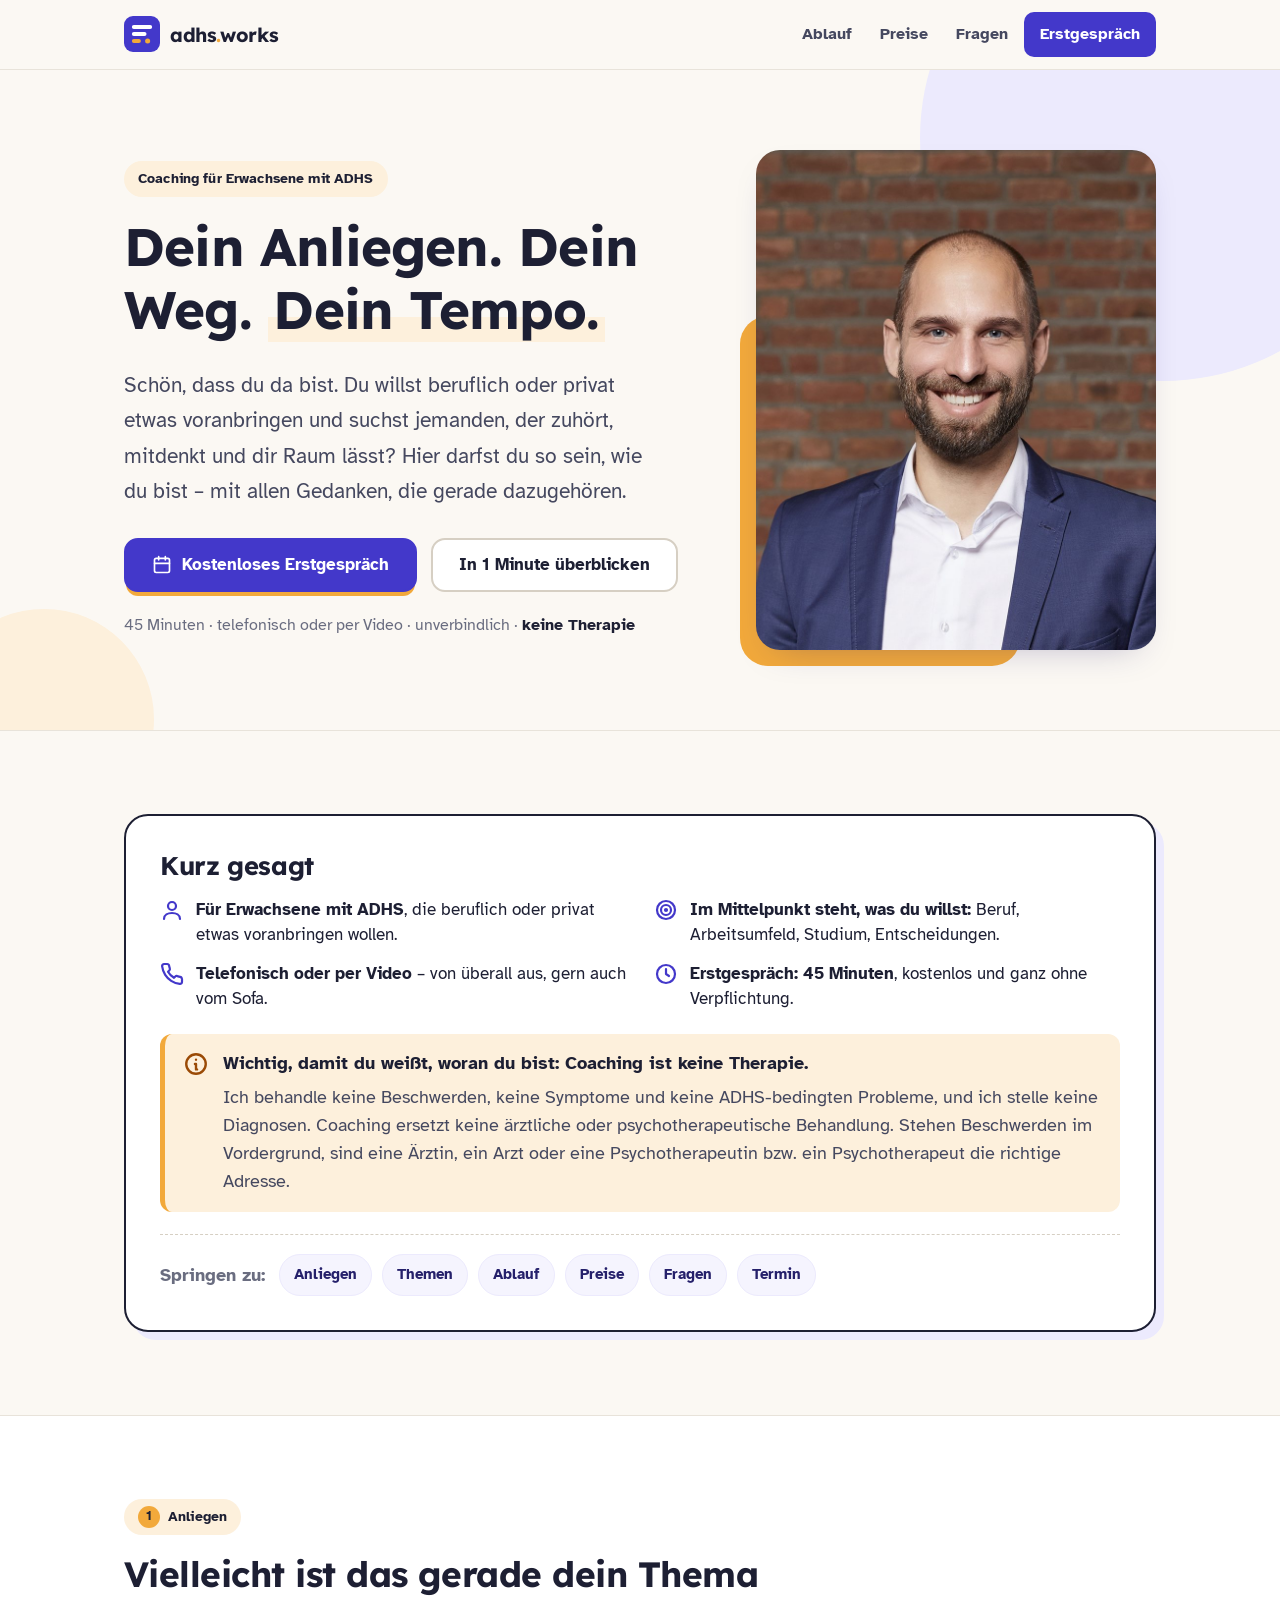
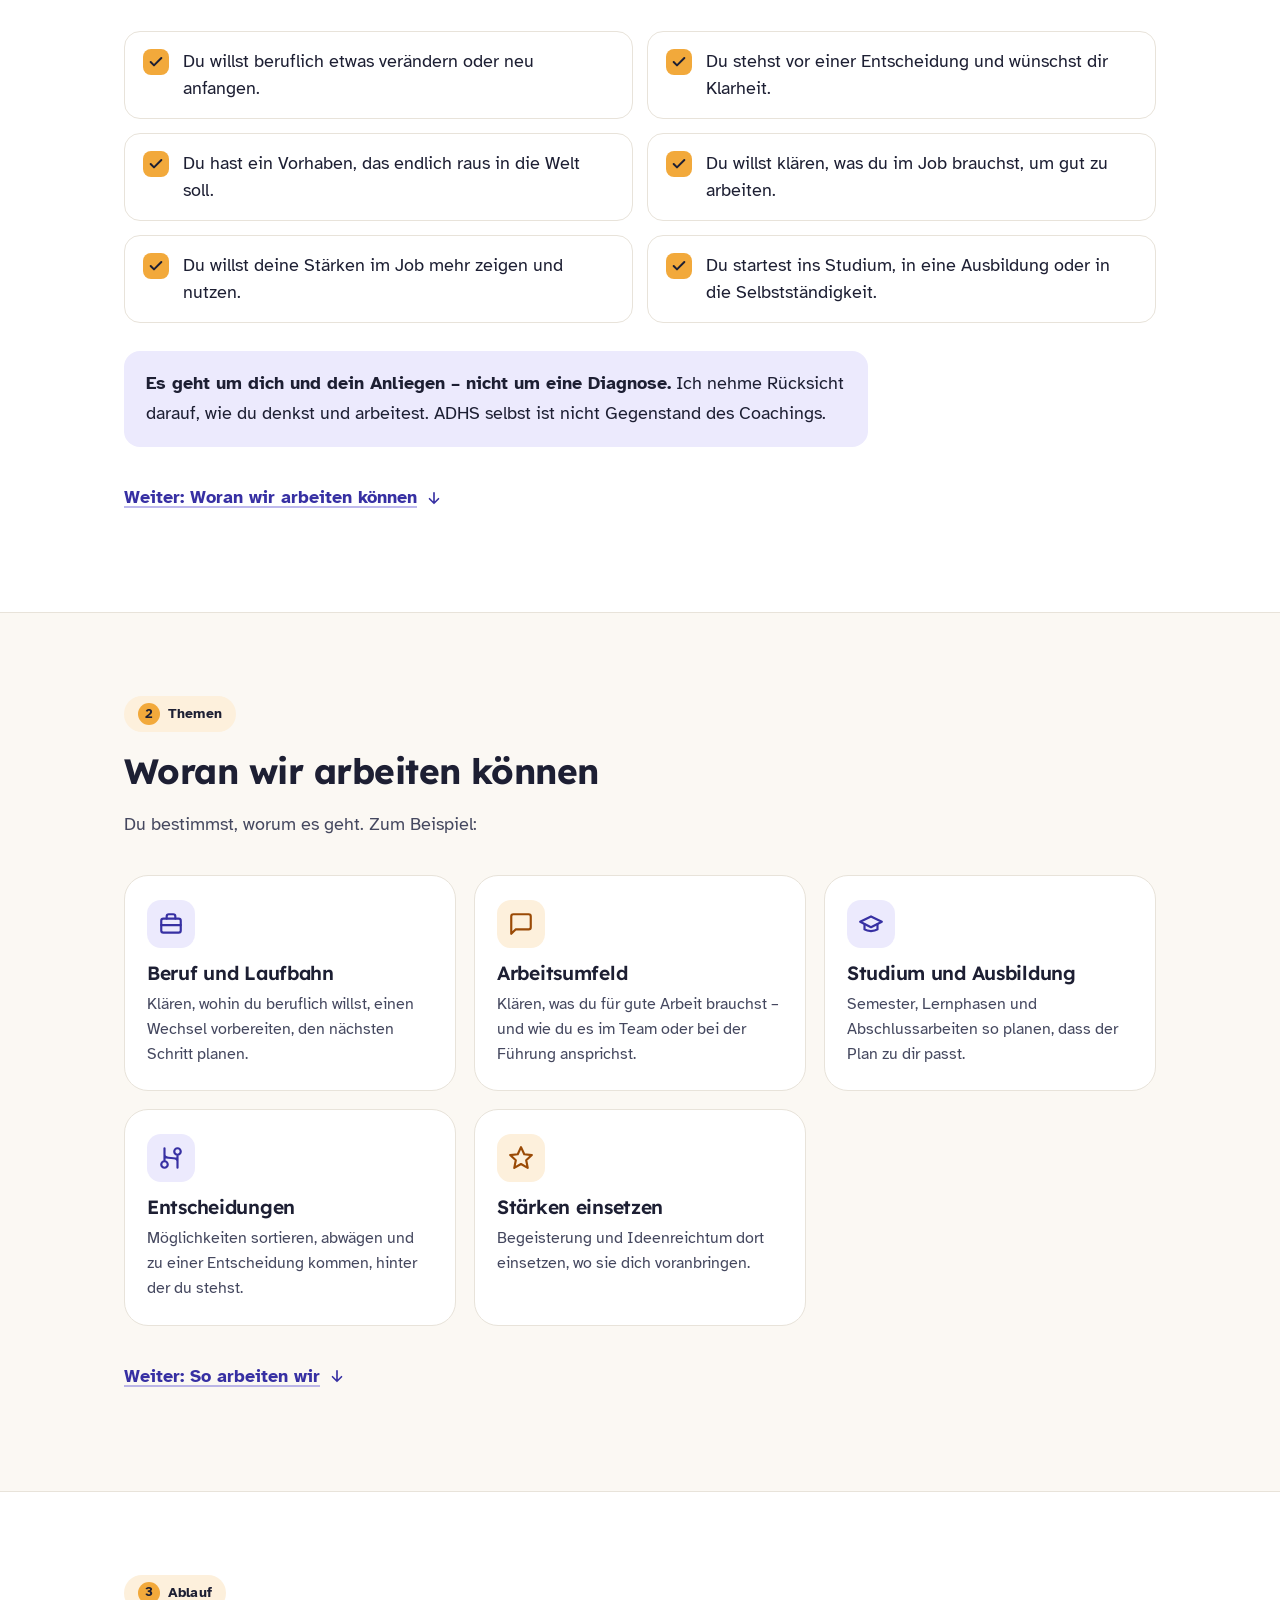
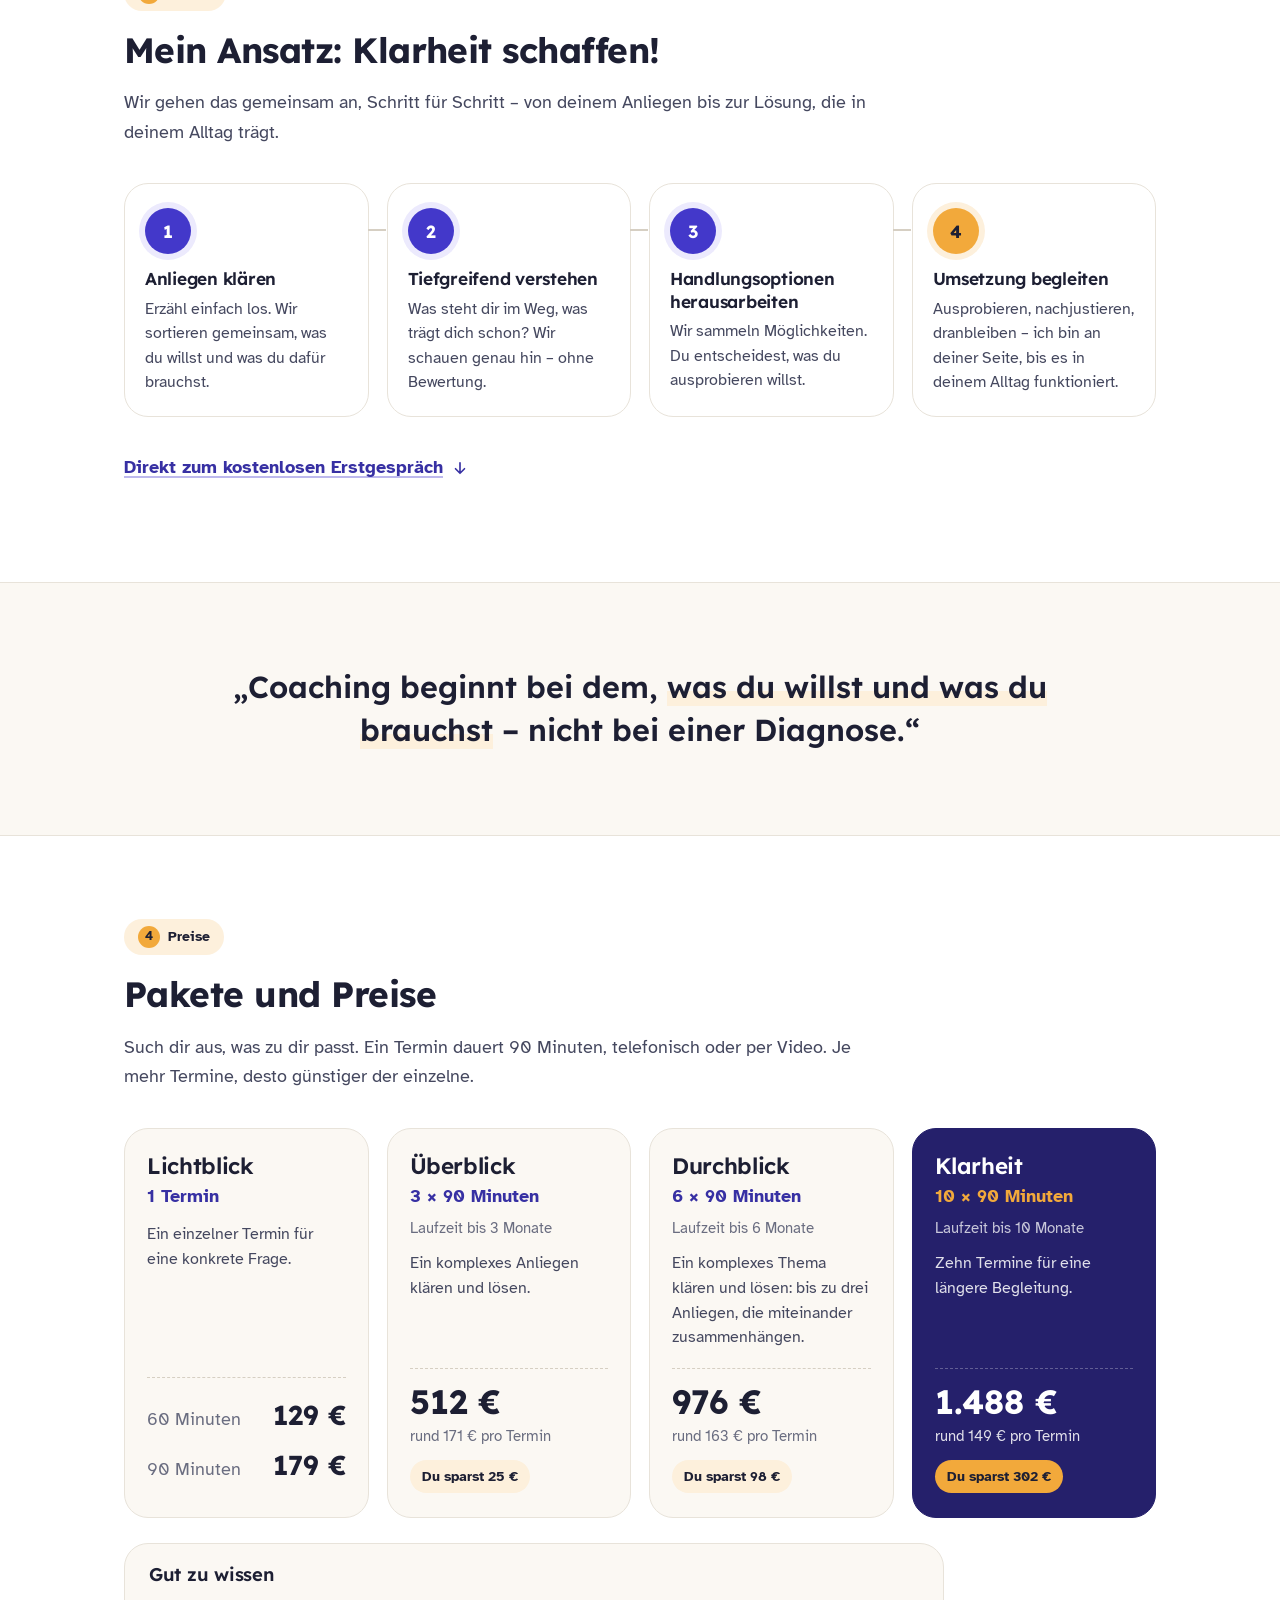
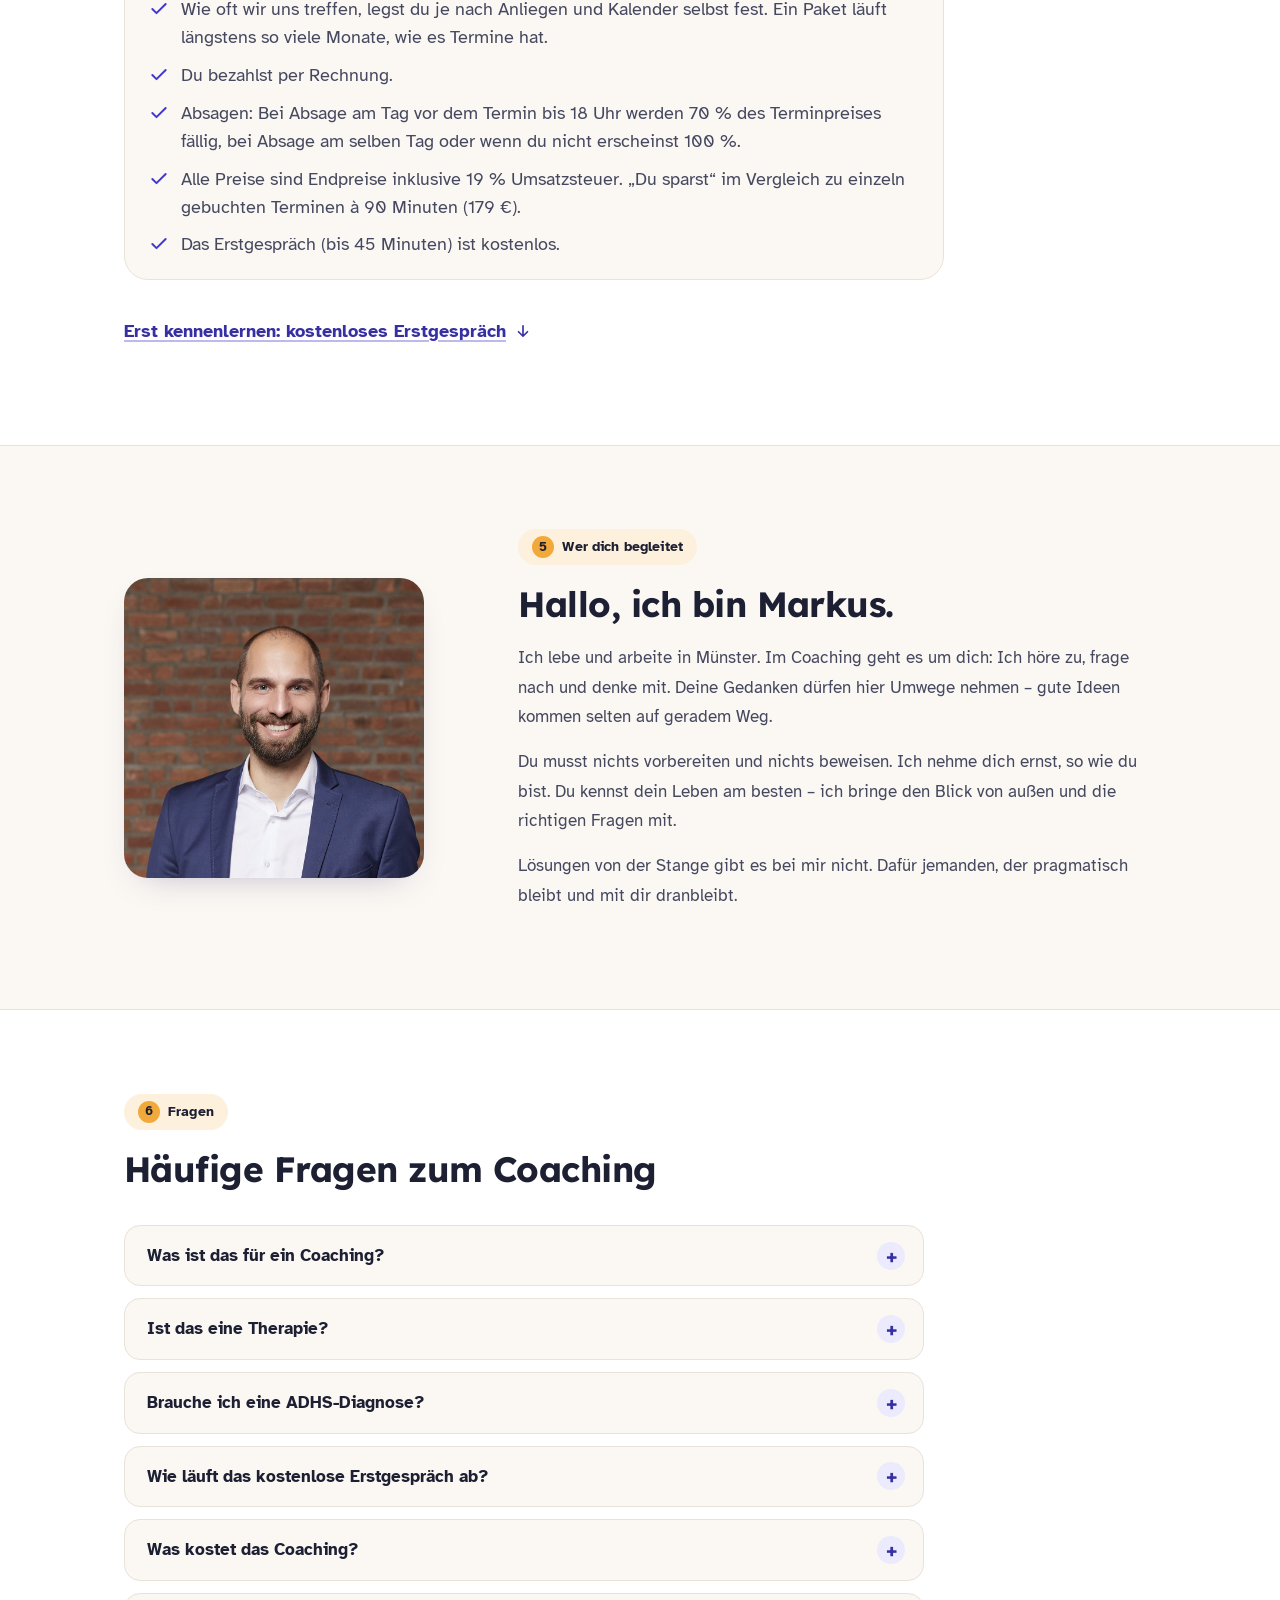
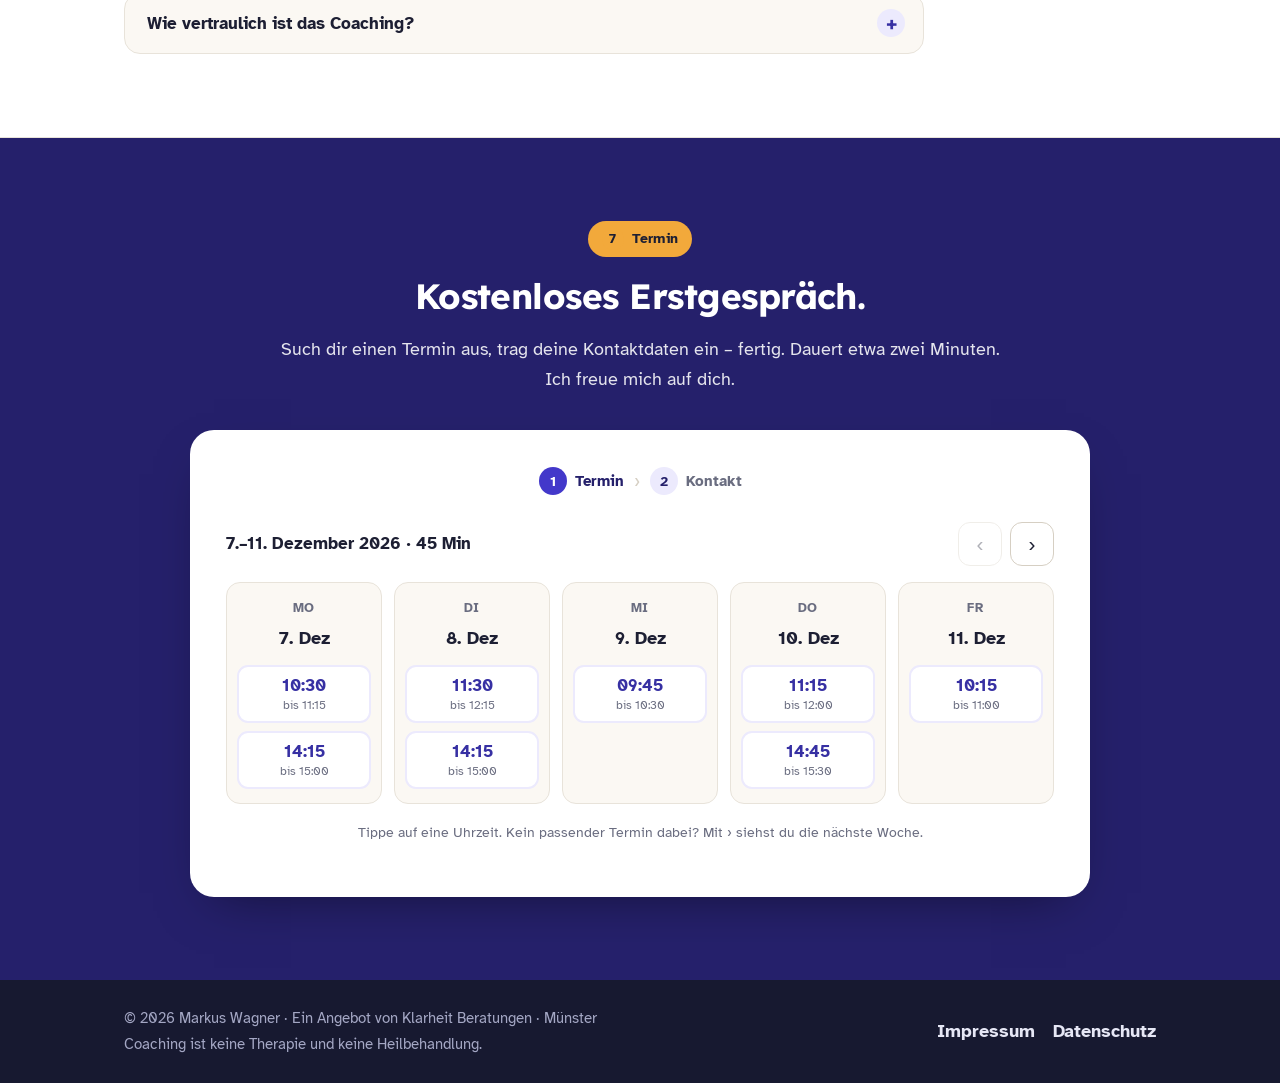
==== commit c73ebac9: "Ganze Website in Du-Form, Ton warm und nahbar Startseite, Terminplaner, Bestätigungsmail, Datenschut" ====
--- a/index.html
+++ b/index.html
@@ -4,13 +4,13 @@
   <meta charset="utf-8" />
   <meta name="viewport" content="width=device-width, initial-scale=1" />
   <title>Coaching für Erwachsene mit ADHS – telefonisch und per Video | adhs.works</title>
-  <meta name="description" content="Coaching für Erwachsene mit ADHS zu Beruf, Studium und Entscheidungen – ausgehend von dem, was Sie wollen. Keine Therapie. Erstgespräch kostenlos." />
+  <meta name="description" content="Coaching für Erwachsene mit ADHS zu Beruf, Studium und Entscheidungen – ausgehend von dem, was du willst. Keine Therapie. Erstgespräch kostenlos." />
   <link rel="canonical" href="https://adhs.works/" />
   <meta property="og:type" content="website" />
   <meta property="og:title" content="Coaching für Erwachsene mit ADHS – adhs.works" />
-  <meta property="og:description" content="Beruf, Studium und Entscheidungen – ausgehend von dem, was Sie wollen und brauchen. Keine Therapie. Telefonisch oder per Video, Erstgespräch kostenlos." />
+  <meta property="og:description" content="Beruf, Studium und Entscheidungen – ausgehend von dem, was du willst und brauchst. Keine Therapie. Telefonisch oder per Video, Erstgespräch kostenlos." />
   <meta property="og:url" content="https://adhs.works/" />
-  <meta property="og:image" content="https://adhs.works/assets/img/og-image.png?v=3" />
+  <meta property="og:image" content="https://adhs.works/assets/img/og-image.png?v=4" />
   <meta property="og:locale" content="de_DE" />
   <meta property="og:site_name" content="adhs.works" />
   <meta name="theme-color" content="#fbf8f3" />
@@ -84,8 +84,8 @@
         <div class="hero-inner">
           <div class="hero-copy">
             <span class="eyebrow">Coaching für Erwachsene mit ADHS</span>
-            <h1>Ihr Anliegen. Ihr Weg. <span class="hl">Ihr Tempo.</span></h1>
-            <p class="hero-lead">Sie wollen beruflich oder privat etwas voranbringen? Im Coaching klären wir Ihr Anliegen, erarbeiten Lösungen, die zu Ihrer Arbeitsweise passen, und ich begleite Sie bei der Umsetzung.</p>
+            <h1>Dein Anliegen. Dein Weg. <span class="hl">Dein Tempo.</span></h1>
+            <p class="hero-lead">Schön, dass du da bist. Du willst beruflich oder privat etwas voranbringen und suchst jemanden, der zuhört, mitdenkt und dir Raum lässt? Hier darfst du so sein, wie du bist – mit allen Gedanken, die gerade dazugehören.</p>
             <div class="hero-actions">
               <a class="btn btn-primary" href="#erstgespraech">
                 <svg viewBox="0 0 24 24" fill="none" stroke="currentColor" stroke-width="2" stroke-linecap="round" stroke-linejoin="round" aria-hidden="true"><rect x="3" y="4" width="18" height="17" rx="2"/><path d="M16 2v4M8 2v4M3 10h18"/></svg>
@@ -114,21 +114,21 @@
             </li>
             <li>
               <svg viewBox="0 0 24 24" fill="none" stroke="currentColor" stroke-width="2.2" stroke-linecap="round" stroke-linejoin="round" aria-hidden="true"><circle cx="12" cy="12" r="9"/><circle cx="12" cy="12" r="5"/><circle cx="12" cy="12" r="1"/></svg>
-              <span><strong>Im Mittelpunkt steht, was Sie wollen:</strong> Beruf, Arbeitsumfeld, Studium, Entscheidungen.</span>
+              <span><strong>Im Mittelpunkt steht, was du willst:</strong> Beruf, Arbeitsumfeld, Studium, Entscheidungen.</span>
             </li>
             <li>
               <svg viewBox="0 0 24 24" fill="none" stroke="currentColor" stroke-width="2.2" stroke-linecap="round" stroke-linejoin="round" aria-hidden="true"><path d="M22 16.9v3a2 2 0 0 1-2.2 2 19.8 19.8 0 0 1-8.6-3.1 19.5 19.5 0 0 1-6-6A19.8 19.8 0 0 1 2.1 4.2 2 2 0 0 1 4.1 2h3a2 2 0 0 1 2 1.7c.1.9.4 1.8.7 2.7a2 2 0 0 1-.5 2.1L8 9.8a16 16 0 0 0 6 6l1.3-1.3a2 2 0 0 1 2.1-.4c.9.3 1.8.6 2.7.7a2 2 0 0 1 1.7 2z"/></svg>
-              <span><strong>Telefonisch oder per Video</strong> – von überall in Deutschland.</span>
+              <span><strong>Telefonisch oder per Video</strong> – von überall aus, gern auch vom Sofa.</span>
             </li>
             <li>
               <svg viewBox="0 0 24 24" fill="none" stroke="currentColor" stroke-width="2.2" stroke-linecap="round" stroke-linejoin="round" aria-hidden="true"><circle cx="12" cy="12" r="9"/><path d="M12 7v5l3 2"/></svg>
-              <span><strong>Erstgespräch: 45 Minuten</strong>, kostenlos und unverbindlich.</span>
+              <span><strong>Erstgespräch: 45 Minuten</strong>, kostenlos und ganz ohne Verpflichtung.</span>
             </li>
           </ul>
           <div class="notice" id="keine-therapie">
             <svg viewBox="0 0 24 24" fill="none" stroke="currentColor" stroke-width="2.2" stroke-linecap="round" stroke-linejoin="round" aria-hidden="true"><circle cx="12" cy="12" r="9"/><path d="M12 8h.01M11 12h1v5h1"/></svg>
             <div>
-              <p><strong>Wichtig: Coaching ist keine Therapie.</strong></p>
+              <p><strong>Wichtig, damit du weißt, woran du bist: Coaching ist keine Therapie.</strong></p>
               <p>Ich behandle keine Beschwerden, keine Symptome und keine ADHS-bedingten Probleme, und ich stelle keine Diagnosen. Coaching ersetzt keine ärztliche oder psychotherapeutische Behandlung. Stehen Beschwerden im Vordergrund, sind eine Ärztin, ein Arzt oder eine Psychotherapeutin bzw. ein Psychotherapeut die richtige Adresse.</p>
             </div>
           </div>
@@ -150,18 +150,18 @@
       <div class="container">
         <div class="section-head">
           <span class="eyebrow"><span class="num">1</span> Anliegen</span>
-          <h2>Womit Menschen ins Coaching kommen</h2>
+          <h2>Vielleicht ist das gerade dein Thema</h2>
         </div>
         <ul class="checks">
-          <li><span class="box" aria-hidden="true"><svg viewBox="0 0 24 24" fill="none" stroke="currentColor" stroke-width="3" stroke-linecap="round" stroke-linejoin="round"><path d="M20 6L9 17l-5-5"/></svg></span>Sie wollen beruflich etwas verändern oder neu anfangen.</li>
-          <li><span class="box" aria-hidden="true"><svg viewBox="0 0 24 24" fill="none" stroke="currentColor" stroke-width="3" stroke-linecap="round" stroke-linejoin="round"><path d="M20 6L9 17l-5-5"/></svg></span>Sie stehen vor einer Entscheidung und wollen Klarheit.</li>
-          <li><span class="box" aria-hidden="true"><svg viewBox="0 0 24 24" fill="none" stroke="currentColor" stroke-width="3" stroke-linecap="round" stroke-linejoin="round"><path d="M20 6L9 17l-5-5"/></svg></span>Sie möchten ein Vorhaben endlich in die Tat umsetzen.</li>
-          <li><span class="box" aria-hidden="true"><svg viewBox="0 0 24 24" fill="none" stroke="currentColor" stroke-width="3" stroke-linecap="round" stroke-linejoin="round"><path d="M20 6L9 17l-5-5"/></svg></span>Sie wollen klären, was Sie im Job brauchen, um gut zu arbeiten.</li>
-          <li><span class="box" aria-hidden="true"><svg viewBox="0 0 24 24" fill="none" stroke="currentColor" stroke-width="3" stroke-linecap="round" stroke-linejoin="round"><path d="M20 6L9 17l-5-5"/></svg></span>Sie wollen Ihre Stärken im Job gezielter einsetzen.</li>
-          <li><span class="box" aria-hidden="true"><svg viewBox="0 0 24 24" fill="none" stroke="currentColor" stroke-width="3" stroke-linecap="round" stroke-linejoin="round"><path d="M20 6L9 17l-5-5"/></svg></span>Sie starten ins Studium, in eine Ausbildung oder in die Selbstständigkeit.</li>
+          <li><span class="box" aria-hidden="true"><svg viewBox="0 0 24 24" fill="none" stroke="currentColor" stroke-width="3" stroke-linecap="round" stroke-linejoin="round"><path d="M20 6L9 17l-5-5"/></svg></span>Du willst beruflich etwas verändern oder neu anfangen.</li>
+          <li><span class="box" aria-hidden="true"><svg viewBox="0 0 24 24" fill="none" stroke="currentColor" stroke-width="3" stroke-linecap="round" stroke-linejoin="round"><path d="M20 6L9 17l-5-5"/></svg></span>Du stehst vor einer Entscheidung und wünschst dir Klarheit.</li>
+          <li><span class="box" aria-hidden="true"><svg viewBox="0 0 24 24" fill="none" stroke="currentColor" stroke-width="3" stroke-linecap="round" stroke-linejoin="round"><path d="M20 6L9 17l-5-5"/></svg></span>Du hast ein Vorhaben, das endlich raus in die Welt soll.</li>
+          <li><span class="box" aria-hidden="true"><svg viewBox="0 0 24 24" fill="none" stroke="currentColor" stroke-width="3" stroke-linecap="round" stroke-linejoin="round"><path d="M20 6L9 17l-5-5"/></svg></span>Du willst klären, was du im Job brauchst, um gut zu arbeiten.</li>
+          <li><span class="box" aria-hidden="true"><svg viewBox="0 0 24 24" fill="none" stroke="currentColor" stroke-width="3" stroke-linecap="round" stroke-linejoin="round"><path d="M20 6L9 17l-5-5"/></svg></span>Du willst deine Stärken im Job mehr zeigen und nutzen.</li>
+          <li><span class="box" aria-hidden="true"><svg viewBox="0 0 24 24" fill="none" stroke="currentColor" stroke-width="3" stroke-linecap="round" stroke-linejoin="round"><path d="M20 6L9 17l-5-5"/></svg></span>Du startest ins Studium, in eine Ausbildung oder in die Selbstständigkeit.</li>
         </ul>
         <div class="callout">
-          <p><strong>Es geht um Ihr Anliegen, nicht um Ihre Diagnose.</strong> Das Coaching nimmt Rücksicht darauf, wie Sie arbeiten. ADHS selbst ist nicht Gegenstand des Coachings.</p>
+          <p><strong>Es geht um dich und dein Anliegen – nicht um eine Diagnose.</strong> Ich nehme Rücksicht darauf, wie du denkst und arbeitest. ADHS selbst ist nicht Gegenstand des Coachings.</p>
         </div>
         <p class="next"><a href="#themen">Weiter: Woran wir arbeiten können
           <svg viewBox="0 0 24 24" fill="none" stroke="currentColor" stroke-width="2.2" stroke-linecap="round" stroke-linejoin="round" aria-hidden="true"><path d="M12 5v14M6 13l6 6 6-6"/></svg></a></p>
@@ -174,33 +174,33 @@
         <div class="section-head">
           <span class="eyebrow"><span class="num">2</span> Themen</span>
           <h2>Woran wir arbeiten können</h2>
-          <p>Sie bestimmen, worum es geht. Häufige Themen sind:</p>
+          <p>Du bestimmst, worum es geht. Zum Beispiel:</p>
         </div>
         <div class="topics">
           <article class="topic">
             <div class="topic-icon"><svg viewBox="0 0 24 24" fill="none" stroke="currentColor" stroke-width="2" stroke-linecap="round" stroke-linejoin="round" aria-hidden="true"><rect x="3" y="7" width="18" height="13" rx="2"/><path d="M8 7V5a2 2 0 0 1 2-2h4a2 2 0 0 1 2 2v2M3 13h18"/></svg></div>
             <h3>Beruf und Laufbahn</h3>
-            <p>Klären, wohin Sie beruflich wollen, einen Wechsel vorbereiten, den nächsten Schritt planen.</p>
+            <p>Klären, wohin du beruflich willst, einen Wechsel vorbereiten, den nächsten Schritt planen.</p>
           </article>
           <article class="topic">
             <div class="topic-icon"><svg viewBox="0 0 24 24" fill="none" stroke="currentColor" stroke-width="2" stroke-linecap="round" stroke-linejoin="round" aria-hidden="true"><path d="M21 15a2 2 0 0 1-2 2H7l-4 4V5a2 2 0 0 1 2-2h14a2 2 0 0 1 2 2z"/></svg></div>
             <h3>Arbeitsumfeld</h3>
-            <p>Klären, was Sie für gute Arbeit brauchen – und wie Sie es im Team oder bei der Führung ansprechen.</p>
+            <p>Klären, was du für gute Arbeit brauchst – und wie du es im Team oder bei der Führung ansprichst.</p>
           </article>
           <article class="topic">
             <div class="topic-icon"><svg viewBox="0 0 24 24" fill="none" stroke="currentColor" stroke-width="2" stroke-linecap="round" stroke-linejoin="round" aria-hidden="true"><path d="M22 10L12 5 2 10l10 5 10-5z"/><path d="M6 12v5c3 2 9 2 12 0v-5"/></svg></div>
             <h3>Studium und Ausbildung</h3>
-            <p>Semester, Lernphasen und Abschlussarbeiten so planen, dass der Plan zu Ihnen passt.</p>
+            <p>Semester, Lernphasen und Abschlussarbeiten so planen, dass der Plan zu dir passt.</p>
           </article>
           <article class="topic">
             <div class="topic-icon"><svg viewBox="0 0 24 24" fill="none" stroke="currentColor" stroke-width="2" stroke-linecap="round" stroke-linejoin="round" aria-hidden="true"><path d="M6 3v12M18 9v12M6 15a3 3 0 1 0 0 6 3 3 0 0 0 0-6zM18 3a3 3 0 1 0 0 6 3 3 0 0 0 0-6zM6 9c0 6 12 0 12 6"/></svg></div>
             <h3>Entscheidungen</h3>
-            <p>Möglichkeiten sortieren, abwägen und zu einer Entscheidung kommen, hinter der Sie stehen.</p>
+            <p>Möglichkeiten sortieren, abwägen und zu einer Entscheidung kommen, hinter der du stehst.</p>
           </article>
           <article class="topic">
             <div class="topic-icon"><svg viewBox="0 0 24 24" fill="none" stroke="currentColor" stroke-width="2" stroke-linecap="round" stroke-linejoin="round" aria-hidden="true"><path d="M12 2l3 6.5 7 .8-5.2 4.8 1.4 7L12 17.6 5.8 21.1l1.4-7L2 9.3l7-.8L12 2z"/></svg></div>
             <h3>Stärken einsetzen</h3>
-            <p>Begeisterung und Ideenreichtum dort einsetzen, wo sie Sie voranbringen.</p>
+            <p>Begeisterung und Ideenreichtum dort einsetzen, wo sie dich voranbringen.</p>
           </article>
         </div>
         <p class="next"><a href="#ablauf">Weiter: So arbeiten wir
@@ -214,28 +214,28 @@
         <div class="section-head">
           <span class="eyebrow"><span class="num">3</span> Ablauf</span>
           <h2>Mein Ansatz: Klarheit schaffen!</h2>
-          <p>Vier Schritte – von Ihrem Anliegen bis zur Lösung, die in Ihrem Alltag trägt.</p>
+          <p>Wir gehen das gemeinsam an, Schritt für Schritt – von deinem Anliegen bis zur Lösung, die in deinem Alltag trägt.</p>
         </div>
         <ol class="process">
           <li class="step">
             <div class="n" aria-hidden="true">1</div>
             <h3>Anliegen klären</h3>
-            <p>Worum geht es Ihnen? Wir klären, was Sie wollen und was Sie dafür brauchen.</p>
+            <p>Erzähl einfach los. Wir sortieren gemeinsam, was du willst und was du dafür brauchst.</p>
           </li>
           <li class="step">
             <div class="n" aria-hidden="true">2</div>
             <h3>Tiefgreifend verstehen</h3>
-            <p>Was steht Ihrem Vorhaben im Weg, was hilft schon? Wir schauen auf Ihre Situation und Ihre Rahmenbedingungen.</p>
+            <p>Was steht dir im Weg, was trägt dich schon? Wir schauen genau hin – ohne Bewertung.</p>
           </li>
           <li class="step">
             <div class="n" aria-hidden="true">3</div>
             <h3>Handlungsoptionen herausarbeiten</h3>
-            <p>Gemeinsam sammeln wir Möglichkeiten. Sie entscheiden, was Sie ausprobieren.</p>
+            <p>Wir sammeln Möglichkeiten. Du entscheidest, was du ausprobieren willst.</p>
           </li>
           <li class="step">
             <div class="n" aria-hidden="true">4</div>
             <h3>Umsetzung begleiten</h3>
-            <p>Ausprobieren, nachjustieren, dranbleiben – bis es in Ihrem Alltag funktioniert.</p>
+            <p>Ausprobieren, nachjustieren, dranbleiben – ich bin an deiner Seite, bis es in deinem Alltag funktioniert.</p>
           </li>
         </ol>
         <p class="next"><a href="#erstgespraech">Direkt zum kostenlosen Erstgespräch
@@ -247,7 +247,7 @@
     <section class="section">
       <div class="container">
         <blockquote class="quote">
-          <p>„Coaching beginnt bei dem, <span class="hl">was Sie wollen und was Sie brauchen</span> – nicht bei einer Diagnose.“</p>
+          <p>„Coaching beginnt bei dem, <span class="hl">was du willst und was du brauchst</span> – nicht bei einer Diagnose.“</p>
         </blockquote>
       </div>
     </section>
@@ -258,7 +258,7 @@
         <div class="section-head">
           <span class="eyebrow"><span class="num">4</span> Preise</span>
           <h2>Pakete und Preise</h2>
-          <p>Ein Termin dauert 90 Minuten, telefonisch oder per Video. Je mehr Termine, desto günstiger der einzelne.</p>
+          <p>Such dir aus, was zu dir passt. Ein Termin dauert 90 Minuten, telefonisch oder per Video. Je mehr Termine, desto günstiger der einzelne.</p>
         </div>
         <div class="packages">
           <article class="package">
@@ -278,7 +278,7 @@
             <div class="bottom">
               <p class="price">512 €</p>
               <p class="per">rund 171 € pro Termin</p>
-              <p class="save">Sie sparen 25 €</p>
+              <p class="save">Du sparst 25 €</p>
             </div>
           </article>
           <article class="package">
@@ -289,7 +289,7 @@
             <div class="bottom">
               <p class="price">976 €</p>
               <p class="per">rund 163 € pro Termin</p>
-              <p class="save">Sie sparen 98 €</p>
+              <p class="save">Du sparst 98 €</p>
             </div>
           </article>
           <article class="package top">
@@ -300,17 +300,17 @@
             <div class="bottom">
               <p class="price">1.488 €</p>
               <p class="per">rund 149 € pro Termin</p>
-              <p class="save">Sie sparen 302 €</p>
+              <p class="save">Du sparst 302 €</p>
             </div>
           </article>
         </div>
         <div class="good-to-know">
           <h3>Gut zu wissen</h3>
           <ul>
-            <li><svg viewBox="0 0 24 24" fill="none" stroke="currentColor" stroke-width="2.4" stroke-linecap="round" stroke-linejoin="round" aria-hidden="true"><path d="M20 6L9 17l-5-5"/></svg><span>Wie oft wir uns treffen, legen Sie je nach Anliegen und Kalender selbst fest. Ein Paket läuft längstens so viele Monate, wie es Termine hat.</span></li>
-            <li><svg viewBox="0 0 24 24" fill="none" stroke="currentColor" stroke-width="2.4" stroke-linecap="round" stroke-linejoin="round" aria-hidden="true"><path d="M20 6L9 17l-5-5"/></svg><span>Sie bezahlen per Rechnung.</span></li>
-            <li><svg viewBox="0 0 24 24" fill="none" stroke="currentColor" stroke-width="2.4" stroke-linecap="round" stroke-linejoin="round" aria-hidden="true"><path d="M20 6L9 17l-5-5"/></svg><span>Absagen: Bei Absage am Tag vor dem Termin bis 18 Uhr werden 70 % des Terminpreises fällig, bei Absage am selben Tag oder wenn Sie nicht erscheinen 100 %.</span></li>
-            <li><svg viewBox="0 0 24 24" fill="none" stroke="currentColor" stroke-width="2.4" stroke-linecap="round" stroke-linejoin="round" aria-hidden="true"><path d="M20 6L9 17l-5-5"/></svg><span>Alle Preise sind Endpreise inklusive 19 % Umsatzsteuer. „Sie sparen“ im Vergleich zu einzeln gebuchten Terminen à 90 Minuten (179 €).</span></li>
+            <li><svg viewBox="0 0 24 24" fill="none" stroke="currentColor" stroke-width="2.4" stroke-linecap="round" stroke-linejoin="round" aria-hidden="true"><path d="M20 6L9 17l-5-5"/></svg><span>Wie oft wir uns treffen, legst du je nach Anliegen und Kalender selbst fest. Ein Paket läuft längstens so viele Monate, wie es Termine hat.</span></li>
+            <li><svg viewBox="0 0 24 24" fill="none" stroke="currentColor" stroke-width="2.4" stroke-linecap="round" stroke-linejoin="round" aria-hidden="true"><path d="M20 6L9 17l-5-5"/></svg><span>Du bezahlst per Rechnung.</span></li>
+            <li><svg viewBox="0 0 24 24" fill="none" stroke="currentColor" stroke-width="2.4" stroke-linecap="round" stroke-linejoin="round" aria-hidden="true"><path d="M20 6L9 17l-5-5"/></svg><span>Absagen: Bei Absage am Tag vor dem Termin bis 18 Uhr werden 70 % des Terminpreises fällig, bei Absage am selben Tag oder wenn du nicht erscheinst 100 %.</span></li>
+            <li><svg viewBox="0 0 24 24" fill="none" stroke="currentColor" stroke-width="2.4" stroke-linecap="round" stroke-linejoin="round" aria-hidden="true"><path d="M20 6L9 17l-5-5"/></svg><span>Alle Preise sind Endpreise inklusive 19 % Umsatzsteuer. „Du sparst“ im Vergleich zu einzeln gebuchten Terminen à 90 Minuten (179 €).</span></li>
             <li><svg viewBox="0 0 24 24" fill="none" stroke="currentColor" stroke-width="2.4" stroke-linecap="round" stroke-linejoin="round" aria-hidden="true"><path d="M20 6L9 17l-5-5"/></svg><span>Das Erstgespräch (bis 45 Minuten) ist kostenlos.</span></li>
           </ul>
         </div>
@@ -327,10 +327,11 @@
             <img src="assets/img/portrait.jpg" loading="lazy" width="1100" height="1018" alt="Markus Wagner" />
           </div>
           <div class="about-copy">
-            <span class="eyebrow"><span class="num">5</span> Wer Sie begleitet</span>
-            <h2>Ich bin Markus Wagner.</h2>
-            <p>Ich lebe und arbeite in Münster. Im Coaching höre ich genau hin, stelle Fragen, die weiterbringen, und bleibe pragmatisch: Was im Alltag nicht funktioniert, passen wir an, bis es funktioniert.</p>
-            <p>Sie bekommen von mir keine Lösungen von der Stange, sondern einen klaren Blick von außen und einen Partner, der mit Ihnen dranbleibt.</p>
+            <span class="eyebrow"><span class="num">5</span> Wer dich begleitet</span>
+            <h2>Hallo, ich bin Markus.</h2>
+            <p>Ich lebe und arbeite in Münster. Im Coaching geht es um dich: Ich höre zu, frage nach und denke mit. Deine Gedanken dürfen hier Umwege nehmen – gute Ideen kommen selten auf geradem Weg.</p>
+            <p>Du musst nichts vorbereiten und nichts beweisen. Ich nehme dich ernst, so wie du bist. Du kennst dein Leben am besten – ich bringe den Blick von außen und die richtigen Fragen mit.</p>
+            <p>Lösungen von der Stange gibt es bei mir nicht. Dafür jemanden, der pragmatisch bleibt und mit dir dranbleibt.</p>
           </div>
         </div>
       </div>
@@ -346,31 +347,31 @@
         <div class="faq">
           <details>
             <summary>Was ist das für ein Coaching?</summary>
-            <div class="faq-a"><p>Coaching ist eine Begleitung bei beruflichen und persönlichen Anliegen. Sie bringen ein Anliegen oder eine Frage mit, wir klären sie gemeinsam und erarbeiten Lösungen, die zu Ihnen passen. Dieses Coaching richtet sich an Erwachsene mit ADHS und nimmt Rücksicht darauf, wie Sie arbeiten. ADHS selbst ist nicht Gegenstand des Coachings.</p></div>
+            <div class="faq-a"><p>Coaching ist eine Begleitung bei beruflichen und persönlichen Anliegen. Du bringst mit, was dich gerade beschäftigt – eine Frage, ein Vorhaben oder erst mal nur das Gefühl, dass sich etwas ändern soll. Wir klären es gemeinsam und erarbeiten Lösungen, die zu dir passen. Dieses Coaching richtet sich an Erwachsene mit ADHS und nimmt Rücksicht darauf, wie du arbeitest. ADHS selbst ist nicht Gegenstand des Coachings.</p></div>
           </details>
           <details>
             <summary>Ist das eine Therapie?</summary>
             <div class="faq-a">
               <p>Nein. Coaching ist keine Heilbehandlung und keine Psychotherapie. Ich behandle keine Beschwerden, keine Symptome und keine ADHS-bedingten Probleme, und ich stelle keine Diagnosen. Coaching ersetzt weder eine ärztliche oder psychotherapeutische Behandlung noch Medikamente.</p>
-              <p>Merke ich im Erstgespräch oder später, dass Beschwerden im Vordergrund stehen, sage ich Ihnen das offen. Dann ist eine Behandlung der richtige Weg und nicht Coaching. Sind Sie in Behandlung, sprechen Sie das Coaching am besten vorher mit Ihrer Ärztin, Ihrem Arzt oder Ihrer Psychotherapeutin bzw. Ihrem Psychotherapeuten ab.</p>
-              <p>In einer akuten Krise erreichen Sie die TelefonSeelsorge rund um die Uhr kostenlos unter 0800 111 0 111 oder 0800 111 0 222. Im Notfall wählen Sie 112.</p>
+              <p>Merke ich im Erstgespräch oder später, dass Beschwerden im Vordergrund stehen, sage ich dir das offen. Dann ist eine Behandlung der richtige Weg und nicht Coaching. Bist du in Behandlung, sprich das Coaching am besten vorher mit deiner Ärztin, deinem Arzt oder deiner Psychotherapeutin bzw. deinem Psychotherapeuten ab.</p>
+              <p>In einer akuten Krise erreichst du die TelefonSeelsorge rund um die Uhr kostenlos unter 0800 111 0 111 oder 0800 111 0 222. Im Notfall wähle 112.</p>
             </div>
           </details>
           <details>
             <summary>Brauche ich eine ADHS-Diagnose?</summary>
-            <div class="faq-a"><p>Nein. Das Coaching setzt keine Diagnose voraus, und es stellt auch keine. Wenn Sie vermuten, ADHS zu haben, und das klären möchten, sind Ärztinnen und Ärzte oder Psychotherapeutinnen und Psychotherapeuten dafür zuständig.</p></div>
+            <div class="faq-a"><p>Nein. Das Coaching setzt keine Diagnose voraus, und es stellt auch keine. Wenn du vermutest, ADHS zu haben, und das klären möchtest, sind Ärztinnen und Ärzte oder Psychotherapeutinnen und Psychotherapeuten dafür zuständig.</p></div>
           </details>
           <details>
             <summary>Wie läuft das kostenlose Erstgespräch ab?</summary>
-            <div class="faq-a"><p>Sie wählen unten im Kalender einen freien Termin. Das Gespräch findet telefonisch oder per Videokonferenz statt und dauert bis zu 45 Minuten. Wir lernen uns kennen, Sie erzählen, worum es Ihnen geht, und wir klären, ob Coaching für Ihr Anliegen das Richtige ist. Es verpflichtet Sie zu nichts.</p></div>
+            <div class="faq-a"><p>Du suchst dir unten im Kalender einen freien Termin aus. Wir telefonieren oder sehen uns per Video, bis zu 45 Minuten. Du erzählst, was dich beschäftigt, ich höre zu und frage nach. Am Ende klären wir zusammen, ob Coaching für dein Anliegen das Richtige ist. Kein Druck, keine Verpflichtung.</p></div>
           </details>
           <details>
             <summary>Was kostet das Coaching?</summary>
-            <div class="faq-a"><p>Das Erstgespräch ist bis 45 Minuten kostenlos. Danach buchen Sie einen Einzeltermin (60 Minuten 129 €, 90 Minuten 179 €) oder ein Paket mit 3, 6 oder 10 Terminen. Alle Preise finden Sie unter <a href="#preise">Pakete und Preise</a>. Es sind Endpreise inklusive 19 % Umsatzsteuer, ohne versteckte Kosten. Sie bezahlen per Rechnung.</p></div>
+            <div class="faq-a"><p>Das Erstgespräch ist bis 45 Minuten kostenlos. Danach buchst du einen Einzeltermin (60 Minuten 129 €, 90 Minuten 179 €) oder ein Paket mit 3, 6 oder 10 Terminen. Alle Preise findest du unter <a href="#preise">Pakete und Preise</a>. Es sind Endpreise inklusive 19 % Umsatzsteuer, ohne versteckte Kosten. Du bezahlst per Rechnung.</p></div>
           </details>
           <details>
             <summary>Wie vertraulich ist das Coaching?</summary>
-            <div class="faq-a"><p>Alles, was Sie mir anvertrauen, bleibt vertraulich. Ich gebe nichts an Dritte weiter – auch nicht an Arbeitgeber, Hochschule oder Familie. Gespräche zeichne ich nicht auf.</p></div>
+            <div class="faq-a"><p>Alles, was du mir erzählst, bleibt unter uns. Ich gebe nichts an Dritte weiter – auch nicht an Arbeitgeber, Hochschule oder Familie. Gespräche zeichne ich nicht auf.</p></div>
           </details>
         </div>
       </div>
@@ -382,12 +383,12 @@
         <div class="section-head center">
           <span class="eyebrow"><span class="num">7</span> Termin</span>
           <h2>Kostenloses Erstgespräch.</h2>
-          <p>Zwei Schritte, etwa zwei Minuten: Termin wählen, Kontaktdaten eintragen, fertig.</p>
+          <p>Such dir einen Termin aus, trag deine Kontaktdaten ein – fertig. Dauert etwa zwei Minuten. Ich freue mich auf dich.</p>
         </div>
         <div class="booking-card">
           <div class="booking" id="booking" data-area="coaching">
             <noscript>
-              <p style="text-align:center;">Für die Online-Terminwahl bitte JavaScript aktivieren – oder schreiben Sie mir direkt an wagner@klarheit-beratungen.de.</p>
+              <p style="text-align:center;">Für die Online-Terminwahl bitte JavaScript aktivieren – oder schreib mir direkt an wagner@klarheit-beratungen.de.</p>
             </noscript>
           </div>
         </div>
@@ -406,6 +407,6 @@
     </div>
   </footer>
 
-  <script src="assets/js/booking.js?v=2"></script>
+  <script src="assets/js/booking.js?v=3"></script>
 </body>
 </html>
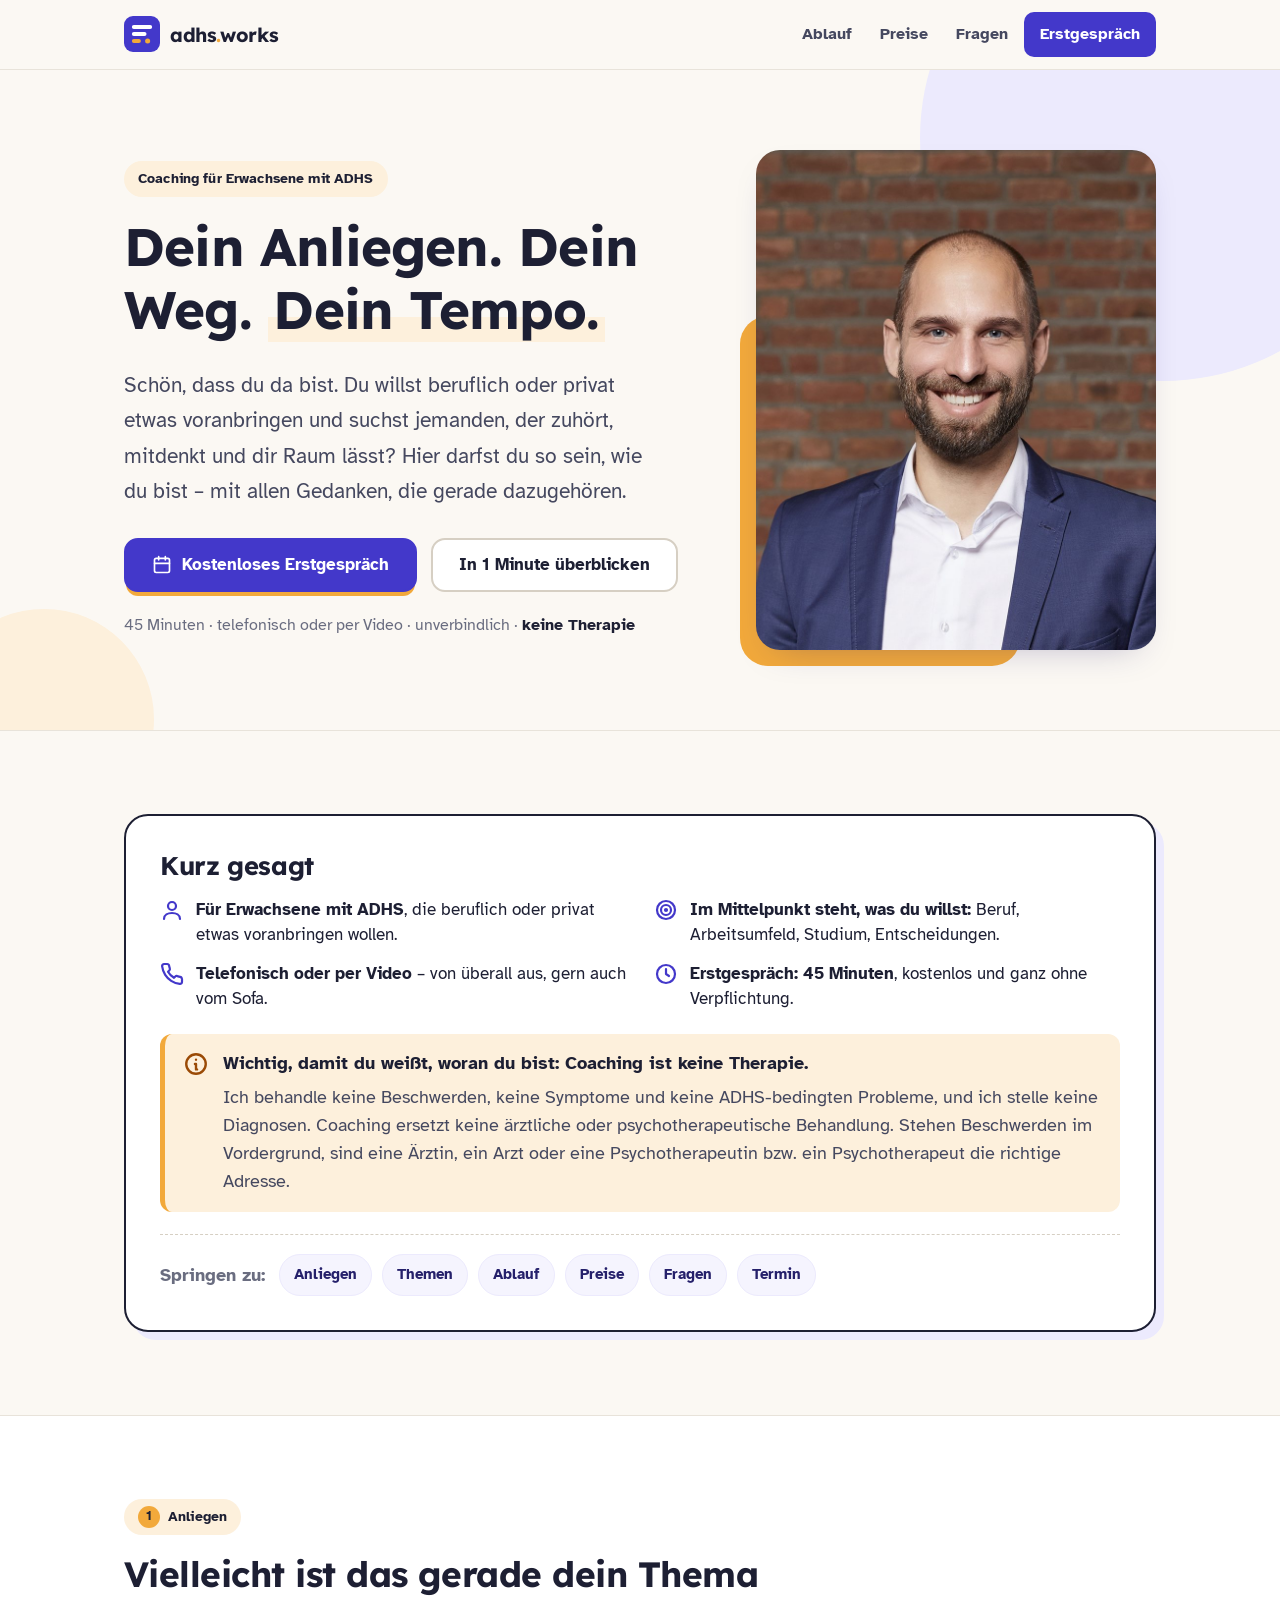
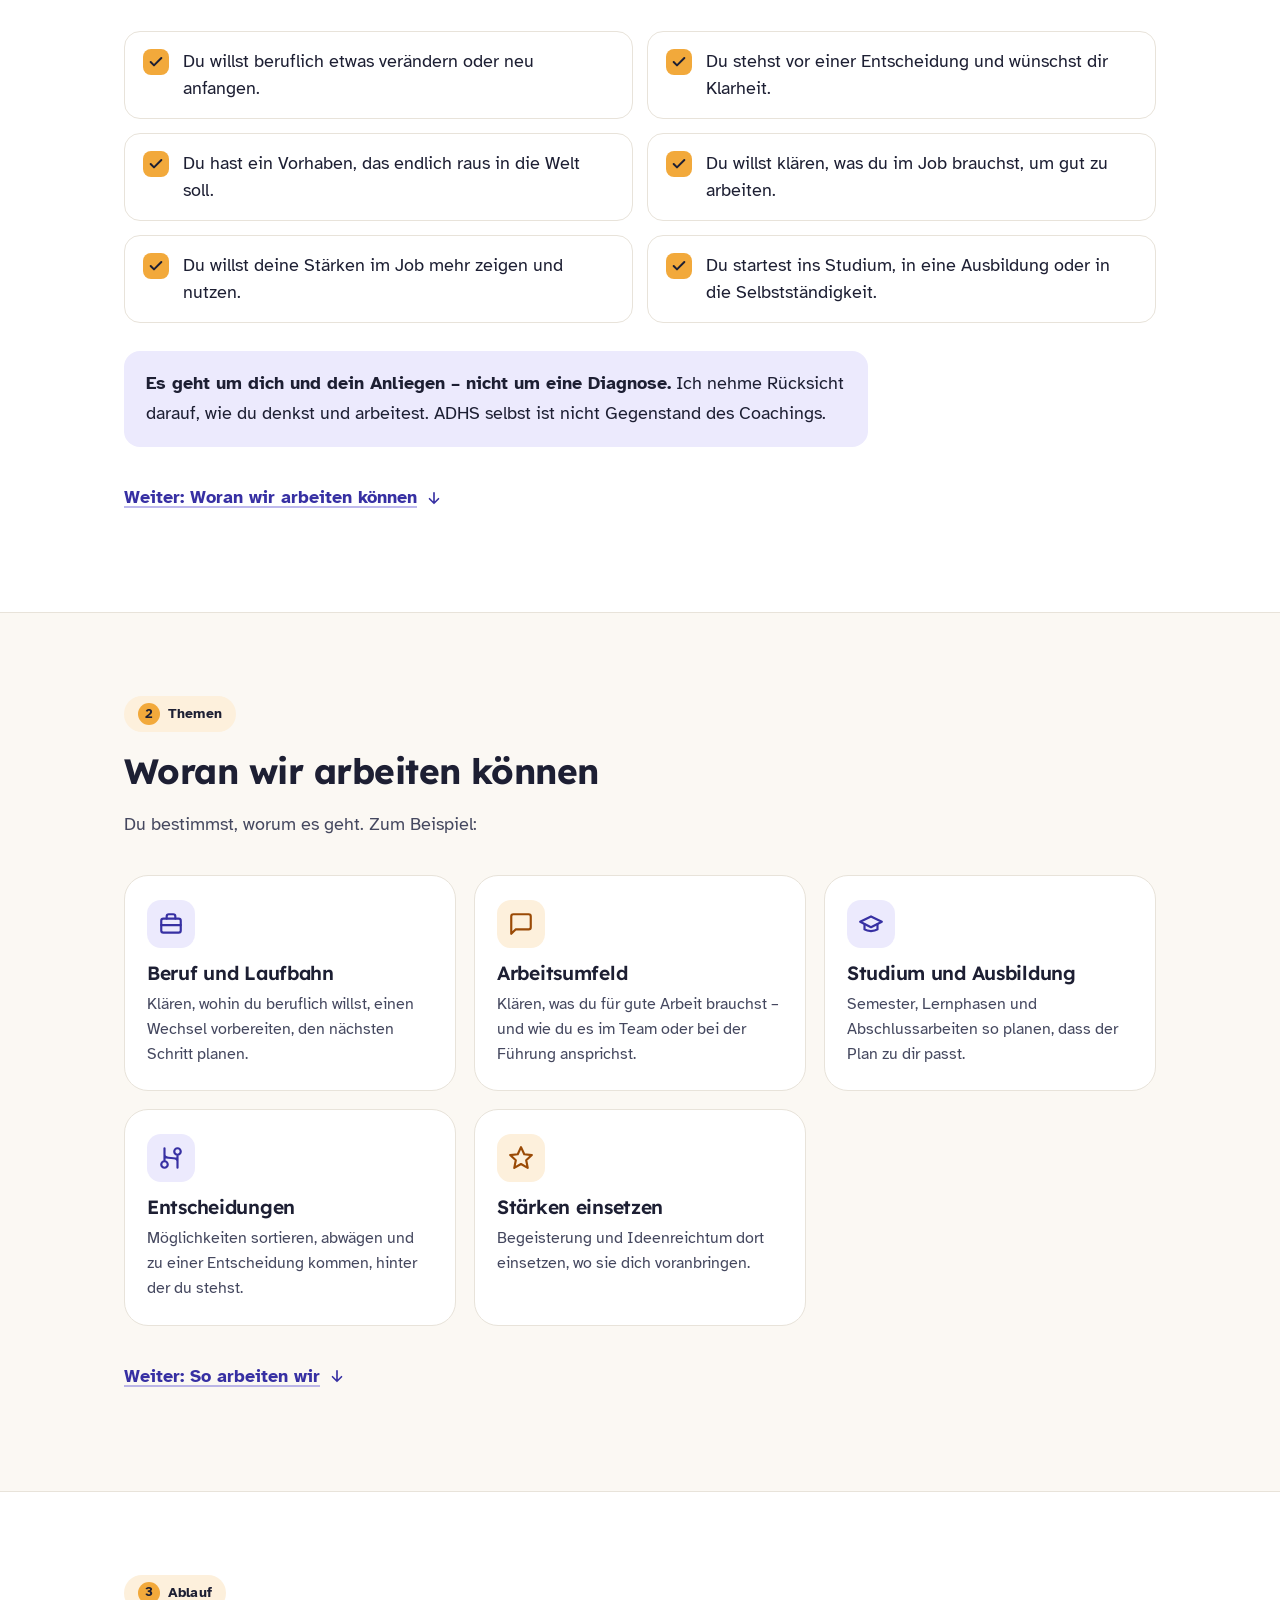
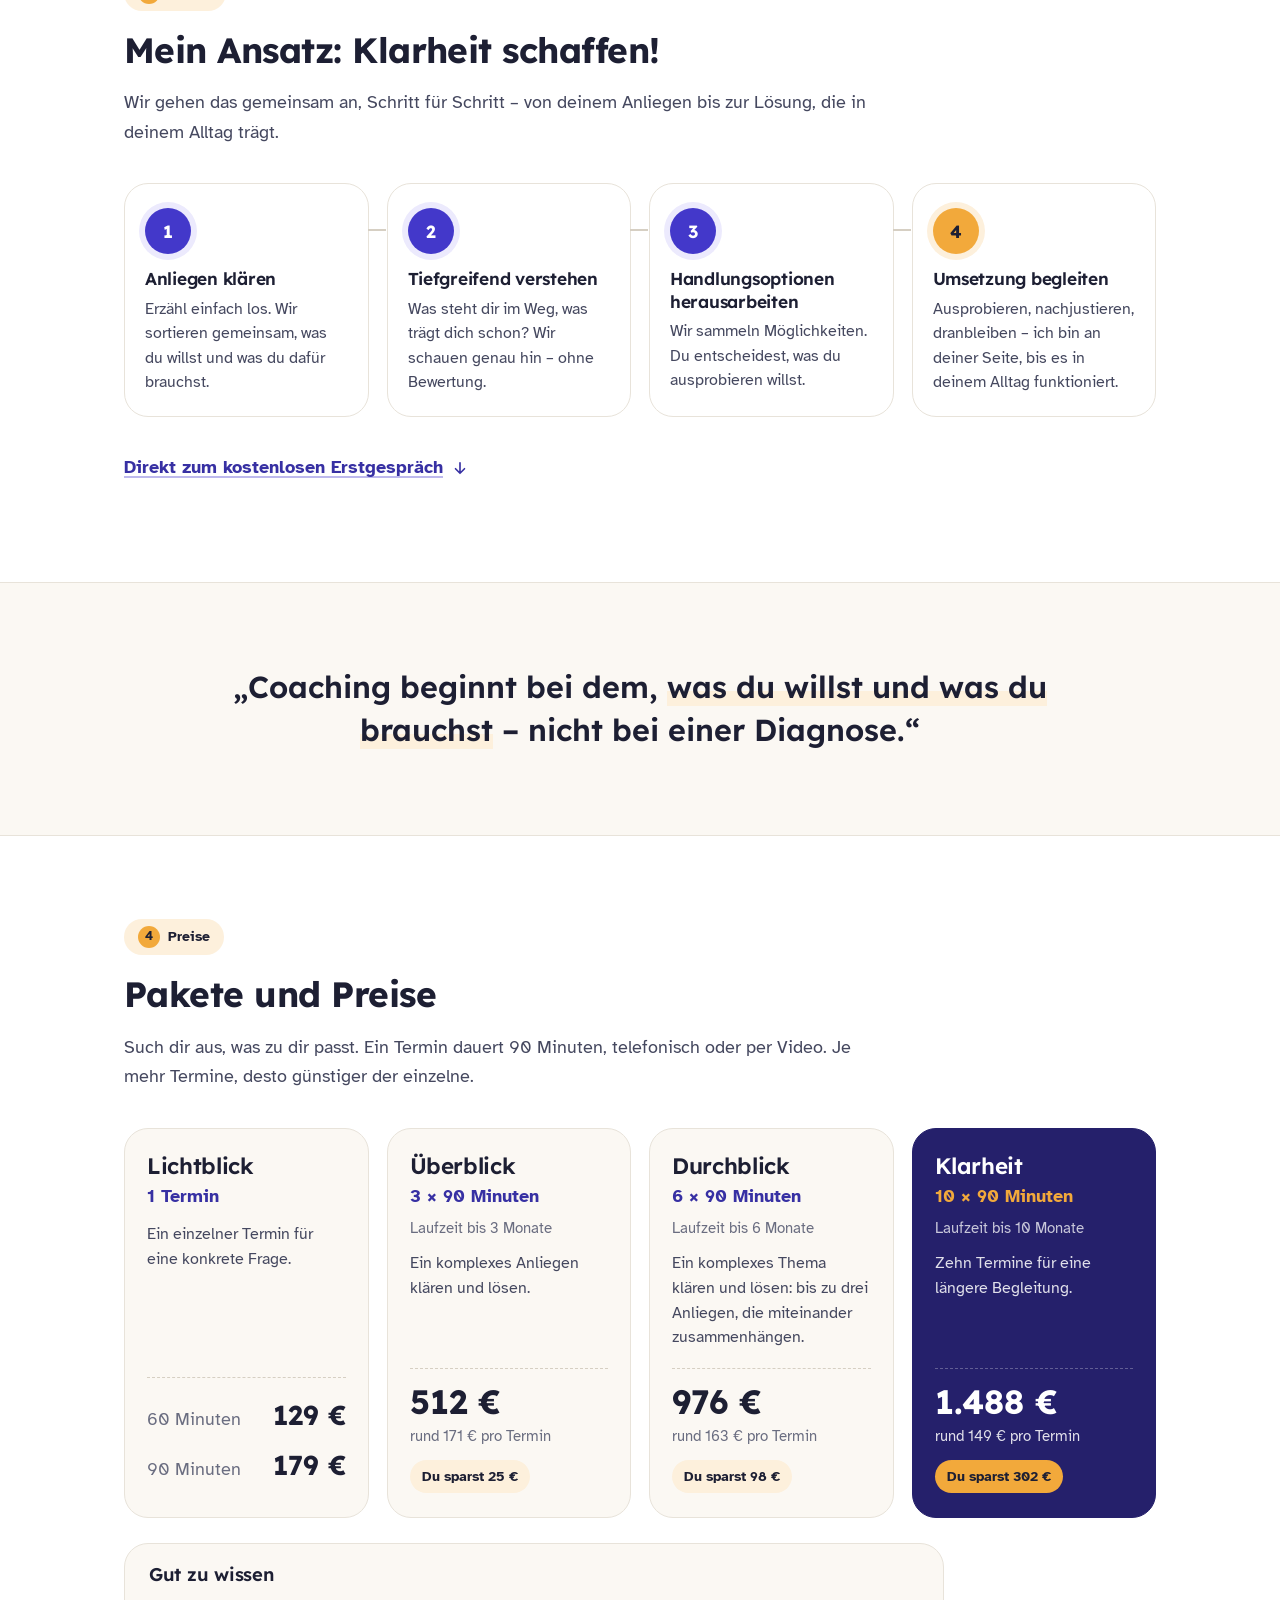
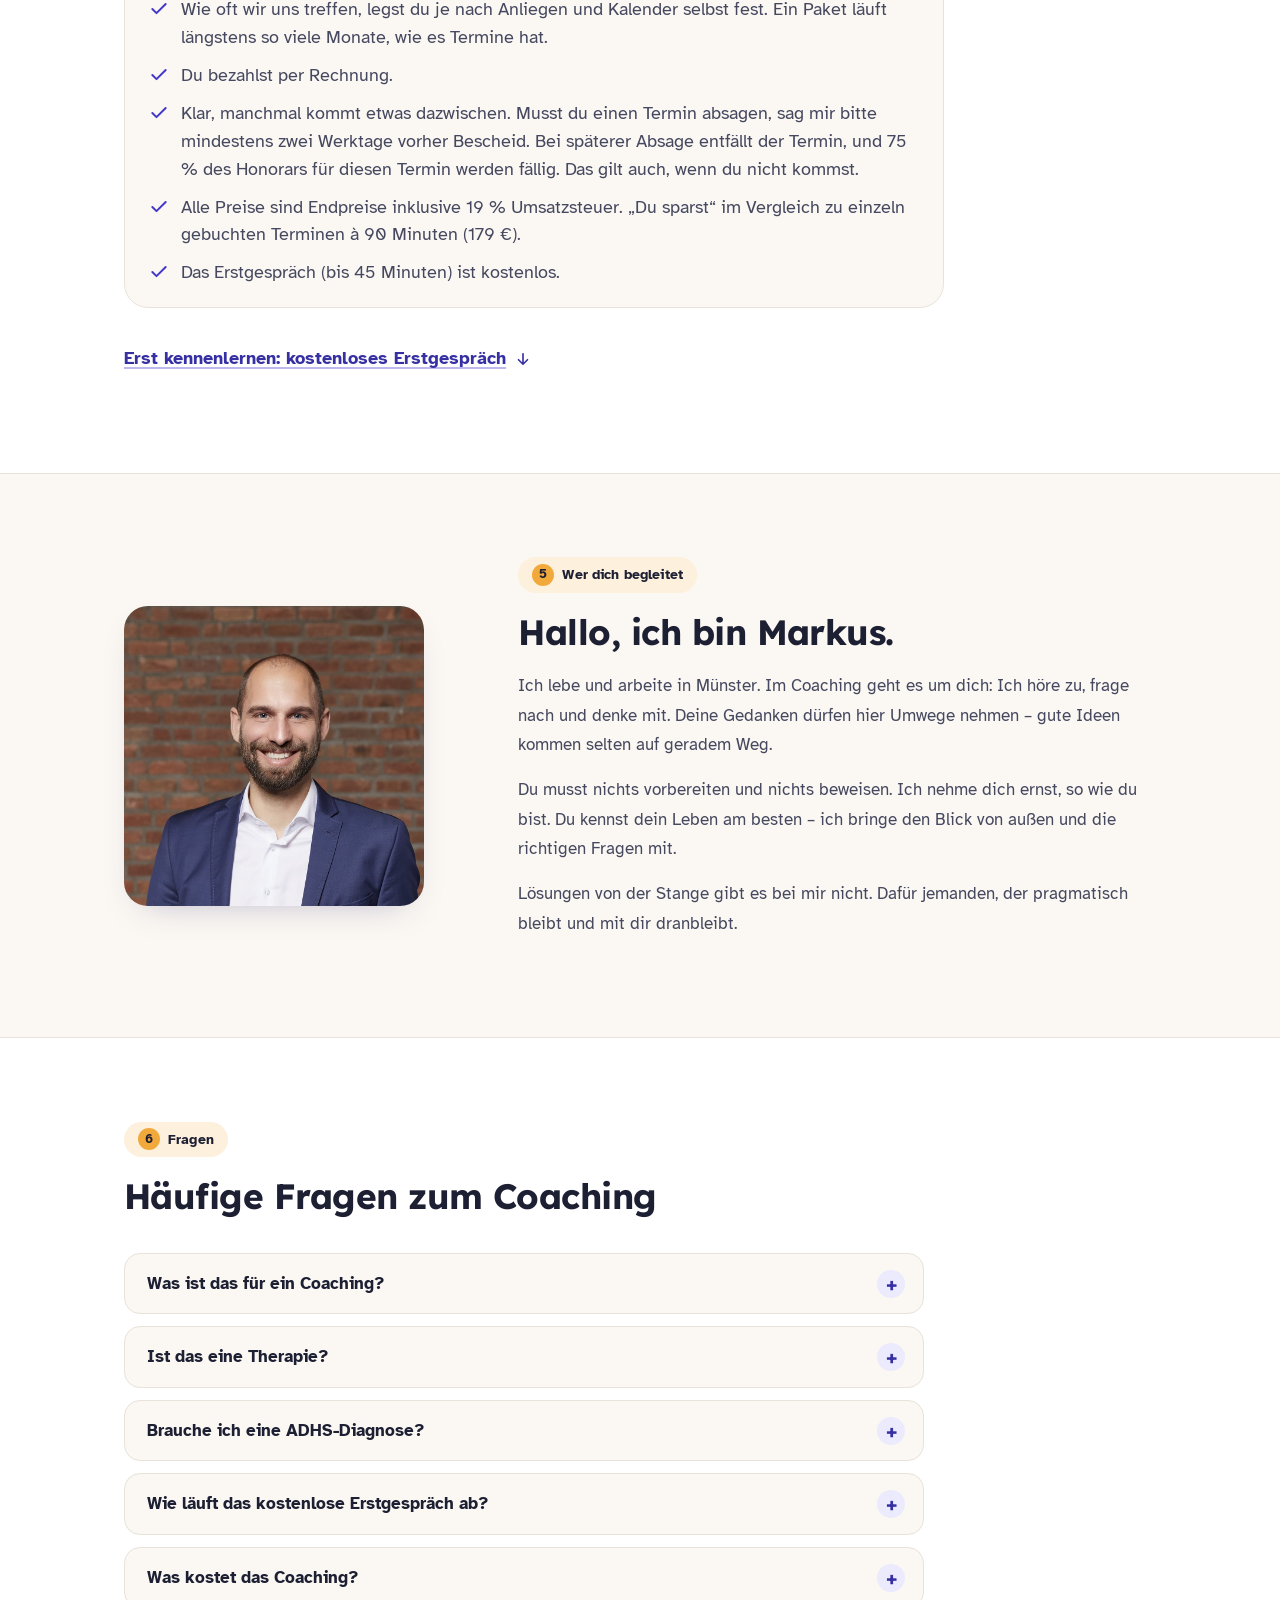
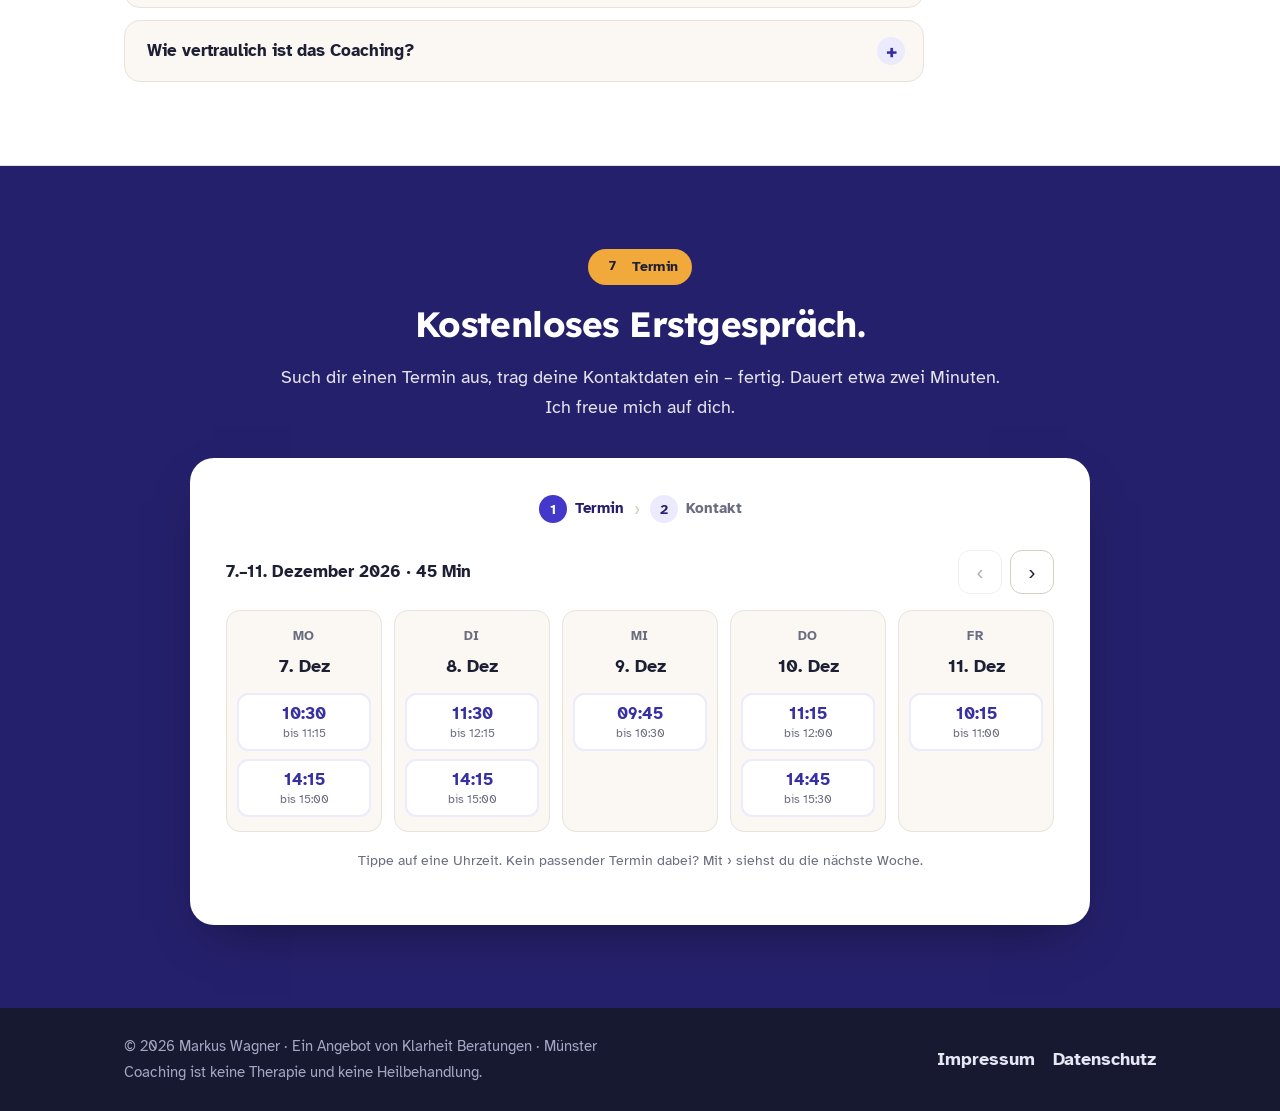
==== commit a169a28c: "Neue Absageregel: 2 Werktage vorher, sonst 75 % Absage bitte mindestens zwei Werktage vor dem Termin" ====
--- a/index.html
+++ b/index.html
@@ -309,7 +309,7 @@
           <ul>
             <li><svg viewBox="0 0 24 24" fill="none" stroke="currentColor" stroke-width="2.4" stroke-linecap="round" stroke-linejoin="round" aria-hidden="true"><path d="M20 6L9 17l-5-5"/></svg><span>Wie oft wir uns treffen, legst du je nach Anliegen und Kalender selbst fest. Ein Paket läuft längstens so viele Monate, wie es Termine hat.</span></li>
             <li><svg viewBox="0 0 24 24" fill="none" stroke="currentColor" stroke-width="2.4" stroke-linecap="round" stroke-linejoin="round" aria-hidden="true"><path d="M20 6L9 17l-5-5"/></svg><span>Du bezahlst per Rechnung.</span></li>
-            <li><svg viewBox="0 0 24 24" fill="none" stroke="currentColor" stroke-width="2.4" stroke-linecap="round" stroke-linejoin="round" aria-hidden="true"><path d="M20 6L9 17l-5-5"/></svg><span>Absagen: Bei Absage am Tag vor dem Termin bis 18 Uhr werden 70 % des Terminpreises fällig, bei Absage am selben Tag oder wenn du nicht erscheinst 100 %.</span></li>
+            <li><svg viewBox="0 0 24 24" fill="none" stroke="currentColor" stroke-width="2.4" stroke-linecap="round" stroke-linejoin="round" aria-hidden="true"><path d="M20 6L9 17l-5-5"/></svg><span>Klar, manchmal kommt etwas dazwischen. Musst du einen Termin absagen, sag mir bitte mindestens zwei Werktage vorher Bescheid. Bei späterer Absage entfällt der Termin, und 75 % des Honorars für diesen Termin werden fällig. Das gilt auch, wenn du nicht kommst.</span></li>
             <li><svg viewBox="0 0 24 24" fill="none" stroke="currentColor" stroke-width="2.4" stroke-linecap="round" stroke-linejoin="round" aria-hidden="true"><path d="M20 6L9 17l-5-5"/></svg><span>Alle Preise sind Endpreise inklusive 19 % Umsatzsteuer. „Du sparst“ im Vergleich zu einzeln gebuchten Terminen à 90 Minuten (179 €).</span></li>
             <li><svg viewBox="0 0 24 24" fill="none" stroke="currentColor" stroke-width="2.4" stroke-linecap="round" stroke-linejoin="round" aria-hidden="true"><path d="M20 6L9 17l-5-5"/></svg><span>Das Erstgespräch (bis 45 Minuten) ist kostenlos.</span></li>
           </ul>
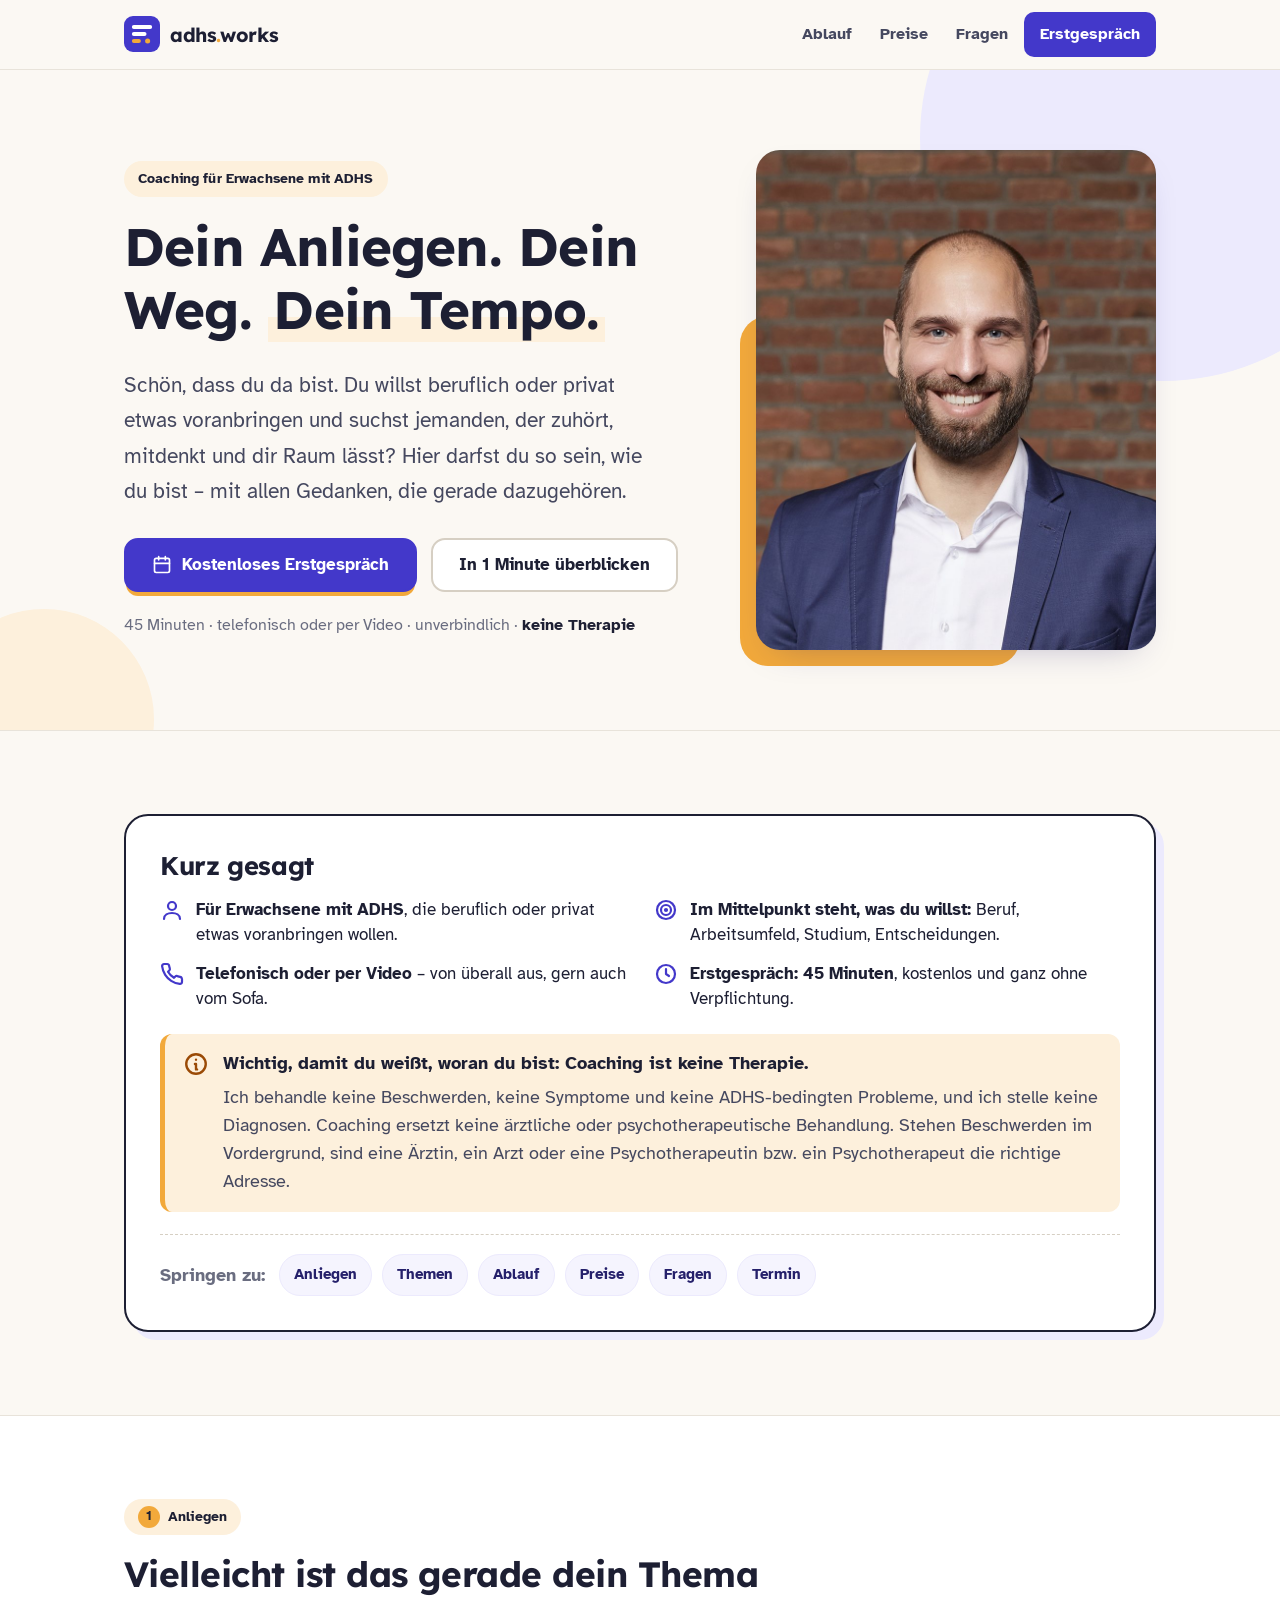
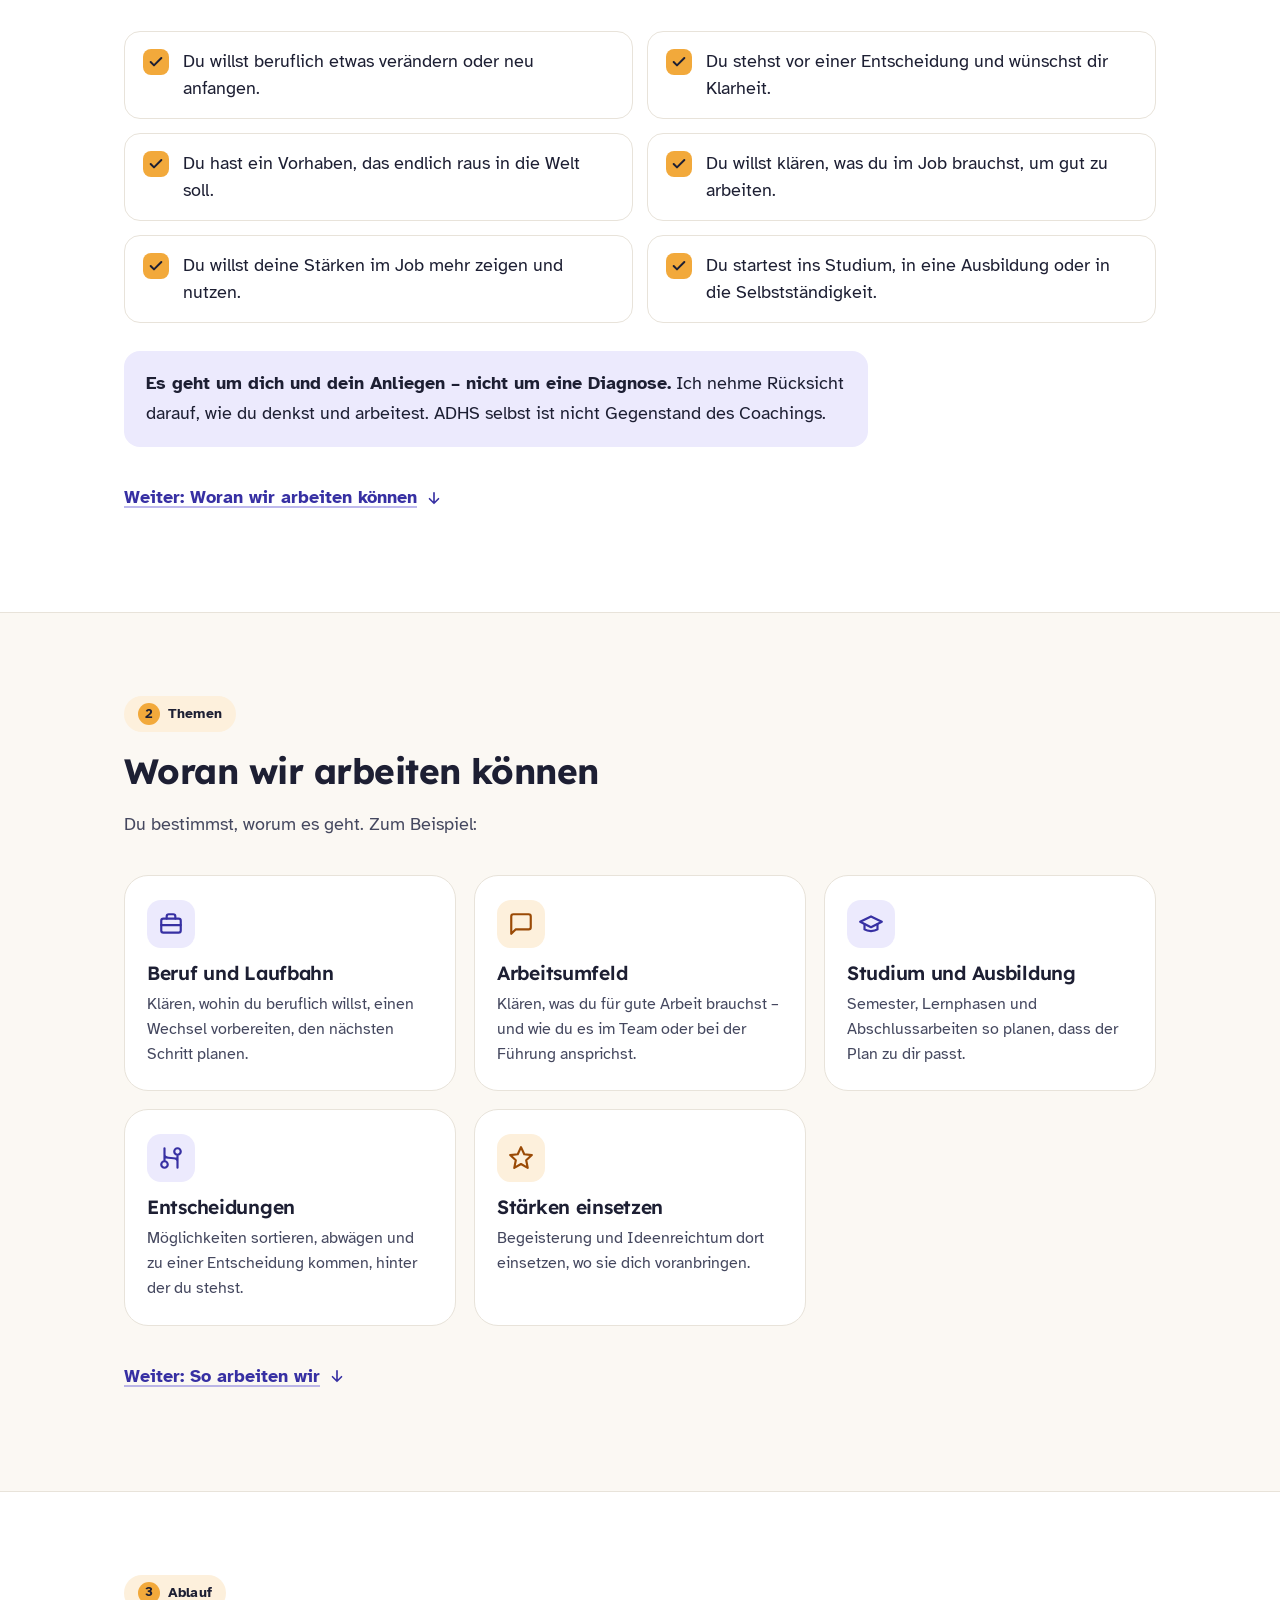
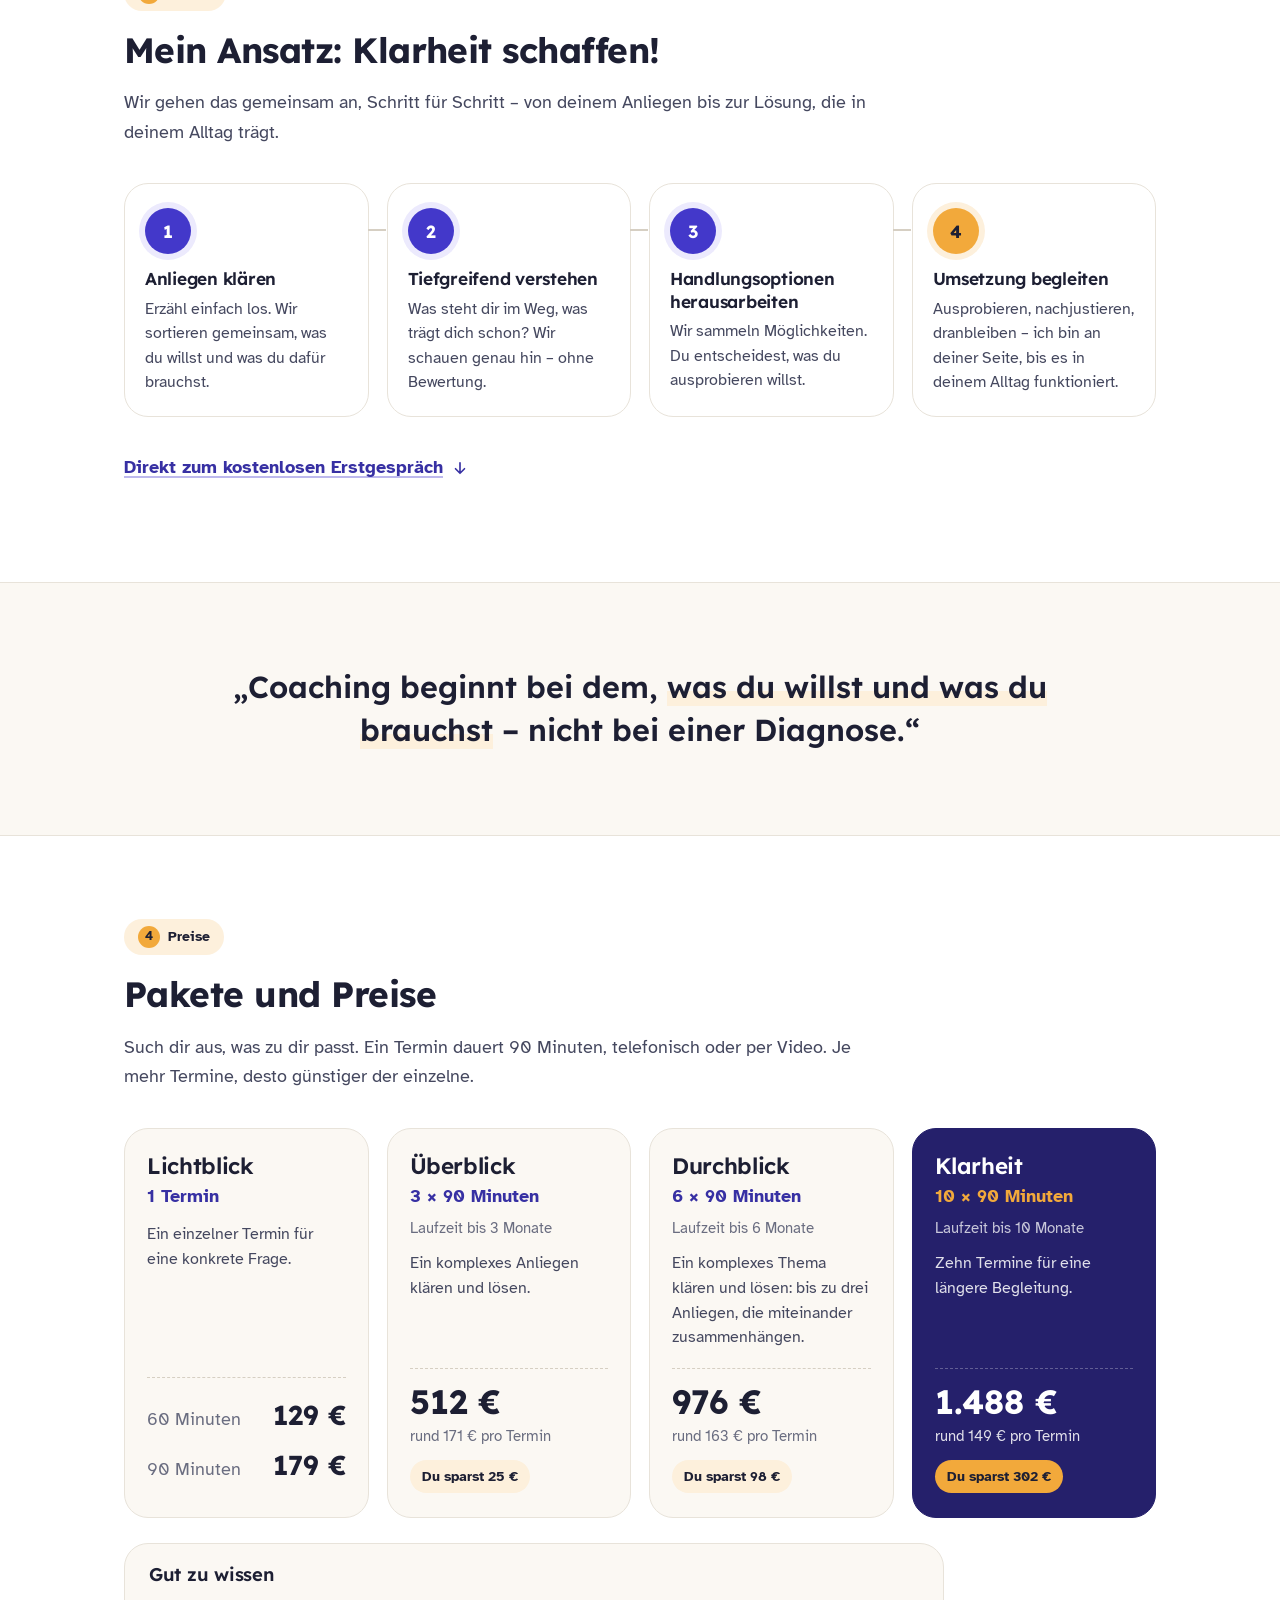
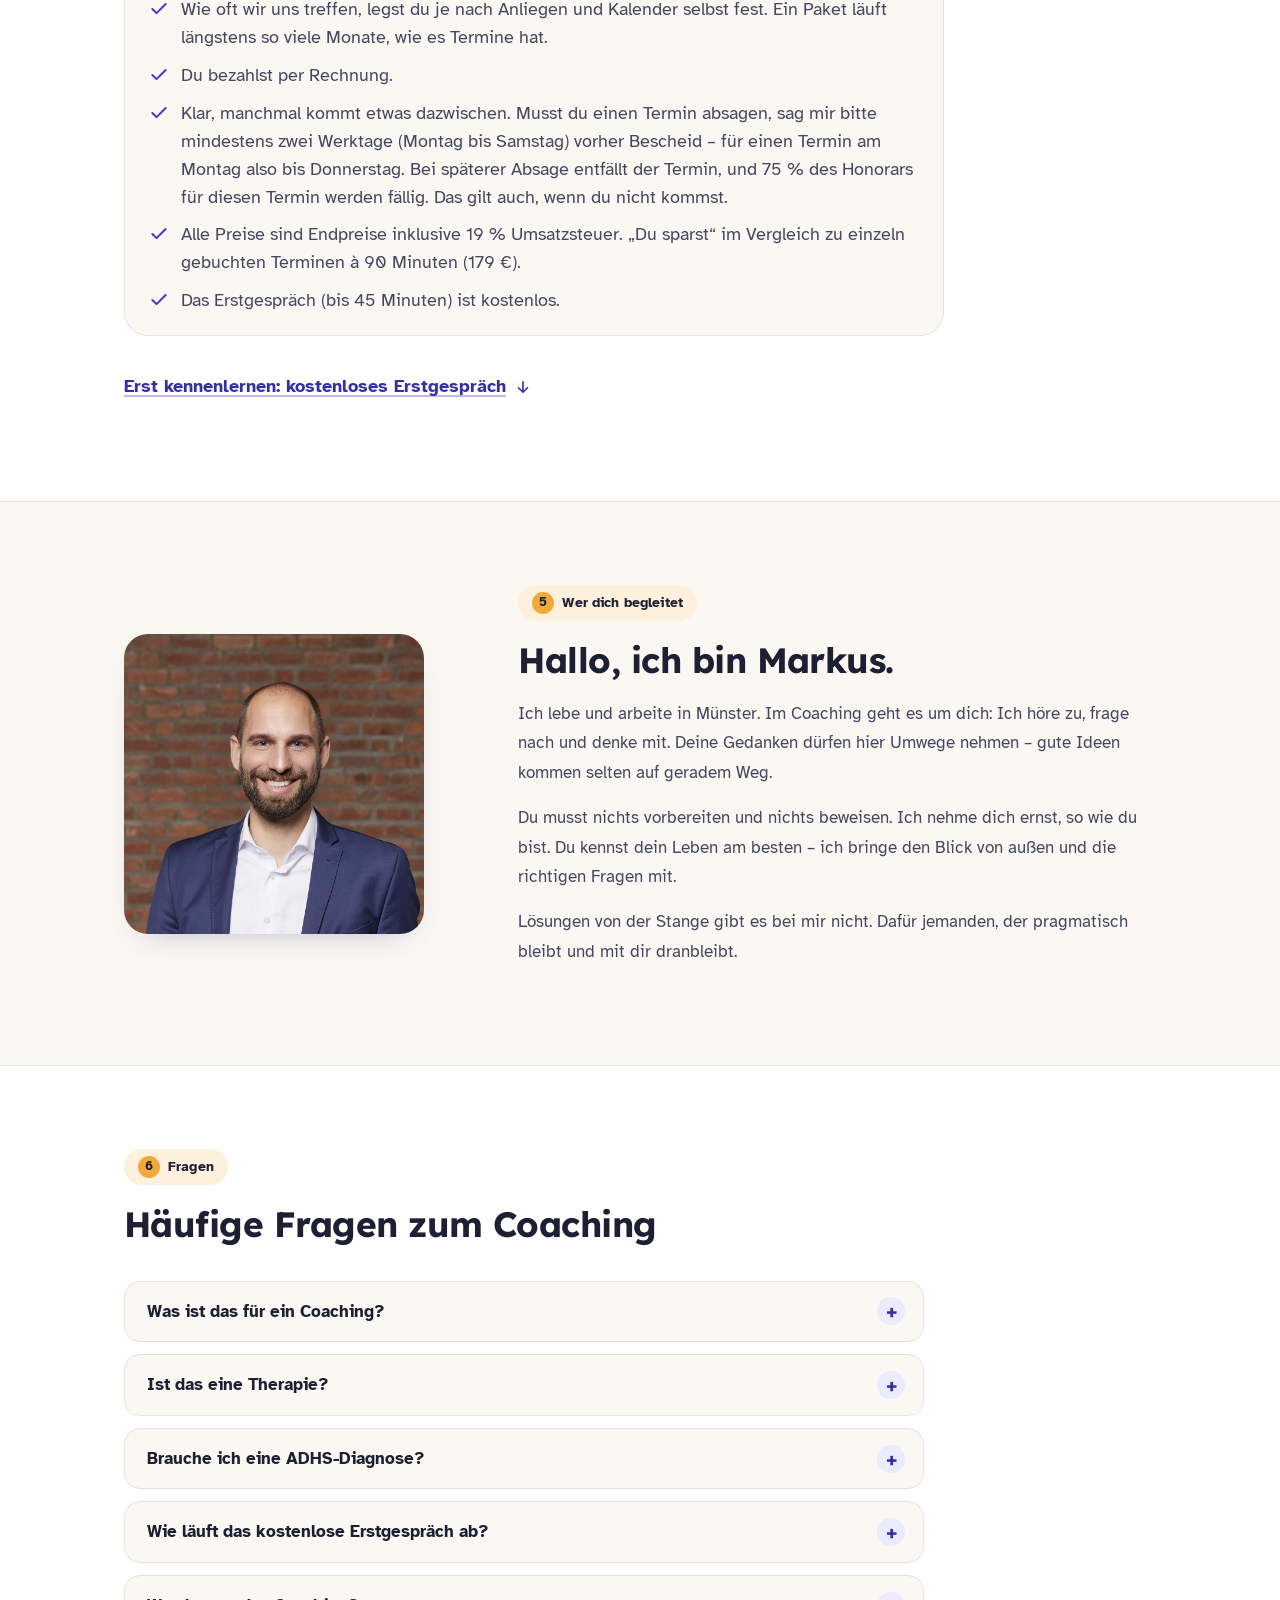
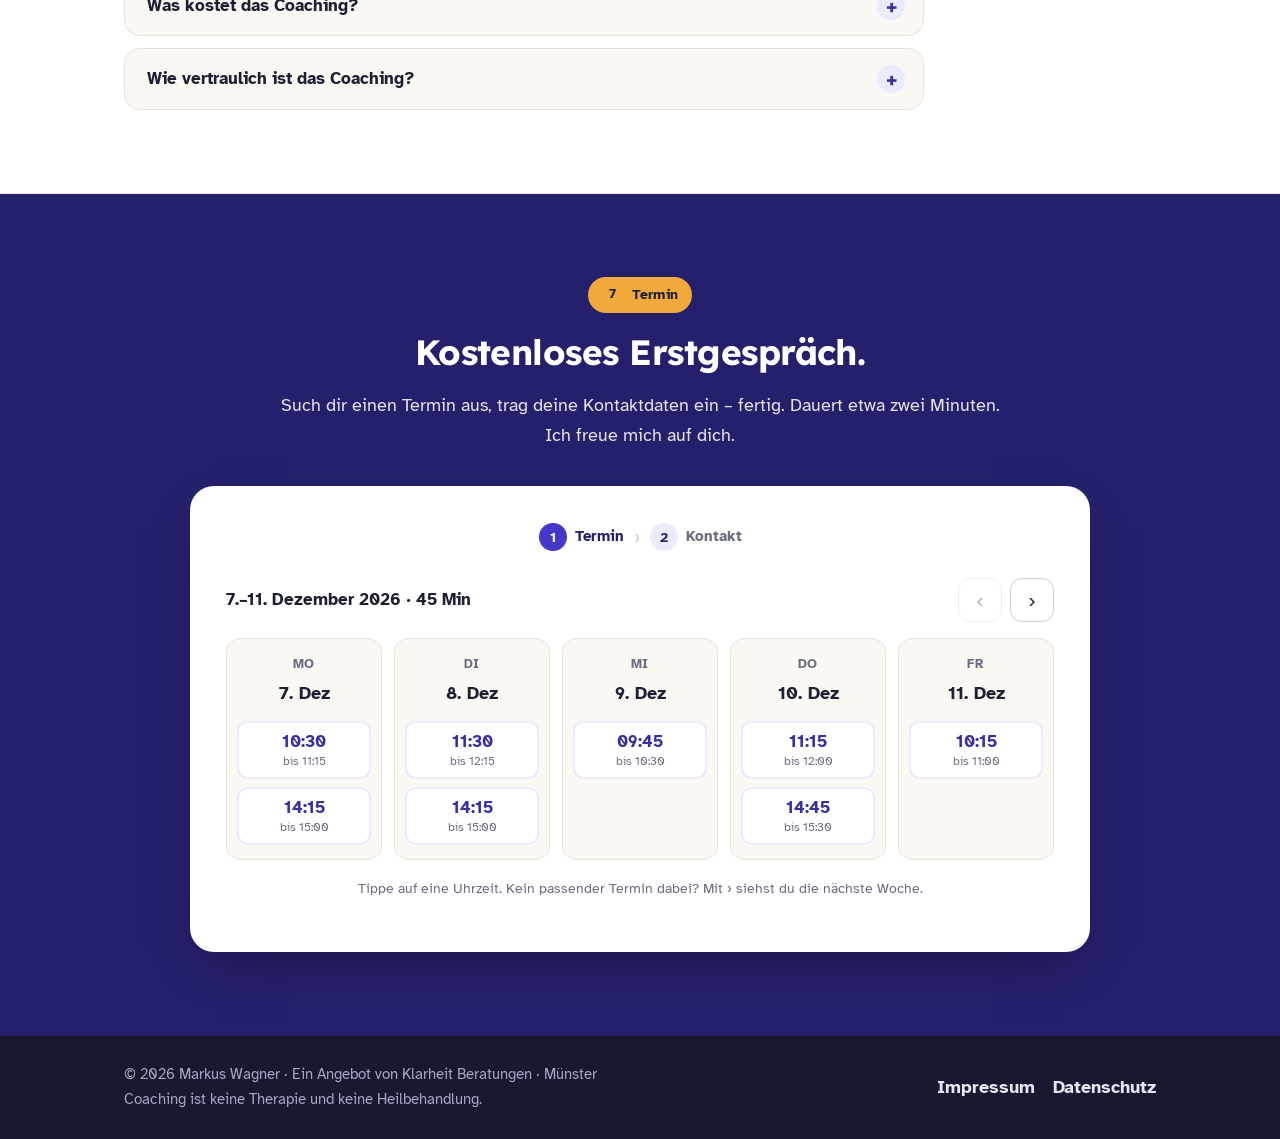
==== commit 73a0be04: "Absageregel: Werktage einschließlich Samstag, mit Beispiel Co-Authored-By: Claude Opus 5.5 <noreply@" ====
--- a/index.html
+++ b/index.html
@@ -309,7 +309,7 @@
           <ul>
             <li><svg viewBox="0 0 24 24" fill="none" stroke="currentColor" stroke-width="2.4" stroke-linecap="round" stroke-linejoin="round" aria-hidden="true"><path d="M20 6L9 17l-5-5"/></svg><span>Wie oft wir uns treffen, legst du je nach Anliegen und Kalender selbst fest. Ein Paket läuft längstens so viele Monate, wie es Termine hat.</span></li>
             <li><svg viewBox="0 0 24 24" fill="none" stroke="currentColor" stroke-width="2.4" stroke-linecap="round" stroke-linejoin="round" aria-hidden="true"><path d="M20 6L9 17l-5-5"/></svg><span>Du bezahlst per Rechnung.</span></li>
-            <li><svg viewBox="0 0 24 24" fill="none" stroke="currentColor" stroke-width="2.4" stroke-linecap="round" stroke-linejoin="round" aria-hidden="true"><path d="M20 6L9 17l-5-5"/></svg><span>Klar, manchmal kommt etwas dazwischen. Musst du einen Termin absagen, sag mir bitte mindestens zwei Werktage vorher Bescheid. Bei späterer Absage entfällt der Termin, und 75 % des Honorars für diesen Termin werden fällig. Das gilt auch, wenn du nicht kommst.</span></li>
+            <li><svg viewBox="0 0 24 24" fill="none" stroke="currentColor" stroke-width="2.4" stroke-linecap="round" stroke-linejoin="round" aria-hidden="true"><path d="M20 6L9 17l-5-5"/></svg><span>Klar, manchmal kommt etwas dazwischen. Musst du einen Termin absagen, sag mir bitte mindestens zwei Werktage (Montag bis Samstag) vorher Bescheid – für einen Termin am Montag also bis Donnerstag. Bei späterer Absage entfällt der Termin, und 75 % des Honorars für diesen Termin werden fällig. Das gilt auch, wenn du nicht kommst.</span></li>
             <li><svg viewBox="0 0 24 24" fill="none" stroke="currentColor" stroke-width="2.4" stroke-linecap="round" stroke-linejoin="round" aria-hidden="true"><path d="M20 6L9 17l-5-5"/></svg><span>Alle Preise sind Endpreise inklusive 19 % Umsatzsteuer. „Du sparst“ im Vergleich zu einzeln gebuchten Terminen à 90 Minuten (179 €).</span></li>
             <li><svg viewBox="0 0 24 24" fill="none" stroke="currentColor" stroke-width="2.4" stroke-linecap="round" stroke-linejoin="round" aria-hidden="true"><path d="M20 6L9 17l-5-5"/></svg><span>Das Erstgespräch (bis 45 Minuten) ist kostenlos.</span></li>
           </ul>
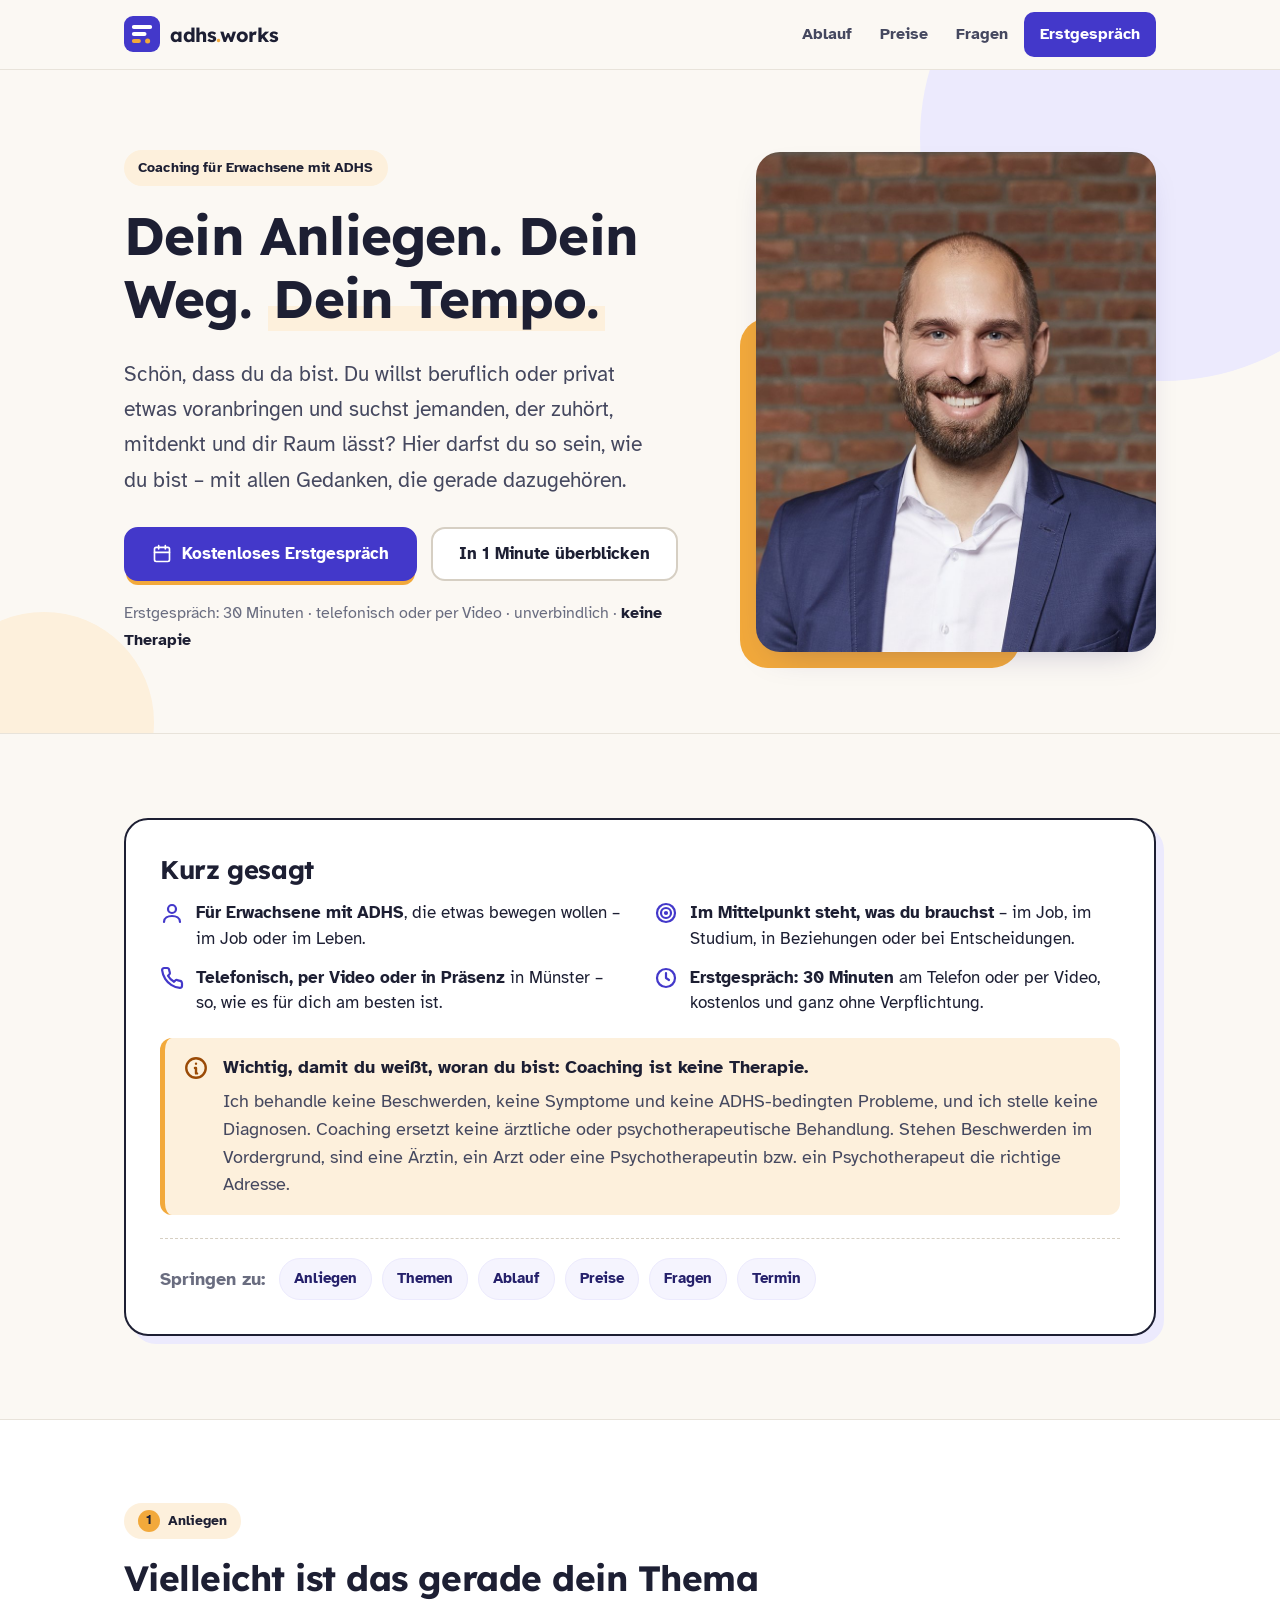
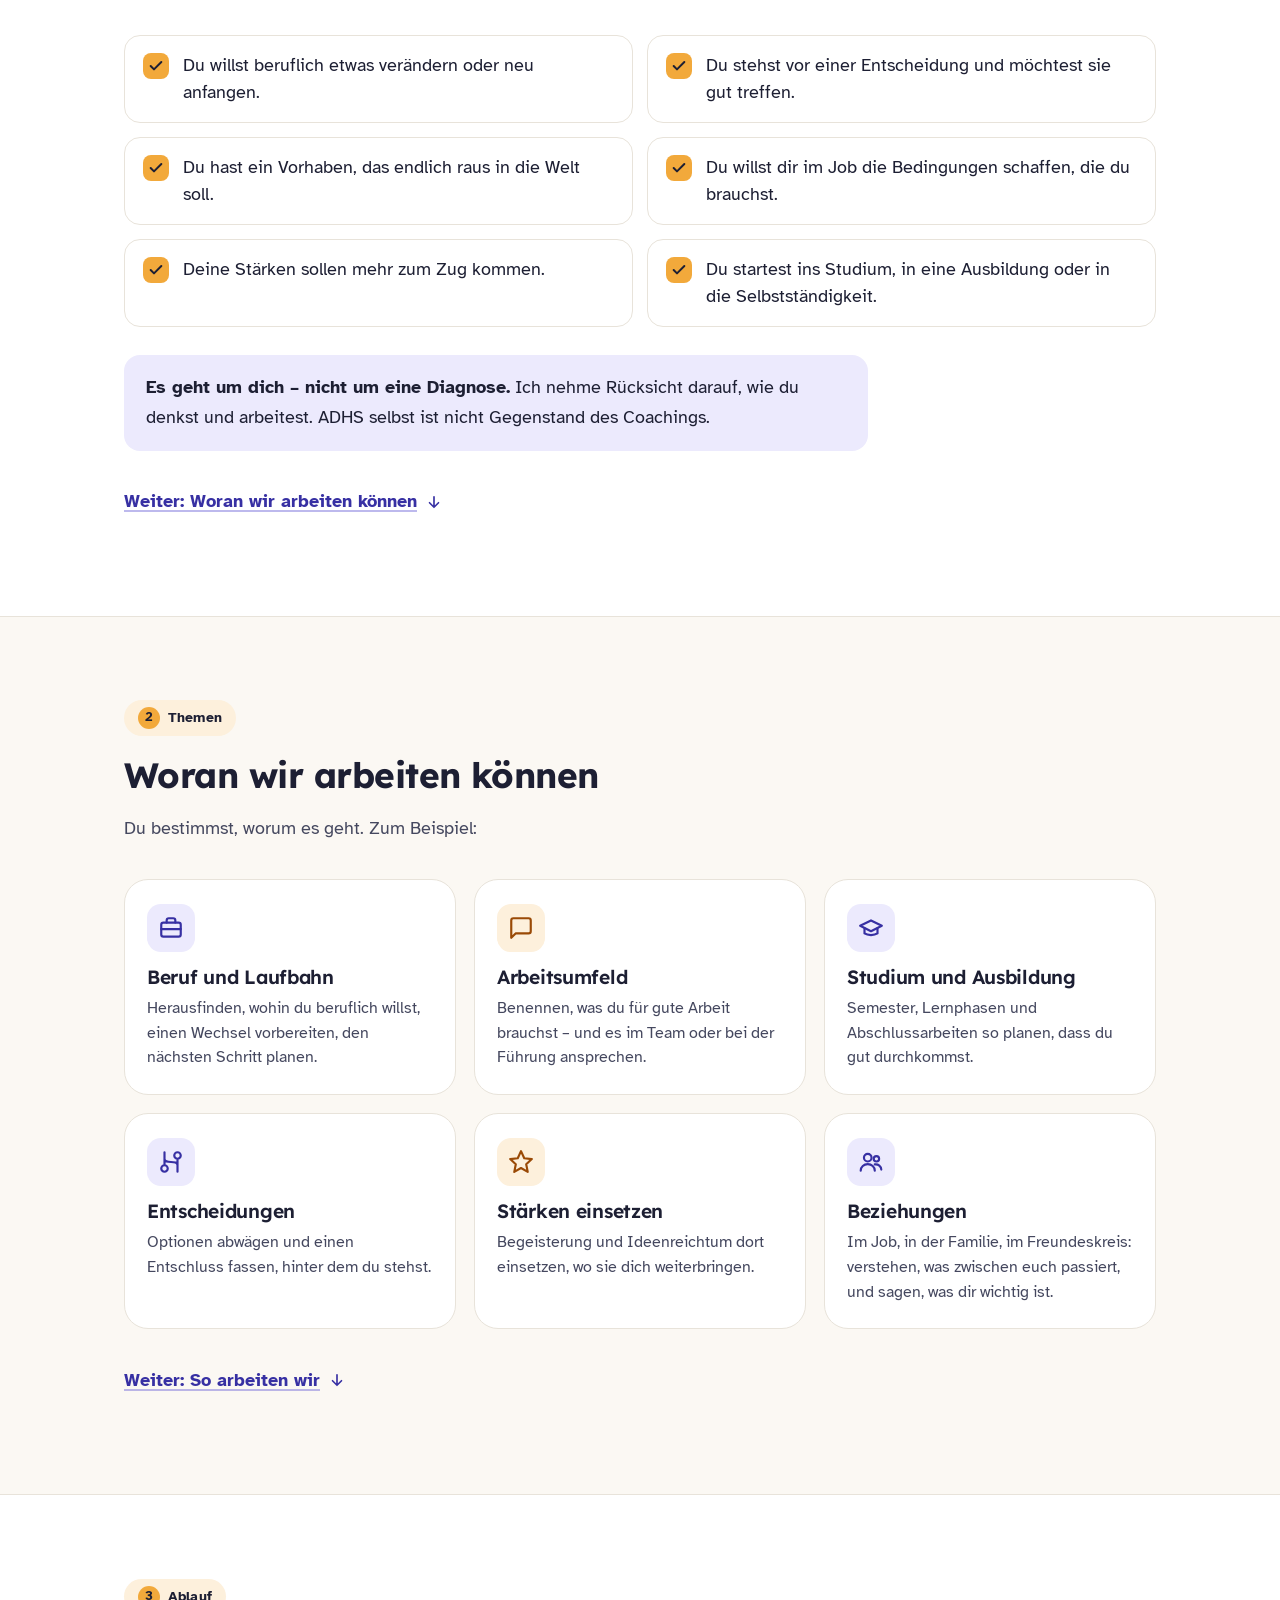
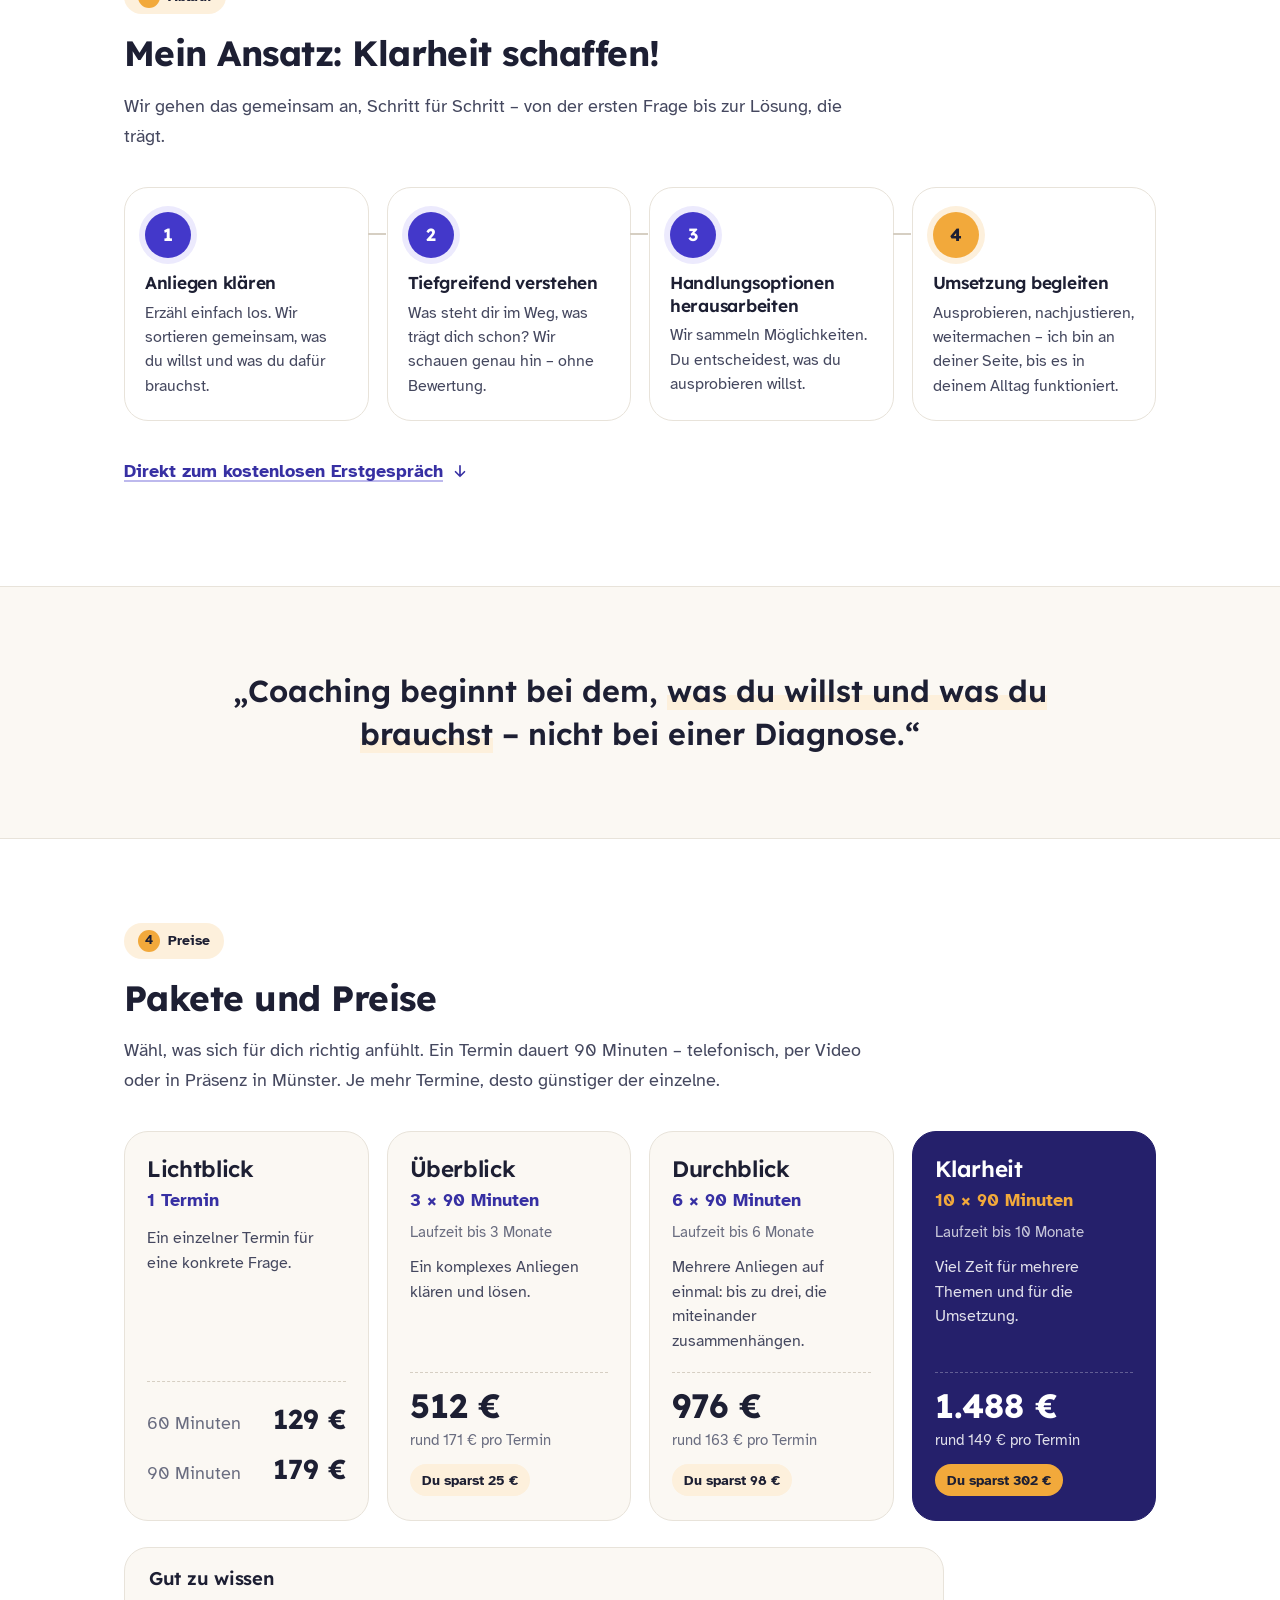
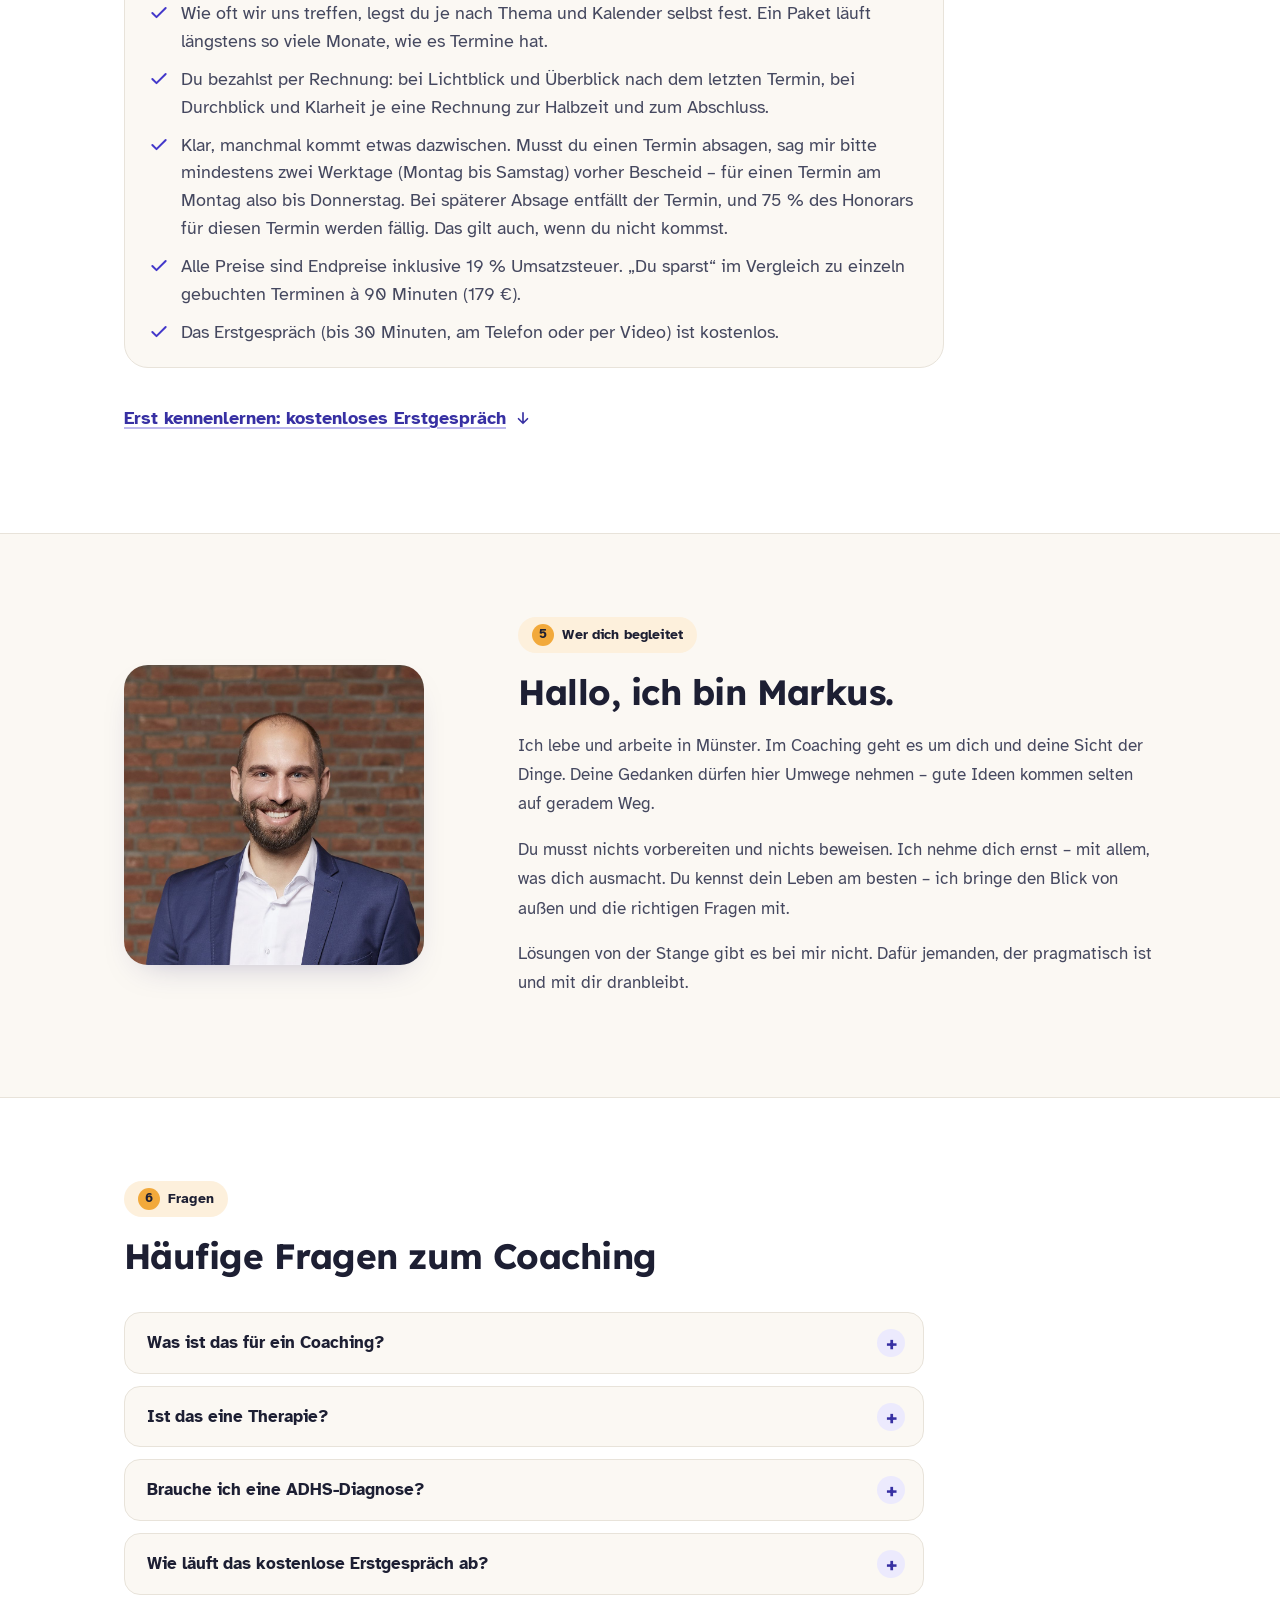
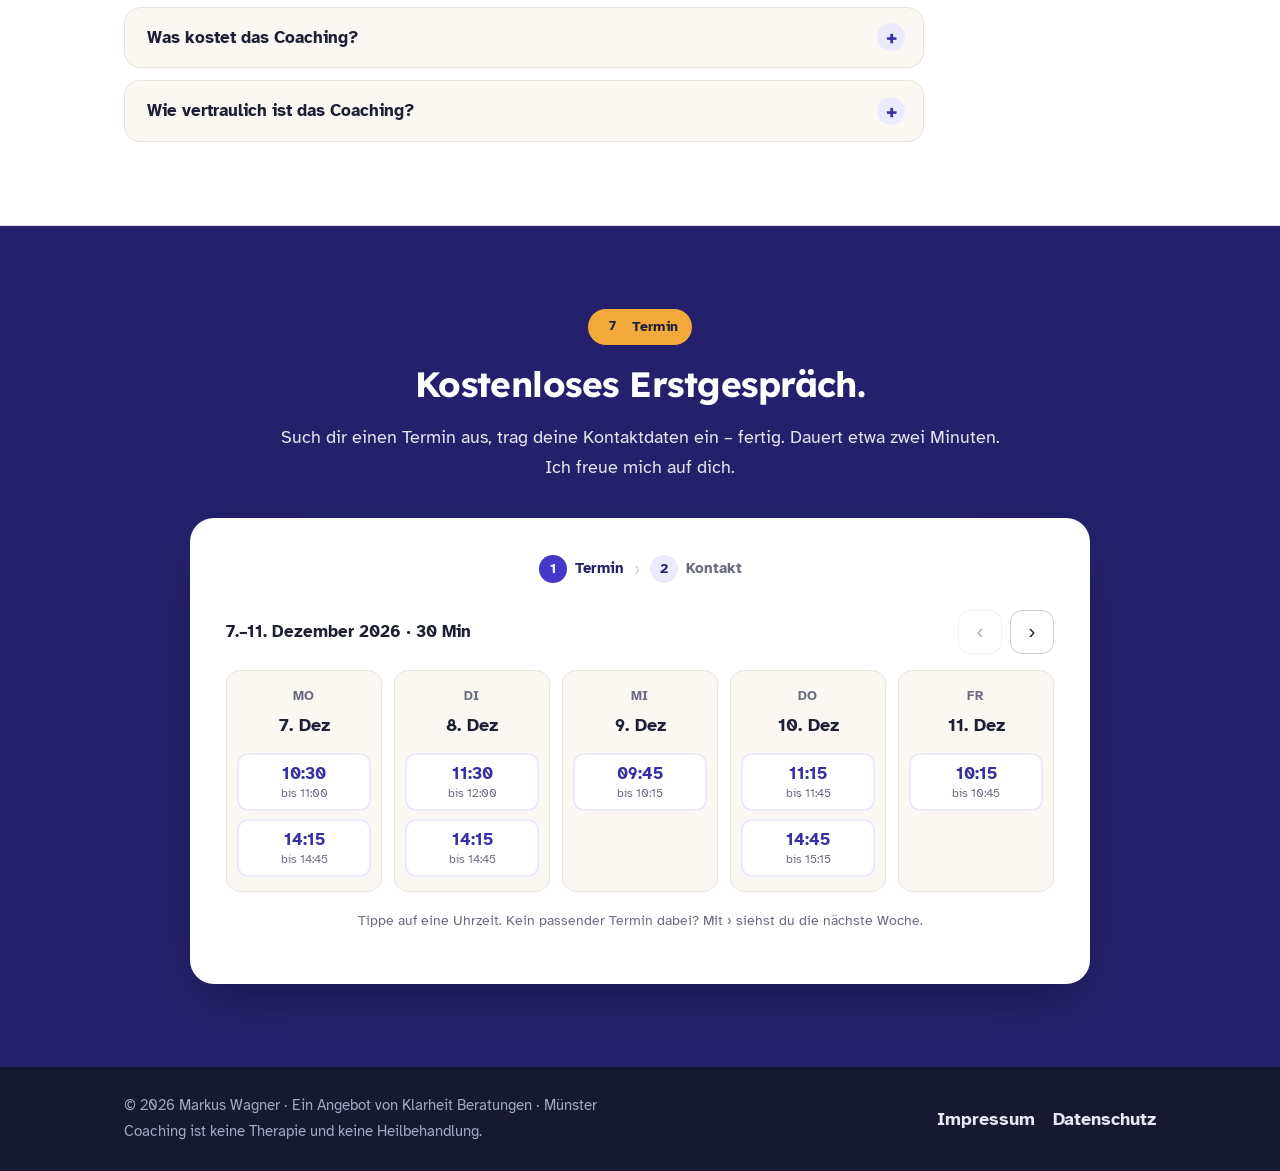
==== commit 8dbeb5c9: "Texte geglättet, Präsenz, Beziehungen, Erstgespräch 30 Minuten Wortwiederholungen reduziert (voranbr" ====
--- a/index.html
+++ b/index.html
@@ -3,14 +3,14 @@
 <head>
   <meta charset="utf-8" />
   <meta name="viewport" content="width=device-width, initial-scale=1" />
-  <title>Coaching für Erwachsene mit ADHS – telefonisch und per Video | adhs.works</title>
-  <meta name="description" content="Coaching für Erwachsene mit ADHS zu Beruf, Studium und Entscheidungen – ausgehend von dem, was du willst. Keine Therapie. Erstgespräch kostenlos." />
+  <title>Coaching für Erwachsene mit ADHS – online und in Münster | adhs.works</title>
+  <meta name="description" content="Coaching für Erwachsene mit ADHS zu Beruf, Beziehungen und Entscheidungen – ausgehend von dem, was du brauchst. Online oder in Münster. Keine Therapie." />
   <link rel="canonical" href="https://adhs.works/" />
   <meta property="og:type" content="website" />
   <meta property="og:title" content="Coaching für Erwachsene mit ADHS – adhs.works" />
-  <meta property="og:description" content="Beruf, Studium und Entscheidungen – ausgehend von dem, was du willst und brauchst. Keine Therapie. Telefonisch oder per Video, Erstgespräch kostenlos." />
+  <meta property="og:description" content="Beruf, Beziehungen und Entscheidungen – ausgehend von dem, was du brauchst. Keine Therapie. Online oder in Münster, Erstgespräch kostenlos." />
   <meta property="og:url" content="https://adhs.works/" />
-  <meta property="og:image" content="https://adhs.works/assets/img/og-image.png?v=4" />
+  <meta property="og:image" content="https://adhs.works/assets/img/og-image.png?v=5" />
   <meta property="og:locale" content="de_DE" />
   <meta property="og:site_name" content="adhs.works" />
   <meta name="theme-color" content="#fbf8f3" />
@@ -37,11 +37,11 @@
         "name": "Coaching für Erwachsene mit ADHS",
         "serviceType": "Coaching",
         "url": "https://adhs.works/",
-        "description": "Coaching für Erwachsene mit ADHS zu beruflichen und persönlichen Anliegen: Beruf, Arbeitsumfeld, Studium, Entscheidungen, Stärken. Keine Therapie und keine Heilbehandlung. Telefonisch oder per Videokonferenz.",
+        "description": "Coaching für Erwachsene mit ADHS zu beruflichen und persönlichen Anliegen: Beruf, Arbeitsumfeld, Studium, Entscheidungen, Stärken, Beziehungen. Keine Therapie und keine Heilbehandlung. Telefonisch, per Videokonferenz oder in Präsenz in Münster.",
         "provider": { "@id": "https://adhs.works/#person" },
         "areaServed": { "@type": "Country", "name": "Deutschland" },
         "audience": { "@type": "PeopleAudience", "audienceType": "Erwachsene mit ADHS" },
-        "availableChannel": { "@type": "ServiceChannel", "serviceUrl": "https://adhs.works/#erstgespraech", "name": "Telefon oder Videokonferenz" }
+        "availableChannel": { "@type": "ServiceChannel", "serviceUrl": "https://adhs.works/#erstgespraech", "name": "Telefon, Videokonferenz oder in Präsenz in Münster" }
       },
       {
         "@type": "Person",
@@ -93,7 +93,7 @@
               </a>
               <a class="btn btn-ghost" href="#kurz">In 1 Minute überblicken</a>
             </div>
-            <p class="hero-note">45 Minuten · telefonisch oder per Video · unverbindlich · <strong>keine Therapie</strong></p>
+            <p class="hero-note">Erstgespräch: 30 Minuten · telefonisch oder per Video · unverbindlich · <strong>keine Therapie</strong></p>
           </div>
           <div class="hero-media">
             <img class="hero-photo" src="assets/img/portrait.jpg" fetchpriority="high" width="1100" height="1018" alt="Markus Wagner, Coach" />
@@ -110,19 +110,19 @@
           <ul class="tldr-list">
             <li>
               <svg viewBox="0 0 24 24" fill="none" stroke="currentColor" stroke-width="2.2" stroke-linecap="round" stroke-linejoin="round" aria-hidden="true"><circle cx="12" cy="8" r="4"/><path d="M4 21c0-4 4-6 8-6s8 2 8 6"/></svg>
-              <span><strong>Für Erwachsene mit ADHS</strong>, die beruflich oder privat etwas voranbringen wollen.</span>
+              <span><strong>Für Erwachsene mit ADHS</strong>, die etwas bewegen wollen – im Job oder im Leben.</span>
             </li>
             <li>
               <svg viewBox="0 0 24 24" fill="none" stroke="currentColor" stroke-width="2.2" stroke-linecap="round" stroke-linejoin="round" aria-hidden="true"><circle cx="12" cy="12" r="9"/><circle cx="12" cy="12" r="5"/><circle cx="12" cy="12" r="1"/></svg>
-              <span><strong>Im Mittelpunkt steht, was du willst:</strong> Beruf, Arbeitsumfeld, Studium, Entscheidungen.</span>
+              <span><strong>Im Mittelpunkt steht, was du brauchst</strong> – im Job, im Studium, in Beziehungen oder bei Entscheidungen.</span>
             </li>
             <li>
               <svg viewBox="0 0 24 24" fill="none" stroke="currentColor" stroke-width="2.2" stroke-linecap="round" stroke-linejoin="round" aria-hidden="true"><path d="M22 16.9v3a2 2 0 0 1-2.2 2 19.8 19.8 0 0 1-8.6-3.1 19.5 19.5 0 0 1-6-6A19.8 19.8 0 0 1 2.1 4.2 2 2 0 0 1 4.1 2h3a2 2 0 0 1 2 1.7c.1.9.4 1.8.7 2.7a2 2 0 0 1-.5 2.1L8 9.8a16 16 0 0 0 6 6l1.3-1.3a2 2 0 0 1 2.1-.4c.9.3 1.8.6 2.7.7a2 2 0 0 1 1.7 2z"/></svg>
-              <span><strong>Telefonisch oder per Video</strong> – von überall aus, gern auch vom Sofa.</span>
+              <span><strong>Telefonisch, per Video oder in Präsenz</strong> in Münster – so, wie es für dich am besten ist.</span>
             </li>
             <li>
               <svg viewBox="0 0 24 24" fill="none" stroke="currentColor" stroke-width="2.2" stroke-linecap="round" stroke-linejoin="round" aria-hidden="true"><circle cx="12" cy="12" r="9"/><path d="M12 7v5l3 2"/></svg>
-              <span><strong>Erstgespräch: 45 Minuten</strong>, kostenlos und ganz ohne Verpflichtung.</span>
+              <span><strong>Erstgespräch: 30 Minuten</strong> am Telefon oder per Video, kostenlos und ganz ohne Verpflichtung.</span>
             </li>
           </ul>
           <div class="notice" id="keine-therapie">
@@ -154,14 +154,14 @@
         </div>
         <ul class="checks">
           <li><span class="box" aria-hidden="true"><svg viewBox="0 0 24 24" fill="none" stroke="currentColor" stroke-width="3" stroke-linecap="round" stroke-linejoin="round"><path d="M20 6L9 17l-5-5"/></svg></span>Du willst beruflich etwas verändern oder neu anfangen.</li>
-          <li><span class="box" aria-hidden="true"><svg viewBox="0 0 24 24" fill="none" stroke="currentColor" stroke-width="3" stroke-linecap="round" stroke-linejoin="round"><path d="M20 6L9 17l-5-5"/></svg></span>Du stehst vor einer Entscheidung und wünschst dir Klarheit.</li>
+          <li><span class="box" aria-hidden="true"><svg viewBox="0 0 24 24" fill="none" stroke="currentColor" stroke-width="3" stroke-linecap="round" stroke-linejoin="round"><path d="M20 6L9 17l-5-5"/></svg></span>Du stehst vor einer Entscheidung und möchtest sie gut treffen.</li>
           <li><span class="box" aria-hidden="true"><svg viewBox="0 0 24 24" fill="none" stroke="currentColor" stroke-width="3" stroke-linecap="round" stroke-linejoin="round"><path d="M20 6L9 17l-5-5"/></svg></span>Du hast ein Vorhaben, das endlich raus in die Welt soll.</li>
-          <li><span class="box" aria-hidden="true"><svg viewBox="0 0 24 24" fill="none" stroke="currentColor" stroke-width="3" stroke-linecap="round" stroke-linejoin="round"><path d="M20 6L9 17l-5-5"/></svg></span>Du willst klären, was du im Job brauchst, um gut zu arbeiten.</li>
-          <li><span class="box" aria-hidden="true"><svg viewBox="0 0 24 24" fill="none" stroke="currentColor" stroke-width="3" stroke-linecap="round" stroke-linejoin="round"><path d="M20 6L9 17l-5-5"/></svg></span>Du willst deine Stärken im Job mehr zeigen und nutzen.</li>
+          <li><span class="box" aria-hidden="true"><svg viewBox="0 0 24 24" fill="none" stroke="currentColor" stroke-width="3" stroke-linecap="round" stroke-linejoin="round"><path d="M20 6L9 17l-5-5"/></svg></span>Du willst dir im Job die Bedingungen schaffen, die du brauchst.</li>
+          <li><span class="box" aria-hidden="true"><svg viewBox="0 0 24 24" fill="none" stroke="currentColor" stroke-width="3" stroke-linecap="round" stroke-linejoin="round"><path d="M20 6L9 17l-5-5"/></svg></span>Deine Stärken sollen mehr zum Zug kommen.</li>
           <li><span class="box" aria-hidden="true"><svg viewBox="0 0 24 24" fill="none" stroke="currentColor" stroke-width="3" stroke-linecap="round" stroke-linejoin="round"><path d="M20 6L9 17l-5-5"/></svg></span>Du startest ins Studium, in eine Ausbildung oder in die Selbstständigkeit.</li>
         </ul>
         <div class="callout">
-          <p><strong>Es geht um dich und dein Anliegen – nicht um eine Diagnose.</strong> Ich nehme Rücksicht darauf, wie du denkst und arbeitest. ADHS selbst ist nicht Gegenstand des Coachings.</p>
+          <p><strong>Es geht um dich – nicht um eine Diagnose.</strong> Ich nehme Rücksicht darauf, wie du denkst und arbeitest. ADHS selbst ist nicht Gegenstand des Coachings.</p>
         </div>
         <p class="next"><a href="#themen">Weiter: Woran wir arbeiten können
           <svg viewBox="0 0 24 24" fill="none" stroke="currentColor" stroke-width="2.2" stroke-linecap="round" stroke-linejoin="round" aria-hidden="true"><path d="M12 5v14M6 13l6 6 6-6"/></svg></a></p>
@@ -180,27 +180,32 @@
           <article class="topic">
             <div class="topic-icon"><svg viewBox="0 0 24 24" fill="none" stroke="currentColor" stroke-width="2" stroke-linecap="round" stroke-linejoin="round" aria-hidden="true"><rect x="3" y="7" width="18" height="13" rx="2"/><path d="M8 7V5a2 2 0 0 1 2-2h4a2 2 0 0 1 2 2v2M3 13h18"/></svg></div>
             <h3>Beruf und Laufbahn</h3>
-            <p>Klären, wohin du beruflich willst, einen Wechsel vorbereiten, den nächsten Schritt planen.</p>
+            <p>Herausfinden, wohin du beruflich willst, einen Wechsel vorbereiten, den nächsten Schritt planen.</p>
           </article>
           <article class="topic">
             <div class="topic-icon"><svg viewBox="0 0 24 24" fill="none" stroke="currentColor" stroke-width="2" stroke-linecap="round" stroke-linejoin="round" aria-hidden="true"><path d="M21 15a2 2 0 0 1-2 2H7l-4 4V5a2 2 0 0 1 2-2h14a2 2 0 0 1 2 2z"/></svg></div>
             <h3>Arbeitsumfeld</h3>
-            <p>Klären, was du für gute Arbeit brauchst – und wie du es im Team oder bei der Führung ansprichst.</p>
+            <p>Benennen, was du für gute Arbeit brauchst – und es im Team oder bei der Führung ansprechen.</p>
           </article>
           <article class="topic">
             <div class="topic-icon"><svg viewBox="0 0 24 24" fill="none" stroke="currentColor" stroke-width="2" stroke-linecap="round" stroke-linejoin="round" aria-hidden="true"><path d="M22 10L12 5 2 10l10 5 10-5z"/><path d="M6 12v5c3 2 9 2 12 0v-5"/></svg></div>
             <h3>Studium und Ausbildung</h3>
-            <p>Semester, Lernphasen und Abschlussarbeiten so planen, dass der Plan zu dir passt.</p>
+            <p>Semester, Lernphasen und Abschlussarbeiten so planen, dass du gut durchkommst.</p>
           </article>
           <article class="topic">
             <div class="topic-icon"><svg viewBox="0 0 24 24" fill="none" stroke="currentColor" stroke-width="2" stroke-linecap="round" stroke-linejoin="round" aria-hidden="true"><path d="M6 3v12M18 9v12M6 15a3 3 0 1 0 0 6 3 3 0 0 0 0-6zM18 3a3 3 0 1 0 0 6 3 3 0 0 0 0-6zM6 9c0 6 12 0 12 6"/></svg></div>
             <h3>Entscheidungen</h3>
-            <p>Möglichkeiten sortieren, abwägen und zu einer Entscheidung kommen, hinter der du stehst.</p>
+            <p>Optionen abwägen und einen Entschluss fassen, hinter dem du stehst.</p>
           </article>
           <article class="topic">
             <div class="topic-icon"><svg viewBox="0 0 24 24" fill="none" stroke="currentColor" stroke-width="2" stroke-linecap="round" stroke-linejoin="round" aria-hidden="true"><path d="M12 2l3 6.5 7 .8-5.2 4.8 1.4 7L12 17.6 5.8 21.1l1.4-7L2 9.3l7-.8L12 2z"/></svg></div>
             <h3>Stärken einsetzen</h3>
-            <p>Begeisterung und Ideenreichtum dort einsetzen, wo sie dich voranbringen.</p>
+            <p>Begeisterung und Ideenreichtum dort einsetzen, wo sie dich weiterbringen.</p>
+          </article>
+          <article class="topic">
+            <div class="topic-icon"><svg viewBox="0 0 24 24" fill="none" stroke="currentColor" stroke-width="2" stroke-linecap="round" stroke-linejoin="round" aria-hidden="true"><circle cx="9" cy="8" r="3.5"/><circle cx="17" cy="9" r="2.5"/><path d="M2.5 20c0-3.6 2.9-6 6.5-6s6.5 2.4 6.5 6"/><path d="M15.5 14.2c3.2-.4 6 1.6 6 4.8"/></svg></div>
+            <h3>Beziehungen</h3>
+            <p>Im Job, in der Familie, im Freundeskreis: verstehen, was zwischen euch passiert, und sagen, was dir wichtig ist.</p>
           </article>
         </div>
         <p class="next"><a href="#ablauf">Weiter: So arbeiten wir
@@ -214,7 +219,7 @@
         <div class="section-head">
           <span class="eyebrow"><span class="num">3</span> Ablauf</span>
           <h2>Mein Ansatz: Klarheit schaffen!</h2>
-          <p>Wir gehen das gemeinsam an, Schritt für Schritt – von deinem Anliegen bis zur Lösung, die in deinem Alltag trägt.</p>
+          <p>Wir gehen das gemeinsam an, Schritt für Schritt – von der ersten Frage bis zur Lösung, die trägt.</p>
         </div>
         <ol class="process">
           <li class="step">
@@ -235,7 +240,7 @@
           <li class="step">
             <div class="n" aria-hidden="true">4</div>
             <h3>Umsetzung begleiten</h3>
-            <p>Ausprobieren, nachjustieren, dranbleiben – ich bin an deiner Seite, bis es in deinem Alltag funktioniert.</p>
+            <p>Ausprobieren, nachjustieren, weitermachen – ich bin an deiner Seite, bis es in deinem Alltag funktioniert.</p>
           </li>
         </ol>
         <p class="next"><a href="#erstgespraech">Direkt zum kostenlosen Erstgespräch
@@ -258,7 +263,7 @@
         <div class="section-head">
           <span class="eyebrow"><span class="num">4</span> Preise</span>
           <h2>Pakete und Preise</h2>
-          <p>Such dir aus, was zu dir passt. Ein Termin dauert 90 Minuten, telefonisch oder per Video. Je mehr Termine, desto günstiger der einzelne.</p>
+          <p>Wähl, was sich für dich richtig anfühlt. Ein Termin dauert 90 Minuten – telefonisch, per Video oder in Präsenz in Münster. Je mehr Termine, desto günstiger der einzelne.</p>
         </div>
         <div class="packages">
           <article class="package">
@@ -285,7 +290,7 @@
             <h3>Durchblick</h3>
             <p class="scope">6 × 90 Minuten</p>
             <p class="term">Laufzeit bis 6 Monate</p>
-            <p class="desc">Ein komplexes Thema klären und lösen: bis zu drei Anliegen, die miteinander zusammenhängen.</p>
+            <p class="desc">Mehrere Anliegen auf einmal: bis zu drei, die miteinander zusammenhängen.</p>
             <div class="bottom">
               <p class="price">976 €</p>
               <p class="per">rund 163 € pro Termin</p>
@@ -296,7 +301,7 @@
             <h3>Klarheit</h3>
             <p class="scope">10 × 90 Minuten</p>
             <p class="term">Laufzeit bis 10 Monate</p>
-            <p class="desc">Zehn Termine für eine längere Begleitung.</p>
+            <p class="desc">Viel Zeit für mehrere Themen und für die Umsetzung.</p>
             <div class="bottom">
               <p class="price">1.488 €</p>
               <p class="per">rund 149 € pro Termin</p>
@@ -307,11 +312,11 @@
         <div class="good-to-know">
           <h3>Gut zu wissen</h3>
           <ul>
-            <li><svg viewBox="0 0 24 24" fill="none" stroke="currentColor" stroke-width="2.4" stroke-linecap="round" stroke-linejoin="round" aria-hidden="true"><path d="M20 6L9 17l-5-5"/></svg><span>Wie oft wir uns treffen, legst du je nach Anliegen und Kalender selbst fest. Ein Paket läuft längstens so viele Monate, wie es Termine hat.</span></li>
-            <li><svg viewBox="0 0 24 24" fill="none" stroke="currentColor" stroke-width="2.4" stroke-linecap="round" stroke-linejoin="round" aria-hidden="true"><path d="M20 6L9 17l-5-5"/></svg><span>Du bezahlst per Rechnung.</span></li>
+            <li><svg viewBox="0 0 24 24" fill="none" stroke="currentColor" stroke-width="2.4" stroke-linecap="round" stroke-linejoin="round" aria-hidden="true"><path d="M20 6L9 17l-5-5"/></svg><span>Wie oft wir uns treffen, legst du je nach Thema und Kalender selbst fest. Ein Paket läuft längstens so viele Monate, wie es Termine hat.</span></li>
+            <li><svg viewBox="0 0 24 24" fill="none" stroke="currentColor" stroke-width="2.4" stroke-linecap="round" stroke-linejoin="round" aria-hidden="true"><path d="M20 6L9 17l-5-5"/></svg><span>Du bezahlst per Rechnung: bei Lichtblick und Überblick nach dem letzten Termin, bei Durchblick und Klarheit je eine Rechnung zur Halbzeit und zum Abschluss.</span></li>
             <li><svg viewBox="0 0 24 24" fill="none" stroke="currentColor" stroke-width="2.4" stroke-linecap="round" stroke-linejoin="round" aria-hidden="true"><path d="M20 6L9 17l-5-5"/></svg><span>Klar, manchmal kommt etwas dazwischen. Musst du einen Termin absagen, sag mir bitte mindestens zwei Werktage (Montag bis Samstag) vorher Bescheid – für einen Termin am Montag also bis Donnerstag. Bei späterer Absage entfällt der Termin, und 75 % des Honorars für diesen Termin werden fällig. Das gilt auch, wenn du nicht kommst.</span></li>
             <li><svg viewBox="0 0 24 24" fill="none" stroke="currentColor" stroke-width="2.4" stroke-linecap="round" stroke-linejoin="round" aria-hidden="true"><path d="M20 6L9 17l-5-5"/></svg><span>Alle Preise sind Endpreise inklusive 19 % Umsatzsteuer. „Du sparst“ im Vergleich zu einzeln gebuchten Terminen à 90 Minuten (179 €).</span></li>
-            <li><svg viewBox="0 0 24 24" fill="none" stroke="currentColor" stroke-width="2.4" stroke-linecap="round" stroke-linejoin="round" aria-hidden="true"><path d="M20 6L9 17l-5-5"/></svg><span>Das Erstgespräch (bis 45 Minuten) ist kostenlos.</span></li>
+            <li><svg viewBox="0 0 24 24" fill="none" stroke="currentColor" stroke-width="2.4" stroke-linecap="round" stroke-linejoin="round" aria-hidden="true"><path d="M20 6L9 17l-5-5"/></svg><span>Das Erstgespräch (bis 30 Minuten, am Telefon oder per Video) ist kostenlos.</span></li>
           </ul>
         </div>
         <p class="next"><a href="#erstgespraech">Erst kennenlernen: kostenloses Erstgespräch
@@ -329,9 +334,9 @@
           <div class="about-copy">
             <span class="eyebrow"><span class="num">5</span> Wer dich begleitet</span>
             <h2>Hallo, ich bin Markus.</h2>
-            <p>Ich lebe und arbeite in Münster. Im Coaching geht es um dich: Ich höre zu, frage nach und denke mit. Deine Gedanken dürfen hier Umwege nehmen – gute Ideen kommen selten auf geradem Weg.</p>
-            <p>Du musst nichts vorbereiten und nichts beweisen. Ich nehme dich ernst, so wie du bist. Du kennst dein Leben am besten – ich bringe den Blick von außen und die richtigen Fragen mit.</p>
-            <p>Lösungen von der Stange gibt es bei mir nicht. Dafür jemanden, der pragmatisch bleibt und mit dir dranbleibt.</p>
+            <p>Ich lebe und arbeite in Münster. Im Coaching geht es um dich und deine Sicht der Dinge. Deine Gedanken dürfen hier Umwege nehmen – gute Ideen kommen selten auf geradem Weg.</p>
+            <p>Du musst nichts vorbereiten und nichts beweisen. Ich nehme dich ernst – mit allem, was dich ausmacht. Du kennst dein Leben am besten – ich bringe den Blick von außen und die richtigen Fragen mit.</p>
+            <p>Lösungen von der Stange gibt es bei mir nicht. Dafür jemanden, der pragmatisch ist und mit dir dranbleibt.</p>
           </div>
         </div>
       </div>
@@ -347,7 +352,7 @@
         <div class="faq">
           <details>
             <summary>Was ist das für ein Coaching?</summary>
-            <div class="faq-a"><p>Coaching ist eine Begleitung bei beruflichen und persönlichen Anliegen. Du bringst mit, was dich gerade beschäftigt – eine Frage, ein Vorhaben oder erst mal nur das Gefühl, dass sich etwas ändern soll. Wir klären es gemeinsam und erarbeiten Lösungen, die zu dir passen. Dieses Coaching richtet sich an Erwachsene mit ADHS und nimmt Rücksicht darauf, wie du arbeitest. ADHS selbst ist nicht Gegenstand des Coachings.</p></div>
+            <div class="faq-a"><p>Coaching begleitet dich bei beruflichen und persönlichen Themen. Du bringst mit, was dich gerade beschäftigt – eine Frage, ein Vorhaben oder erst mal nur das Gefühl, dass sich etwas ändern soll. Gemeinsam gehen wir dem nach und erarbeiten Lösungen, die zu dir passen. Dieses Coaching richtet sich an Erwachsene mit ADHS und nimmt Rücksicht darauf, wie du arbeitest. ADHS selbst ist nicht Gegenstand des Coachings.</p></div>
           </details>
           <details>
             <summary>Ist das eine Therapie?</summary>
@@ -363,11 +368,11 @@
           </details>
           <details>
             <summary>Wie läuft das kostenlose Erstgespräch ab?</summary>
-            <div class="faq-a"><p>Du suchst dir unten im Kalender einen freien Termin aus. Wir telefonieren oder sehen uns per Video, bis zu 45 Minuten. Du erzählst, was dich beschäftigt, ich höre zu und frage nach. Am Ende klären wir zusammen, ob Coaching für dein Anliegen das Richtige ist. Kein Druck, keine Verpflichtung.</p></div>
+            <div class="faq-a"><p>Du wählst unten im Kalender einen freien Termin. Wir telefonieren oder sehen uns per Video, bis zu 30 Minuten. Du erzählst, was dich beschäftigt, und ich höre dir zu. Am Ende überlegen wir zusammen, ob Coaching jetzt das Richtige für dich ist. Kein Druck, keine Verpflichtung.</p></div>
           </details>
           <details>
             <summary>Was kostet das Coaching?</summary>
-            <div class="faq-a"><p>Das Erstgespräch ist bis 45 Minuten kostenlos. Danach buchst du einen Einzeltermin (60 Minuten 129 €, 90 Minuten 179 €) oder ein Paket mit 3, 6 oder 10 Terminen. Alle Preise findest du unter <a href="#preise">Pakete und Preise</a>. Es sind Endpreise inklusive 19 % Umsatzsteuer, ohne versteckte Kosten. Du bezahlst per Rechnung.</p></div>
+            <div class="faq-a"><p>Das Erstgespräch ist bis 30 Minuten kostenlos. Danach buchst du einen Einzeltermin (60 Minuten 129 €, 90 Minuten 179 €) oder ein Paket mit 3, 6 oder 10 Terminen – telefonisch, per Video oder in Präsenz in Münster. Alle Preise findest du unter <a href="#preise">Pakete und Preise</a>. Es sind Endpreise inklusive 19 % Umsatzsteuer, ohne versteckte Kosten. Du bezahlst per Rechnung.</p></div>
           </details>
           <details>
             <summary>Wie vertraulich ist das Coaching?</summary>
@@ -407,6 +412,6 @@
     </div>
   </footer>
 
-  <script src="assets/js/booking.js?v=3"></script>
+  <script src="assets/js/booking.js?v=4"></script>
 </body>
 </html>
